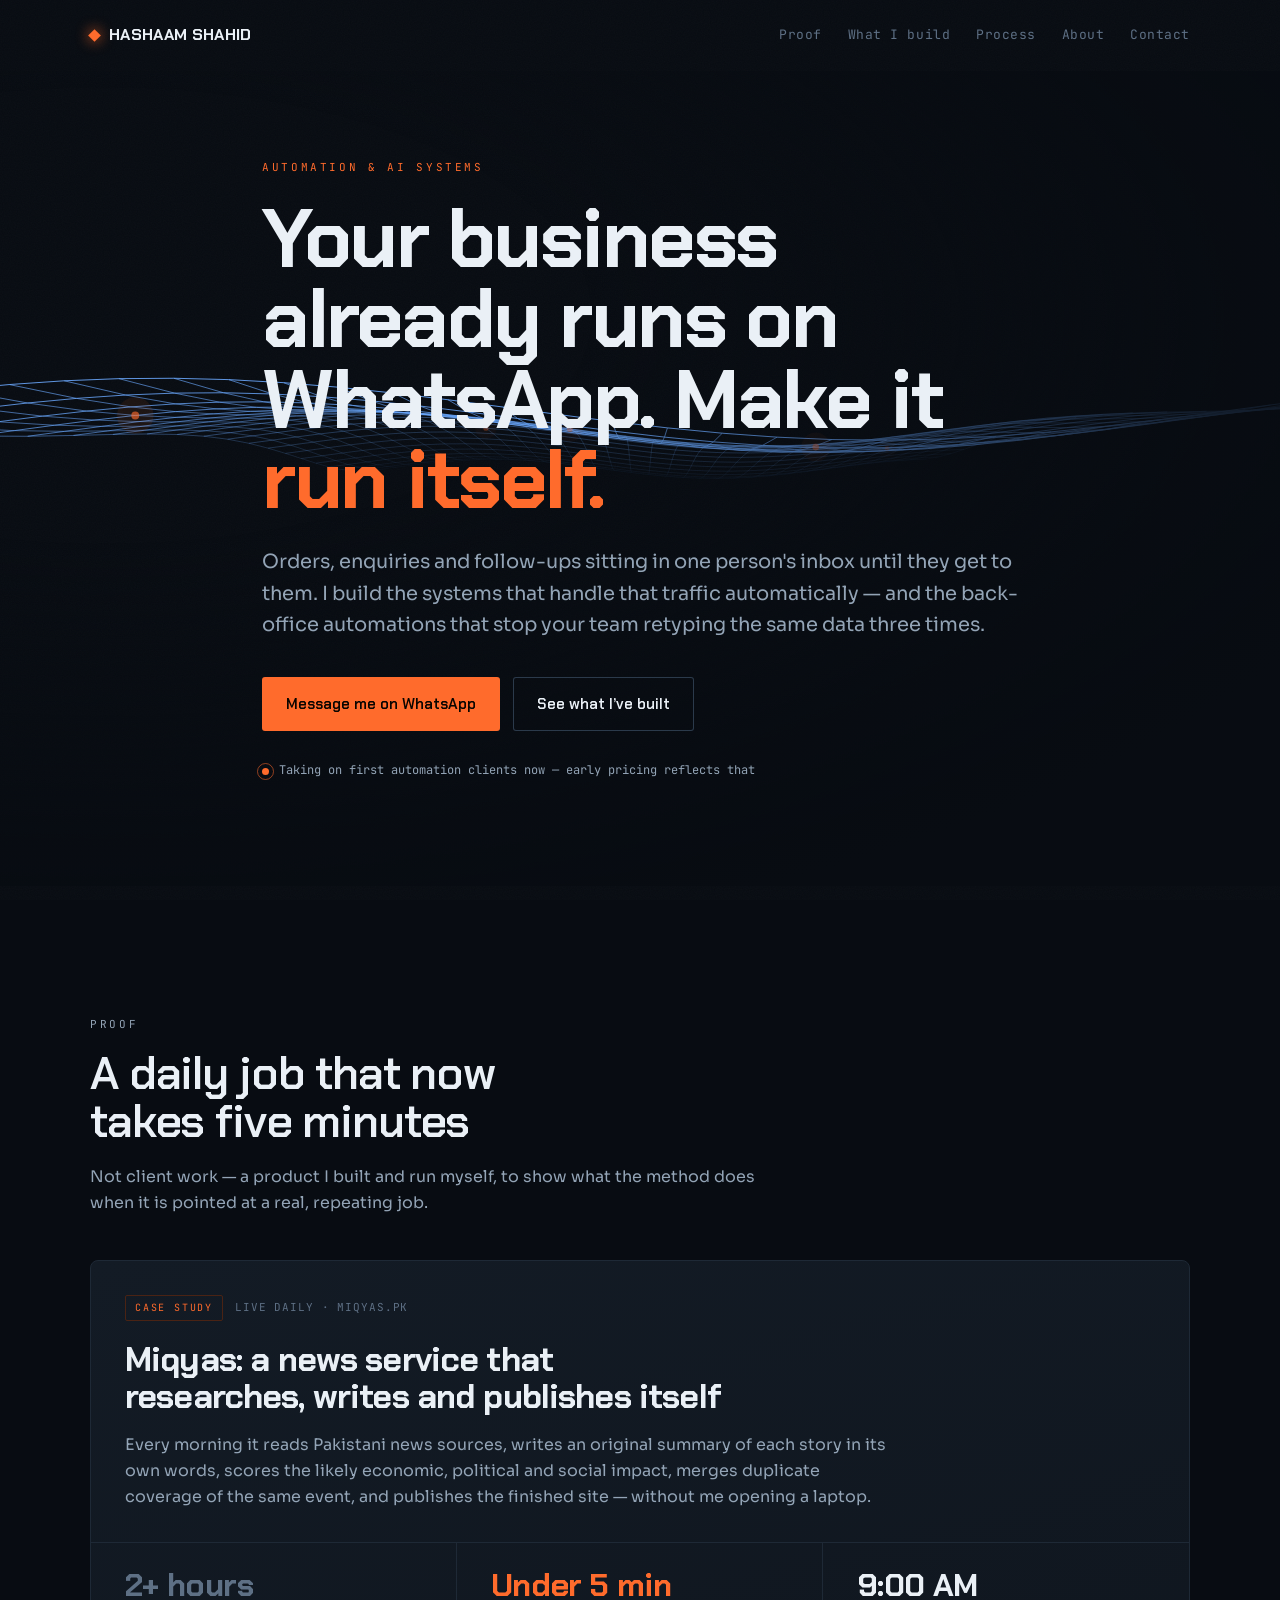
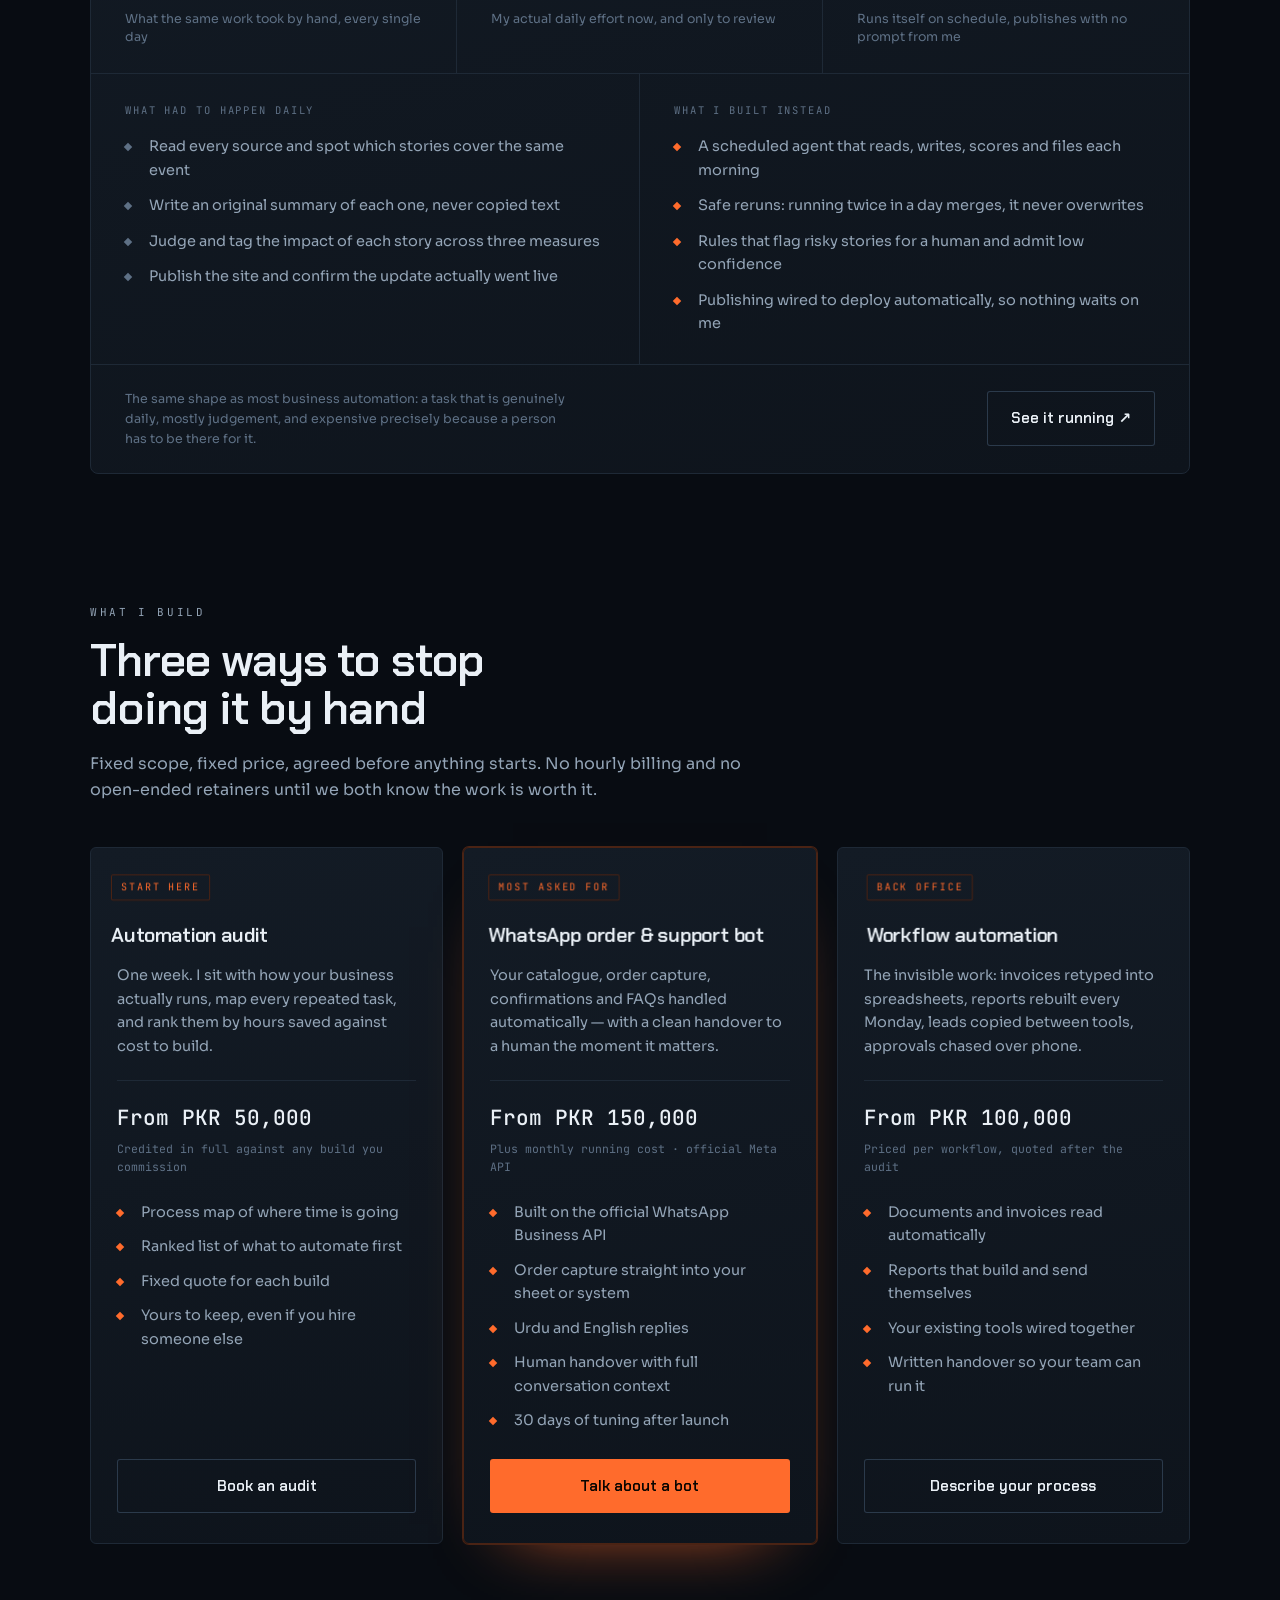
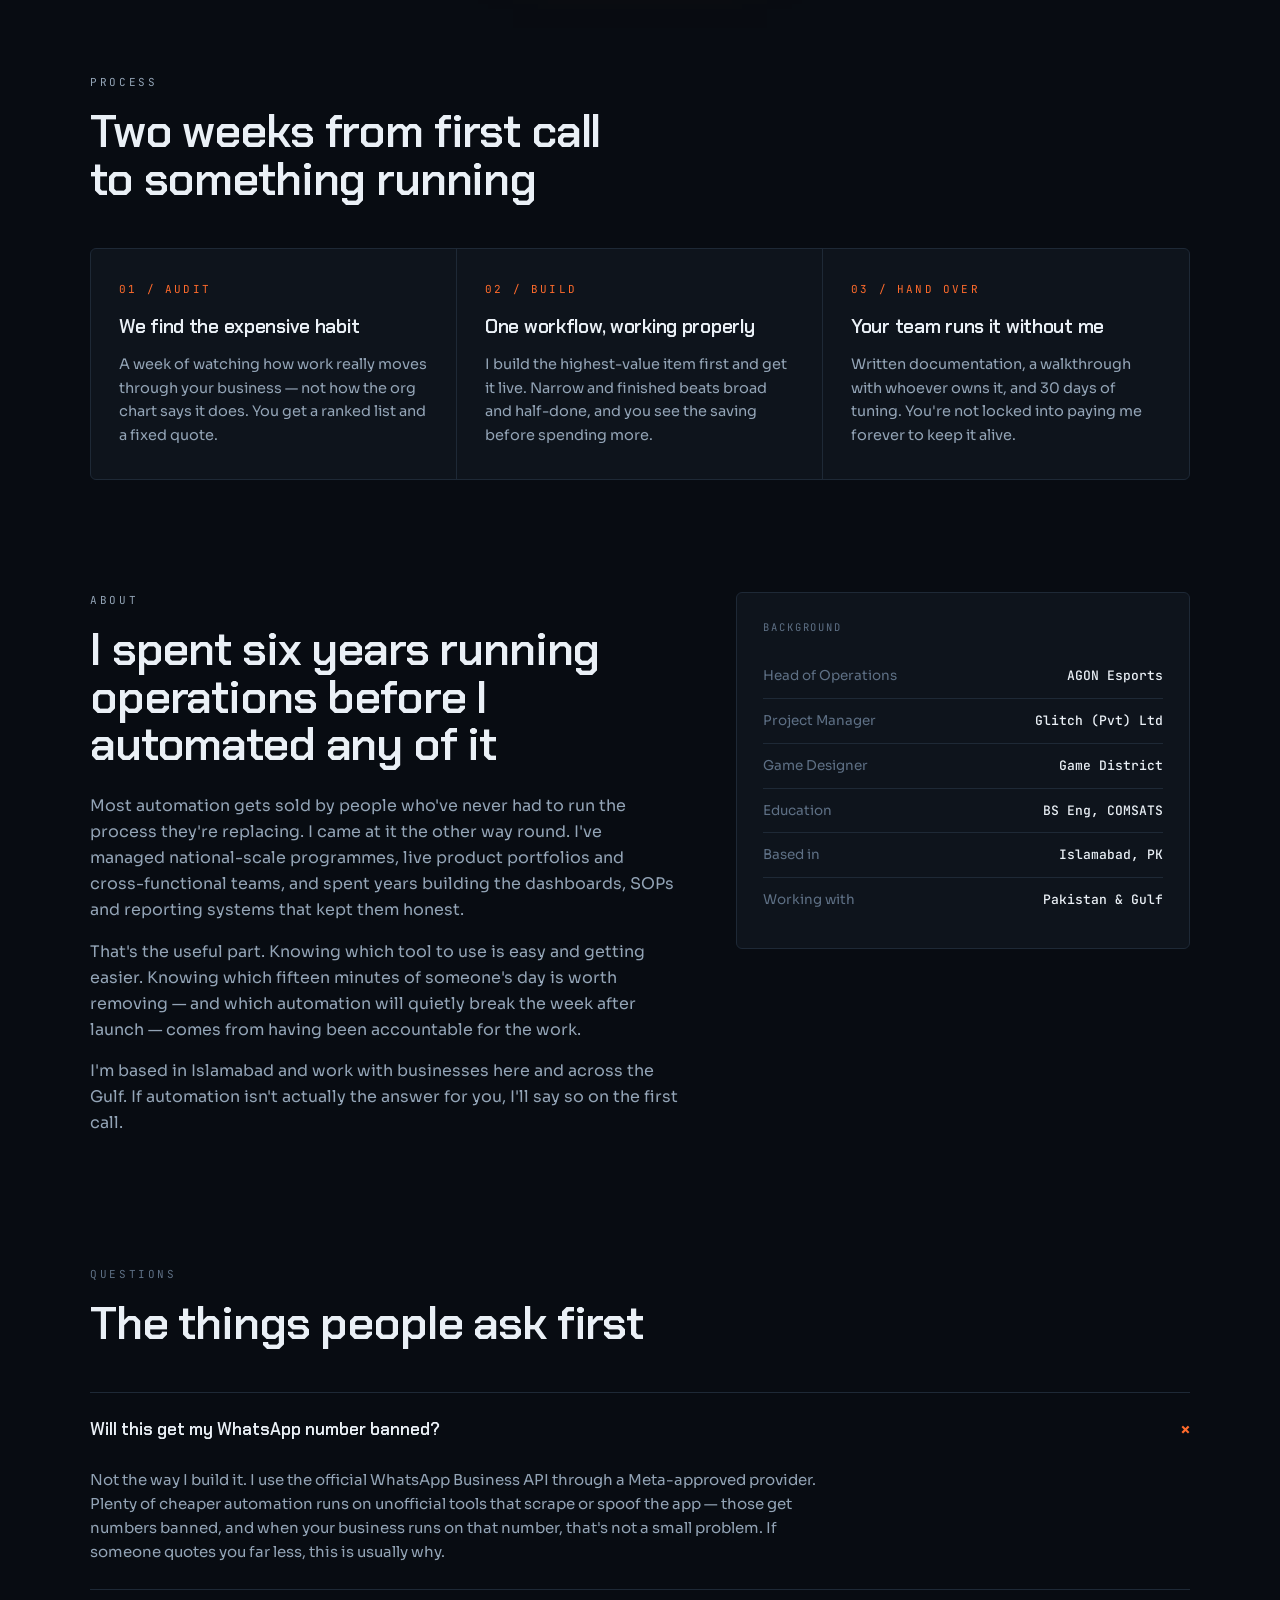
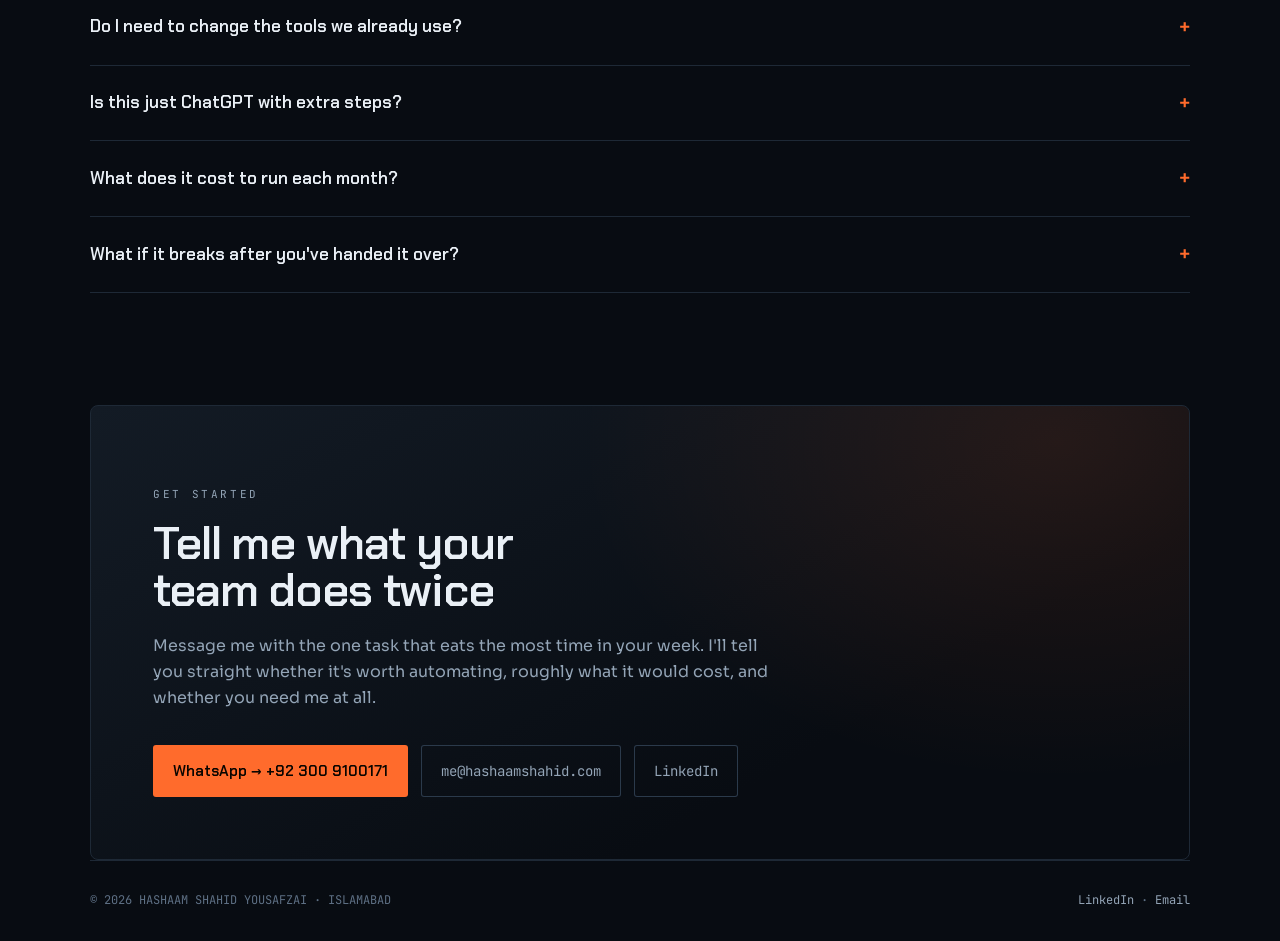
==== index.html @ 45368137 "Drop the location from the hero eyebrow Co-Authored-By: Claude Opus 5 <noreply@anthropic.com>" ====
<!doctype html>
<html lang="en">
<head>
<meta charset="utf-8">
<meta name="viewport" content="width=device-width, initial-scale=1, viewport-fit=cover">
<title>Hashaam Shahid — WhatsApp &amp; back-office automation</title>
<meta name="description" content="I automate Pakistani businesses on WhatsApp and in the back office — order bots, reporting, and the manual work that eats your team's day.">
<meta property="og:title" content="Hashaam Shahid — WhatsApp &amp; back-office automation">
<meta property="og:description" content="Order bots, automated reporting, and the manual work that eats your team's day. Fixed scope, fixed price.">
<meta property="og:type" content="website">
<meta name="theme-color" content="#080C12">
<link rel="icon" href="data:image/svg+xml,%3Csvg xmlns=%27http://www.w3.org/2000/svg%27 viewBox=%270 0 100 100%27%3E%3Ctext y=%27.9em%27 font-size=%2790%27%3E%E2%9A%A1%3C/text%3E%3C/svg%3E">
<link rel="preconnect" href="https://fonts.googleapis.com">
<link rel="preconnect" href="https://fonts.gstatic.com" crossorigin>
<link rel="stylesheet" href="https://fonts.googleapis.com/css2?family=Chakra+Petch:wght@500;600;700&family=JetBrains+Mono:wght@400;500&family=Sora:wght@400;500;600&display=swap">
<style>
:root{
  --bg:#080C12;
  --surface:#0E141C;
  --surface-2:#131B25;
  --line:#1E2936;
  --line-2:#2B3A4B;
  --ink:#EAF0F6;
  --ink-2:#93A4B6;
  --ink-3:#5E7085;
  --flame:#FF6B2C;
  --flame-2:#FF8A52;
  --flame-dim:#4A2314;
  --on-flame:#0A0500;
  --display:"Chakra Petch",system-ui,sans-serif;
  --sans:"Sora",system-ui,-apple-system,"Segoe UI",sans-serif;
  --mono:"JetBrains Mono",ui-monospace,SFMono-Regular,Menlo,monospace;
  color-scheme:dark;
}
*{box-sizing:border-box}
html{scroll-behavior:smooth}
body{margin:0;background:var(--bg);color:var(--ink);font-family:var(--sans);font-size:16px;line-height:1.62;
  -webkit-font-smoothing:antialiased;overflow-x:hidden}
body::before{content:"";position:fixed;inset:0;z-index:1;pointer-events:none;opacity:.03;
  background-image:url("data:image/svg+xml,%3Csvg xmlns='http://www.w3.org/2000/svg' width='120' height='120'%3E%3Cfilter id='n'%3E%3CfeTurbulence type='fractalNoise' baseFrequency='.85' numOctaves='3'/%3E%3C/filter%3E%3Crect width='120' height='120' filter='url(%23n)'/%3E%3C/svg%3E")}
h1,h2,h3,h4{margin:0;font-family:var(--display);font-weight:600;text-wrap:balance;letter-spacing:-.015em}
h1{font-size:clamp(40px,7.2vw,82px);line-height:.98;font-weight:700;letter-spacing:-.03em}
h2{font-size:clamp(28px,4.4vw,46px);line-height:1.04;letter-spacing:-.025em}
h3{font-size:20px}
p{margin:0}
a{color:inherit}
.wrap{max-width:1140px;margin:0 auto;padding-inline:20px;position:relative;z-index:2}
.eyebrow{font-family:var(--mono);font-size:11px;letter-spacing:.24em;text-transform:uppercase;color:var(--flame)}
.eyebrow.q{color:var(--ink-3)}
.ln{display:block}
.flame{color:var(--flame)}

.btn{position:relative;display:inline-flex;align-items:center;gap:9px;text-decoration:none;border:0;cursor:pointer;
  border-radius:3px;padding:15px 24px;font-family:var(--display);font-weight:600;font-size:15px;
  background:var(--flame);color:var(--on-flame);overflow:hidden;isolation:isolate;
  transition:transform .18s cubic-bezier(.2,.7,.3,1),box-shadow .18s}
.btn::after{content:"";position:absolute;inset:0;z-index:-1;
  background:linear-gradient(100deg,transparent 20%,rgba(255,255,255,.5) 50%,transparent 80%);
  transform:translateX(-120%);transition:transform .6s cubic-bezier(.3,.8,.3,1)}
.btn:hover{transform:translateY(-2px);box-shadow:0 10px 30px -12px var(--flame)}
.btn:hover::after{transform:translateX(120%)}
.btn.ghost{background:transparent;color:var(--ink);box-shadow:inset 0 0 0 1px var(--line-2)}
.btn.ghost:hover{box-shadow:inset 0 0 0 1px var(--flame);color:var(--flame)}
.btn.ghost::after{display:none}
:focus-visible{outline:2px solid var(--flame);outline-offset:3px}

nav{position:sticky;top:0;z-index:40;border-bottom:1px solid transparent;transition:background .3s,border-color .3s}
nav.stuck{background:rgba(8,12,18,.8);backdrop-filter:blur(14px) saturate(140%);border-bottom-color:var(--line)}
.navin{display:flex;align-items:center;gap:22px;height:70px;padding-top:env(safe-area-inset-top,0px)}
.logo{font-family:var(--display);font-weight:700;font-size:16px;letter-spacing:.02em;text-decoration:none;
  display:flex;align-items:center;gap:10px;white-space:nowrap}
.logo i{width:9px;height:9px;background:var(--flame);display:block;transform:rotate(45deg);flex:none;
  box-shadow:0 0 14px var(--flame)}
.navlinks{display:flex;gap:26px;margin-left:auto;font-size:13px;font-family:var(--mono);letter-spacing:.04em}
.navlinks a{color:var(--ink-3);text-decoration:none;position:relative;padding-block:4px;transition:color .2s}
.navlinks a::after{content:"";position:absolute;left:0;bottom:0;width:100%;height:1px;background:var(--flame);
  transform:scaleX(0);transform-origin:left;transition:transform .25s cubic-bezier(.2,.7,.3,1)}
.navlinks a:hover{color:var(--ink)}
.navlinks a:hover::after{transform:scaleX(1)}
@media (max-width:820px){.navlinks{display:none}}
.progress{position:fixed;top:0;left:0;height:2px;width:100%;transform:scaleX(0);transform-origin:left;
  background:linear-gradient(90deg,var(--flame),var(--flame-2));z-index:50}

.hero{position:relative;min-height:clamp(560px,86vh,860px);display:flex;align-items:center;
  padding-block:clamp(48px,8vw,88px) clamp(56px,9vw,104px);overflow:hidden}
#grid3d{position:absolute;inset:0;width:100%;height:100%;z-index:0;display:block}
.hero::after{content:"";position:absolute;inset:0;z-index:1;pointer-events:none;
  background:radial-gradient(112% 82% at 8% 30%,transparent 34%,rgba(8,12,18,.86) 78%,var(--bg) 97%)}
.hero .wrap{z-index:2}
.hero h1{margin-top:22px;max-width:16ch}
.hero .lead{font-size:clamp(16.5px,1.9vw,19.5px);color:var(--ink-2);max-width:54ch;margin-top:26px}
.hero .cta{display:flex;flex-wrap:wrap;gap:13px;margin-top:36px}
.avail{display:inline-flex;align-items:center;gap:10px;font-family:var(--mono);font-size:12px;color:var(--ink-2);margin-top:30px}
.avail i{width:7px;height:7px;border-radius:50%;background:var(--flame);flex:none;position:relative}
.avail i::after{content:"";position:absolute;inset:-5px;border-radius:50%;border:1px solid var(--flame);opacity:.55;
  animation:pulse 2.6s ease-out infinite}
@keyframes pulse{0%{transform:scale(.55);opacity:.8}100%{transform:scale(1.5);opacity:0}}

section{padding-block:clamp(64px,9vw,112px);position:relative;z-index:2}
.sechead{max-width:58ch;margin-bottom:44px}
.sechead h2{margin-top:16px}
.sechead p{color:var(--ink-2);margin-top:18px}

.tilt{transform-style:preserve-3d;transition:transform .5s cubic-bezier(.2,.7,.3,1)}
.tilt .lift-sm{transform:translateZ(16px)}
.sheen{position:absolute;inset:0;pointer-events:none;opacity:0;transition:opacity .35s;z-index:1;
  background:radial-gradient(420px circle at var(--mx,50%) var(--my,50%),rgba(255,107,44,.13),transparent 62%)}
.tilt:hover .sheen{opacity:1}

.offers{display:grid;grid-template-columns:repeat(3,1fr);gap:20px;perspective:1400px}
@media (max-width:980px){.offers{grid-template-columns:1fr;perspective:none}}
.offer{position:relative;background:linear-gradient(170deg,var(--surface-2),var(--surface));
  border:1px solid var(--line);border-radius:6px;padding:30px 26px;display:flex;flex-direction:column}
.offer.feat{border-color:var(--flame-dim);box-shadow:0 0 0 1px var(--flame-dim),0 30px 70px -50px var(--flame)}
.offer>*{position:relative;z-index:2}
.tag{font-family:var(--mono);font-size:10px;letter-spacing:.18em;text-transform:uppercase;color:var(--flame);
  border:1px solid var(--flame-dim);border-radius:2px;padding:4px 9px;align-self:flex-start;margin-bottom:18px}
.offer h3{margin-bottom:10px}
.offer .what{color:var(--ink-2);font-size:14.5px}
.price{font-family:var(--mono);margin:22px 0 6px;padding-top:20px;border-top:1px solid var(--line)}
.price b{font-size:21px;font-weight:500;color:var(--ink)}
.price em{font-style:normal;color:var(--ink-3);font-size:11.5px;display:block;margin-top:5px;line-height:1.5}
.offer ul{list-style:none;padding:0;margin:20px 0 26px;display:grid;gap:11px;font-size:14.5px;color:var(--ink-2)}
.offer li{display:grid;grid-template-columns:14px 1fr;gap:10px}
.offer li::before{content:"";width:6px;height:6px;background:var(--flame);margin-top:9px;transform:rotate(45deg)}
.offer .btn{margin-top:auto;justify-content:center}

.cs{position:relative;background:linear-gradient(165deg,var(--surface-2),var(--surface));border:1px solid var(--line);
  border-radius:8px;overflow:hidden}
.cs>*{position:relative;z-index:2}
.cshead{padding:34px 34px 0}
@media (max-width:640px){.cshead{padding:24px 20px 0}}
.csmeta{display:flex;flex-wrap:wrap;align-items:center;gap:12px;margin-bottom:20px}
.csmeta .tag{margin:0}
.csmeta .live{font-family:var(--mono);font-size:11px;color:var(--ink-3);letter-spacing:.08em}
.cs h3{font-size:clamp(23px,3.2vw,34px);line-height:1.08;font-weight:700;letter-spacing:-.025em}
.cs .sum{color:var(--ink-2);margin-top:18px;max-width:64ch}
.csnums{display:grid;grid-template-columns:repeat(3,1fr);border-top:1px solid var(--line);margin-top:32px}
@media (max-width:700px){.csnums{grid-template-columns:1fr}}
.csnum{padding:26px 34px;border-right:1px solid var(--line)}
.csnum:last-child{border-right:0}
@media (max-width:700px){.csnum{padding:20px;border-right:0;border-bottom:1px solid var(--line)}.csnum:last-child{border-bottom:0}}
.csnum b{display:block;font-family:var(--display);font-size:clamp(23px,3.1vw,32px);line-height:1.02;font-weight:700;
  letter-spacing:-.02em}
.csnum.was b{color:var(--ink-3)}
.csnum.now b{color:var(--flame)}
.csnum span{display:block;font-size:12.5px;color:var(--ink-3);margin-top:8px;line-height:1.5}
.csbody{display:grid;grid-template-columns:1fr 1fr;border-top:1px solid var(--line)}
@media (max-width:820px){.csbody{grid-template-columns:1fr}}
.csbody>div{padding:28px 34px;border-right:1px solid var(--line)}
.csbody>div:last-child{border-right:0}
@media (max-width:820px){.csbody>div{border-right:0;border-bottom:1px solid var(--line);padding:22px 20px}
  .csbody>div:last-child{border-bottom:0}}
.csbody h4{font-family:var(--mono);font-size:10.5px;font-weight:400;letter-spacing:.18em;text-transform:uppercase;
  color:var(--ink-3);margin:0 0 16px}
.csbody ul{list-style:none;padding:0;margin:0;display:grid;gap:12px;font-size:14.5px;color:var(--ink-2)}
.csbody li{display:grid;grid-template-columns:14px 1fr;gap:10px}
.csbody li::before{content:"";width:6px;height:6px;margin-top:9px;transform:rotate(45deg)}
.csbody .old li::before{background:var(--ink-3)}
.csbody .new li::before{background:var(--flame)}
.csfoot{padding:24px 34px;border-top:1px solid var(--line);display:flex;flex-wrap:wrap;gap:18px;align-items:center;
  justify-content:space-between}
@media (max-width:640px){.csfoot{padding:20px}}
.csfoot .note{font-size:12.5px;color:var(--ink-3);max-width:50ch;line-height:1.6}

.steps{display:grid;grid-template-columns:repeat(3,1fr);border:1px solid var(--line);border-radius:6px;overflow:hidden;
  background:var(--surface)}
@media (max-width:880px){.steps{grid-template-columns:1fr}}
.stp{padding:32px 28px;border-right:1px solid var(--line);transition:background .3s}
.stp:last-child{border-right:0}
.stp:hover{background:var(--surface-2)}
@media (max-width:880px){.stp{border-right:0;border-bottom:1px solid var(--line)}.stp:last-child{border-bottom:0}}
.stp .n{font-family:var(--mono);font-size:11px;color:var(--flame);letter-spacing:.2em}
.stp h3{margin:14px 0 10px;font-size:19px}
.stp p{font-size:14.5px;color:var(--ink-2)}

.about{display:grid;grid-template-columns:1.3fr 1fr;gap:56px;align-items:start}
@media (max-width:900px){.about{grid-template-columns:1fr;gap:34px}}
.about p{color:var(--ink-2)}
.about p+p{margin-top:16px}
.cvcard{position:relative;background:var(--surface);border:1px solid var(--line);border-radius:6px;padding:26px;overflow:hidden}
.cvcard>*{position:relative;z-index:2}
.cvcard h4{font-size:10.5px;font-family:var(--mono);font-weight:400;letter-spacing:.18em;text-transform:uppercase;
  color:var(--ink-3);margin-bottom:18px}
.cvrow{display:flex;justify-content:space-between;gap:16px;padding:11px 0;border-bottom:1px solid var(--line);font-size:13.5px}
.cvrow:last-child{border-bottom:0}
.cvrow span{color:var(--ink-3)}
.cvrow b{font-weight:500;text-align:right;font-family:var(--mono);font-size:13px}

.faq{border-top:1px solid var(--line)}
details{border-bottom:1px solid var(--line)}
summary{cursor:pointer;padding:22px 0;font-family:var(--display);font-weight:600;font-size:17px;list-style:none;
  display:flex;justify-content:space-between;gap:18px;align-items:center;transition:color .2s}
summary:hover{color:var(--flame)}
summary::-webkit-details-marker{display:none}
summary .ico{font-family:var(--mono);color:var(--flame);font-size:19px;flex:none;transition:transform .3s}
details[open] summary .ico{transform:rotate(45deg)}
details p{padding-bottom:24px;color:var(--ink-2);max-width:68ch;font-size:15px}

.contact{position:relative;border:1px solid var(--line);border-radius:8px;padding:clamp(32px,5.5vw,62px);overflow:hidden;
  background:linear-gradient(150deg,var(--surface-2),var(--bg) 70%)}
.contact::before{content:"";position:absolute;inset:0;pointer-events:none;
  background:radial-gradient(70% 120% at 88% 8%,rgba(255,107,44,.11),transparent 62%)}
.contact>*{position:relative;z-index:2}
.contact h2{margin-top:16px;max-width:18ch}
.contact>p{color:var(--ink-2);margin-top:18px;max-width:52ch}
.clist{display:flex;flex-wrap:wrap;gap:13px;margin-top:34px}
.clist a{display:inline-flex;align-items:center;gap:10px;text-decoration:none;border-radius:3px;padding:14px 20px;
  font-size:14px;font-family:var(--mono);color:var(--ink-2);box-shadow:inset 0 0 0 1px var(--line-2);transition:all .2s}
.clist a:hover{color:var(--ink);box-shadow:inset 0 0 0 1px var(--ink-3)}
.clist a.wa{background:var(--flame);color:var(--on-flame);box-shadow:none;font-family:var(--display);font-weight:600;font-size:15px}
.clist a.wa:hover{transform:translateY(-2px);box-shadow:0 12px 34px -14px var(--flame);color:var(--on-flame)}
footer{border-top:1px solid var(--line);padding-block:30px;display:flex;flex-wrap:wrap;gap:14px;
  justify-content:space-between;font-size:12px;color:var(--ink-3);font-family:var(--mono)}
footer a{color:var(--ink-2);text-decoration:none}
footer a:hover{color:var(--flame)}

[data-anim]{opacity:1}
.js [data-anim]{opacity:0;transform:translateY(26px);
  transition:opacity .7s cubic-bezier(.2,.7,.3,1),transform .7s cubic-bezier(.2,.7,.3,1)}
.js [data-anim].in{opacity:1;transform:none}
@media (prefers-reduced-motion:reduce){
  html{scroll-behavior:auto}
  *{transition:none!important;animation:none!important}
  .js [data-anim]{opacity:1!important;transform:none!important}
}
</style>
</head>
<body>

<div class="progress" id="progress"></div>

<nav id="nav">
  <div class="wrap navin">
    <a class="logo" href="/"><i></i>HASHAAM SHAHID</a>
    <div class="navlinks">
      <a href="#work">Proof</a>
      <a href="#offers">What I build</a>
      <a href="#how">Process</a>
      <a href="#about">About</a>
      <a href="#contact">Contact</a>
    </div>
  </div>
</nav>

<header class="hero">
  <canvas id="grid3d" aria-hidden="true"></canvas>
  <div class="wrap">
    <p class="eyebrow">Automation &amp; AI systems</p>
    <h1><span class="ln">Your business</span><span class="ln">already runs on</span><span class="ln">WhatsApp. Make it</span><span class="ln flame">run itself.</span></h1>
    <p class="lead">Orders, enquiries and follow-ups sitting in one person's inbox until they get to them. I build the systems that handle that traffic automatically &mdash; and the back-office automations that stop your team retyping the same data three times.</p>
    <div class="cta">
      <a class="btn" href="https://wa.me/923009100171?text=Hi%20Hashaam%20%E2%80%94%20I%27d%20like%20to%20talk%20about%20automating%20something%20in%20my%20business." target="_blank" rel="noopener">Message me on WhatsApp</a>
      <a class="btn ghost" href="#work">See what I&rsquo;ve built</a>
    </div>
    <p class="avail"><i></i> Taking on first automation clients now &mdash; early pricing reflects that</p>
  </div>
</header>

<section id="work" class="wrap">
  <div class="sechead" data-anim>
    <p class="eyebrow">Proof</p>
    <h2>A daily job that now takes five minutes</h2>
    <p>Not client work &mdash; a product I built and run myself, to show what the method does when it is pointed at a real, repeating job.</p>
  </div>

  <article class="cs tilt" data-tilt data-anim>
    <div class="sheen"></div>
    <div class="cshead">
      <div class="csmeta">
        <span class="tag">Case study</span>
        <span class="live">LIVE DAILY &middot; MIQYAS.PK</span>
      </div>
      <h3 class="lift-sm">Miqyas: a news service that researches, writes and publishes itself</h3>
      <p class="sum">Every morning it reads Pakistani news sources, writes an original summary of each story in its own words, scores the likely economic, political and social impact, merges duplicate coverage of the same event, and publishes the finished site &mdash; without me opening a laptop.</p>
    </div>

    <div class="csnums">
      <div class="csnum was"><b>2+ hours</b><span>What the same work took by hand, every single day</span></div>
      <div class="csnum now"><b>Under 5 min</b><span>My actual daily effort now, and only to review</span></div>
      <div class="csnum"><b>9:00 AM</b><span>Runs itself on schedule, publishes with no prompt from me</span></div>
    </div>

    <div class="csbody">
      <div>
        <h4>What had to happen daily</h4>
        <ul class="old">
          <li>Read every source and spot which stories cover the same event</li>
          <li>Write an original summary of each one, never copied text</li>
          <li>Judge and tag the impact of each story across three measures</li>
          <li>Publish the site and confirm the update actually went live</li>
        </ul>
      </div>
      <div>
        <h4>What I built instead</h4>
        <ul class="new">
          <li>A scheduled agent that reads, writes, scores and files each morning</li>
          <li>Safe reruns: running twice in a day merges, it never overwrites</li>
          <li>Rules that flag risky stories for a human and admit low confidence</li>
          <li>Publishing wired to deploy automatically, so nothing waits on me</li>
        </ul>
      </div>
    </div>

    <div class="csfoot">
      <p class="note">The same shape as most business automation: a task that is genuinely daily, mostly judgement, and expensive precisely because a person has to be there for it.</p>
      <a class="btn ghost" href="https://www.miqyas.pk/" target="_blank" rel="noopener">See it running &nearr;</a>
    </div>
  </article>
</section>

<section id="offers" class="wrap" style="padding-top:0">
  <div class="sechead" data-anim>
    <p class="eyebrow">What I build</p>
    <h2>Three ways to stop doing it by hand</h2>
    <p>Fixed scope, fixed price, agreed before anything starts. No hourly billing and no open-ended retainers until we both know the work is worth it.</p>
  </div>

  <div class="offers">
    <div class="offer tilt" data-tilt data-anim>
      <div class="sheen"></div>
      <span class="tag lift-sm">Start here</span>
      <h3 class="lift-sm">Automation audit</h3>
      <p class="what">One week. I sit with how your business actually runs, map every repeated task, and rank them by hours saved against cost to build.</p>
      <p class="price"><b>From PKR 50,000</b><em>Credited in full against any build you commission</em></p>
      <ul>
        <li>Process map of where time is going</li>
        <li>Ranked list of what to automate first</li>
        <li>Fixed quote for each build</li>
        <li>Yours to keep, even if you hire someone else</li>
      </ul>
      <a class="btn ghost" href="https://wa.me/923009100171?text=Hi%20Hashaam%20%E2%80%94%20I%27m%20interested%20in%20an%20automation%20audit." target="_blank" rel="noopener">Book an audit</a>
    </div>

    <div class="offer feat tilt" data-tilt data-anim>
      <div class="sheen"></div>
      <span class="tag lift-sm">Most asked for</span>
      <h3 class="lift-sm">WhatsApp order &amp; support bot</h3>
      <p class="what">Your catalogue, order capture, confirmations and FAQs handled automatically &mdash; with a clean handover to a human the moment it matters.</p>
      <p class="price"><b>From PKR 150,000</b><em>Plus monthly running cost &middot; official Meta API</em></p>
      <ul>
        <li>Built on the official WhatsApp Business API</li>
        <li>Order capture straight into your sheet or system</li>
        <li>Urdu and English replies</li>
        <li>Human handover with full conversation context</li>
        <li>30 days of tuning after launch</li>
      </ul>
      <a class="btn" href="https://wa.me/923009100171?text=Hi%20Hashaam%20%E2%80%94%20I%27d%20like%20a%20WhatsApp%20bot%20for%20my%20business." target="_blank" rel="noopener">Talk about a bot</a>
    </div>

    <div class="offer tilt" data-tilt data-anim>
      <div class="sheen"></div>
      <span class="tag lift-sm">Back office</span>
      <h3 class="lift-sm">Workflow automation</h3>
      <p class="what">The invisible work: invoices retyped into spreadsheets, reports rebuilt every Monday, leads copied between tools, approvals chased over phone.</p>
      <p class="price"><b>From PKR 100,000</b><em>Priced per workflow, quoted after the audit</em></p>
      <ul>
        <li>Documents and invoices read automatically</li>
        <li>Reports that build and send themselves</li>
        <li>Your existing tools wired together</li>
        <li>Written handover so your team can run it</li>
      </ul>
      <a class="btn ghost" href="https://wa.me/923009100171?text=Hi%20Hashaam%20%E2%80%94%20I%27d%20like%20to%20automate%20a%20back-office%20process." target="_blank" rel="noopener">Describe your process</a>
    </div>
  </div>
</section>

<section id="how" class="wrap" style="padding-top:0">
  <div class="sechead" data-anim>
    <p class="eyebrow">Process</p>
    <h2>Two weeks from first call to something running</h2>
  </div>
  <div class="steps" data-anim>
    <div class="stp">
      <p class="n">01 / AUDIT</p>
      <h3>We find the expensive habit</h3>
      <p>A week of watching how work really moves through your business &mdash; not how the org chart says it does. You get a ranked list and a fixed quote.</p>
    </div>
    <div class="stp">
      <p class="n">02 / BUILD</p>
      <h3>One workflow, working properly</h3>
      <p>I build the highest-value item first and get it live. Narrow and finished beats broad and half-done, and you see the saving before spending more.</p>
    </div>
    <div class="stp">
      <p class="n">03 / HAND OVER</p>
      <h3>Your team runs it without me</h3>
      <p>Written documentation, a walkthrough with whoever owns it, and 30 days of tuning. You're not locked into paying me forever to keep it alive.</p>
    </div>
  </div>
</section>

<section id="about" class="wrap" style="padding-top:0">
  <div class="about">
    <div data-anim>
      <p class="eyebrow">About</p>
      <h2 style="margin-top:16px">I spent six years running operations before I automated any of it</h2>
      <p style="margin-top:24px">Most automation gets sold by people who've never had to run the process they're replacing. I came at it the other way round. I've managed national-scale programmes, live product portfolios and cross-functional teams, and spent years building the dashboards, SOPs and reporting systems that kept them honest.</p>
      <p>That's the useful part. Knowing which tool to use is easy and getting easier. Knowing which fifteen minutes of someone's day is worth removing &mdash; and which automation will quietly break the week after launch &mdash; comes from having been accountable for the work.</p>
      <p>I'm based in Islamabad and work with businesses here and across the Gulf. If automation isn't actually the answer for you, I'll say so on the first call.</p>
    </div>
    <div class="cvcard tilt" data-tilt data-anim>
      <div class="sheen"></div>
      <h4>Background</h4>
      <div class="cvrow"><span>Head of Operations</span><b>AGON Esports</b></div>
      <div class="cvrow"><span>Project Manager</span><b>Glitch (Pvt) Ltd</b></div>
      <div class="cvrow"><span>Game Designer</span><b>Game District</b></div>
      <div class="cvrow"><span>Education</span><b>BS Eng, COMSATS</b></div>
      <div class="cvrow"><span>Based in</span><b>Islamabad, PK</b></div>
      <div class="cvrow"><span>Working with</span><b>Pakistan &amp; Gulf</b></div>
    </div>
  </div>
</section>

<section class="wrap" style="padding-top:0">
  <div class="sechead" data-anim>
    <p class="eyebrow q">Questions</p>
    <h2>The things people ask first</h2>
  </div>
  <div class="faq" data-anim>
    <details open>
      <summary>Will this get my WhatsApp number banned?<span class="ico">+</span></summary>
      <p>Not the way I build it. I use the official WhatsApp Business API through a Meta-approved provider. Plenty of cheaper automation runs on unofficial tools that scrape or spoof the app &mdash; those get numbers banned, and when your business runs on that number, that's not a small problem. If someone quotes you far less, this is usually why.</p>
    </details>
    <details>
      <summary>Do I need to change the tools we already use?<span class="ico">+</span></summary>
      <p>Usually not. Most businesses here run on WhatsApp, Excel or Google Sheets, and maybe one accounting package. That's normally enough to automate against. I'd rather wire up what your team already knows than sell you a migration you didn't ask for.</p>
    </details>
    <details>
      <summary>Is this just ChatGPT with extra steps?<span class="ico">+</span></summary>
      <p>Some of it uses language models &mdash; reading a messy invoice, understanding an order written in Roman Urdu, drafting a reply. Plenty of it doesn't need AI at all and shouldn't use it. The audit tells you which is which. Anything that has to be exactly right every time gets built on rules, not a model's best guess.</p>
    </details>
    <details>
      <summary>What does it cost to run each month?<span class="ico">+</span></summary>
      <p>WhatsApp charges per conversation, and the rate depends on whether the customer or your business starts it. For most small businesses this lands in the low thousands of rupees monthly, but it scales with volume. I'll give you a real estimate from your actual message numbers during the audit, before you commit to anything.</p>
    </details>
    <details>
      <summary>What if it breaks after you've handed it over?<span class="ico">+</span></summary>
      <p>Thirty days of fixes are included after launch. After that you can hire me for changes as you need them, or your own team can maintain it &mdash; the documentation and the accounts are yours, in your name, not locked inside my agency account.</p>
    </details>
  </div>
</section>

<div class="wrap">
  <div class="contact" id="contact" data-anim>
    <p class="eyebrow">Get started</p>
    <h2>Tell me what your team does twice</h2>
    <p>Message me with the one task that eats the most time in your week. I'll tell you straight whether it's worth automating, roughly what it would cost, and whether you need me at all.</p>
    <div class="clist">
      <a class="wa" href="https://wa.me/923009100171?text=Hi%20Hashaam%20%E2%80%94%20here%27s%20the%20task%20eating%20our%20time%3A" target="_blank" rel="noopener">WhatsApp &rarr; +92 300 9100171</a>
      <a href="mailto:me@hashaamshahid.com">me@hashaamshahid.com</a>
      <a href="https://www.linkedin.com/in/hsyz/" target="_blank" rel="noopener">LinkedIn</a>
    </div>
  </div>
  <footer>
    <span>&copy; 2026 HASHAAM SHAHID YOUSAFZAI &middot; ISLAMABAD</span>
    <span><a href="https://www.linkedin.com/in/hsyz/" target="_blank" rel="noopener">LinkedIn</a> &middot; <a href="mailto:me@hashaamshahid.com">Email</a></span>
  </footer>
</div>

<script src="site.js"></script>
</body>
</html>
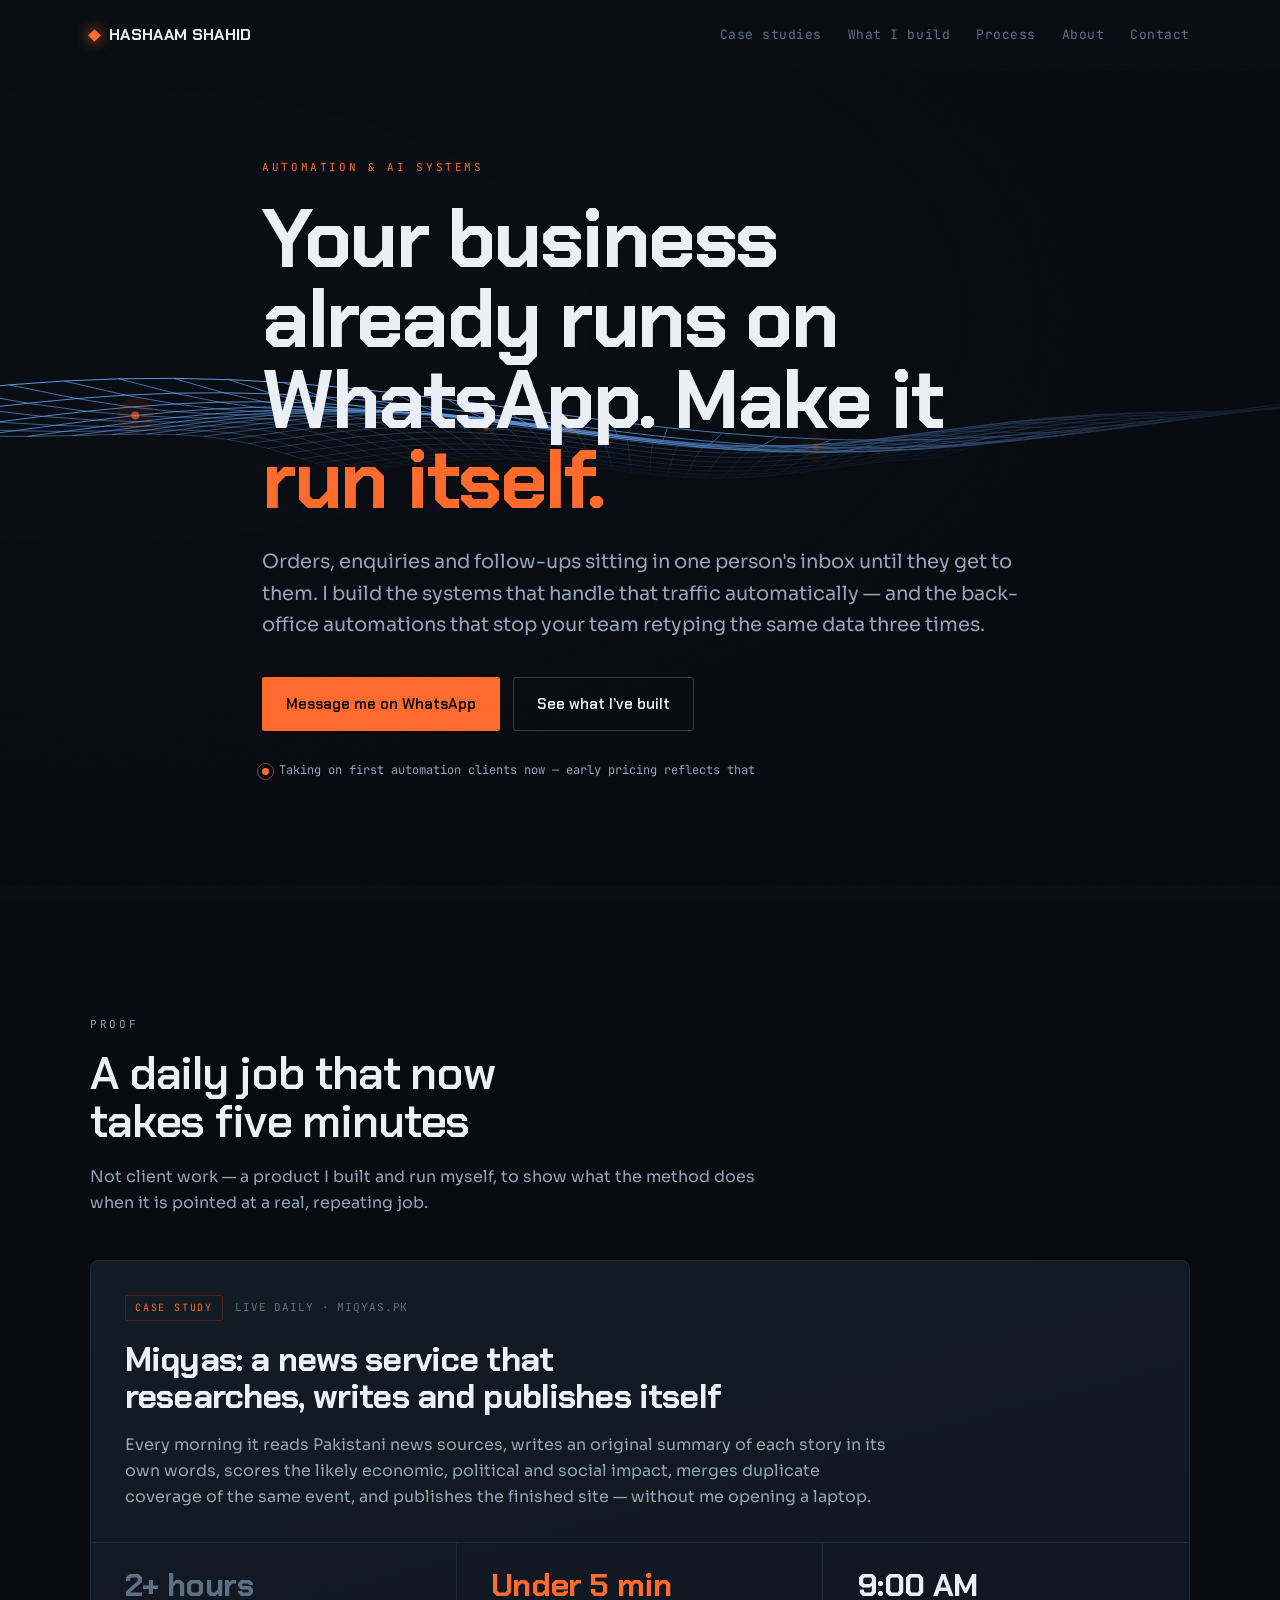
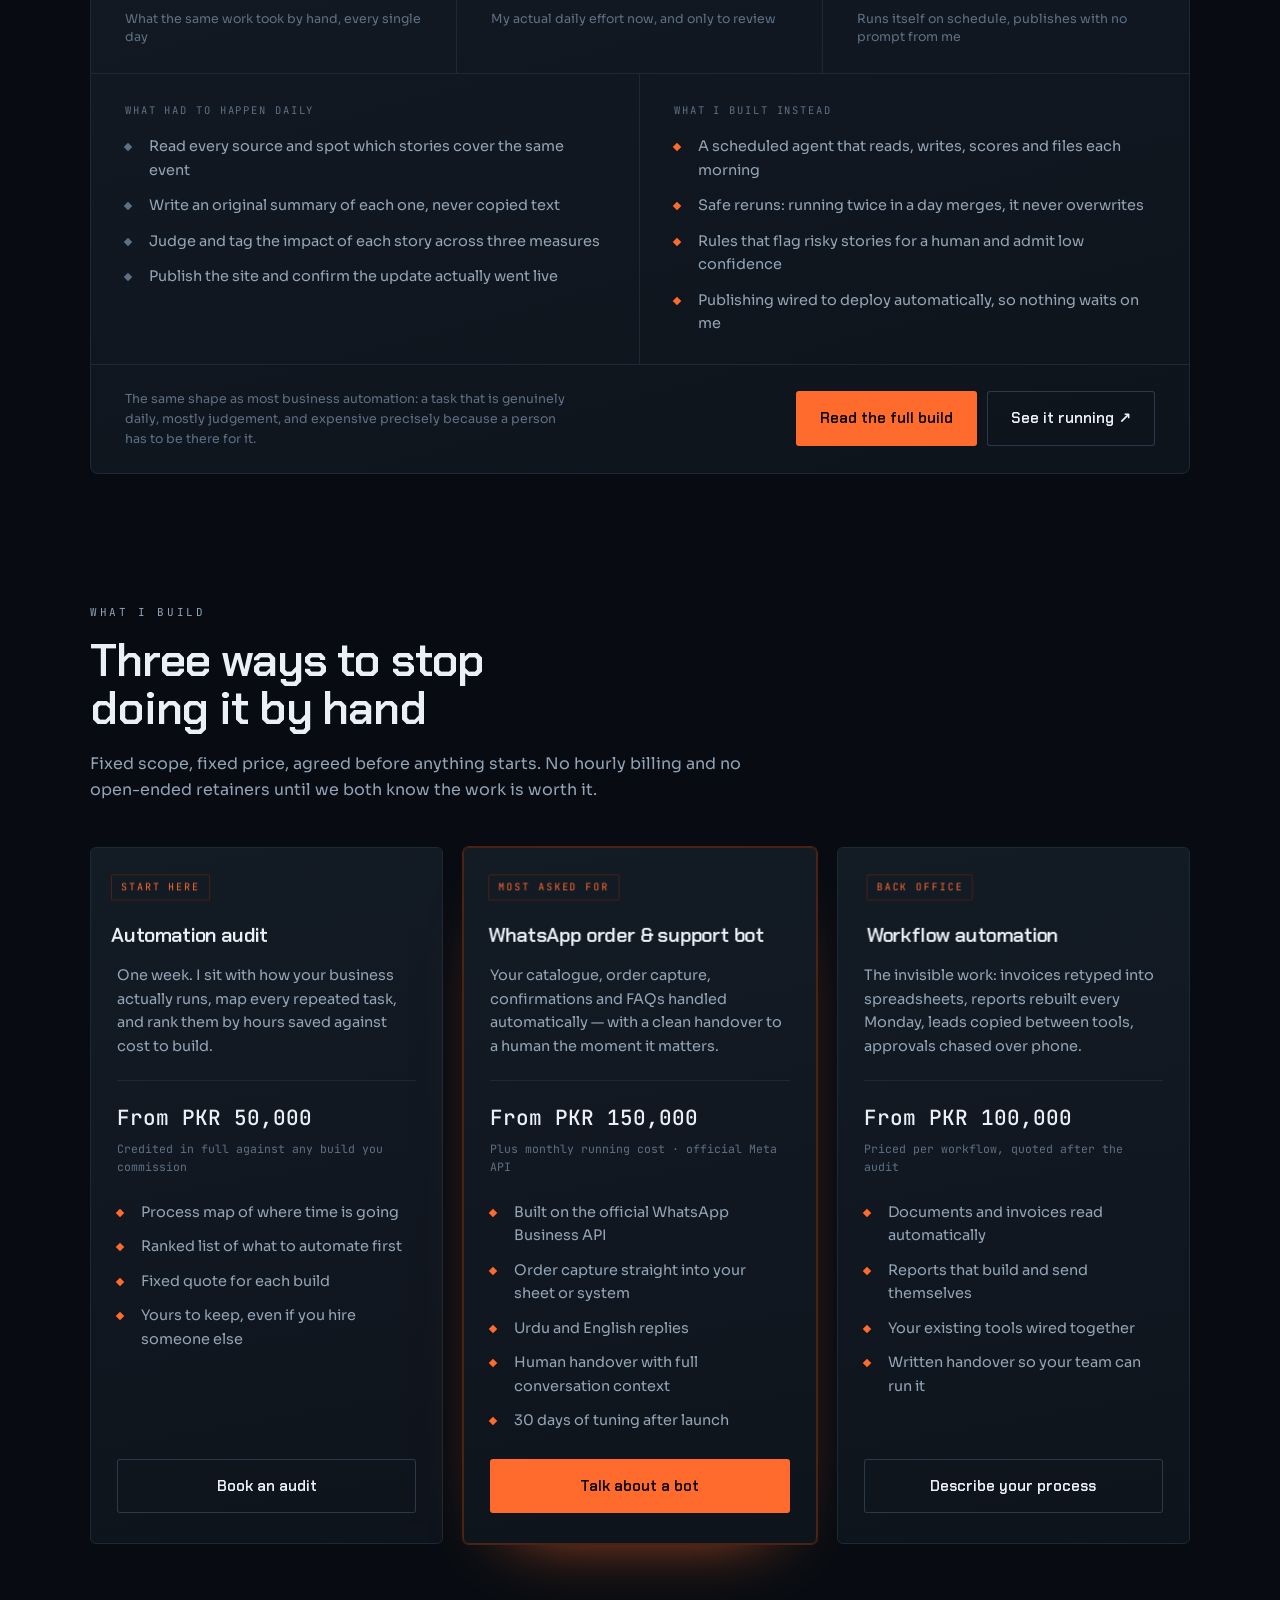
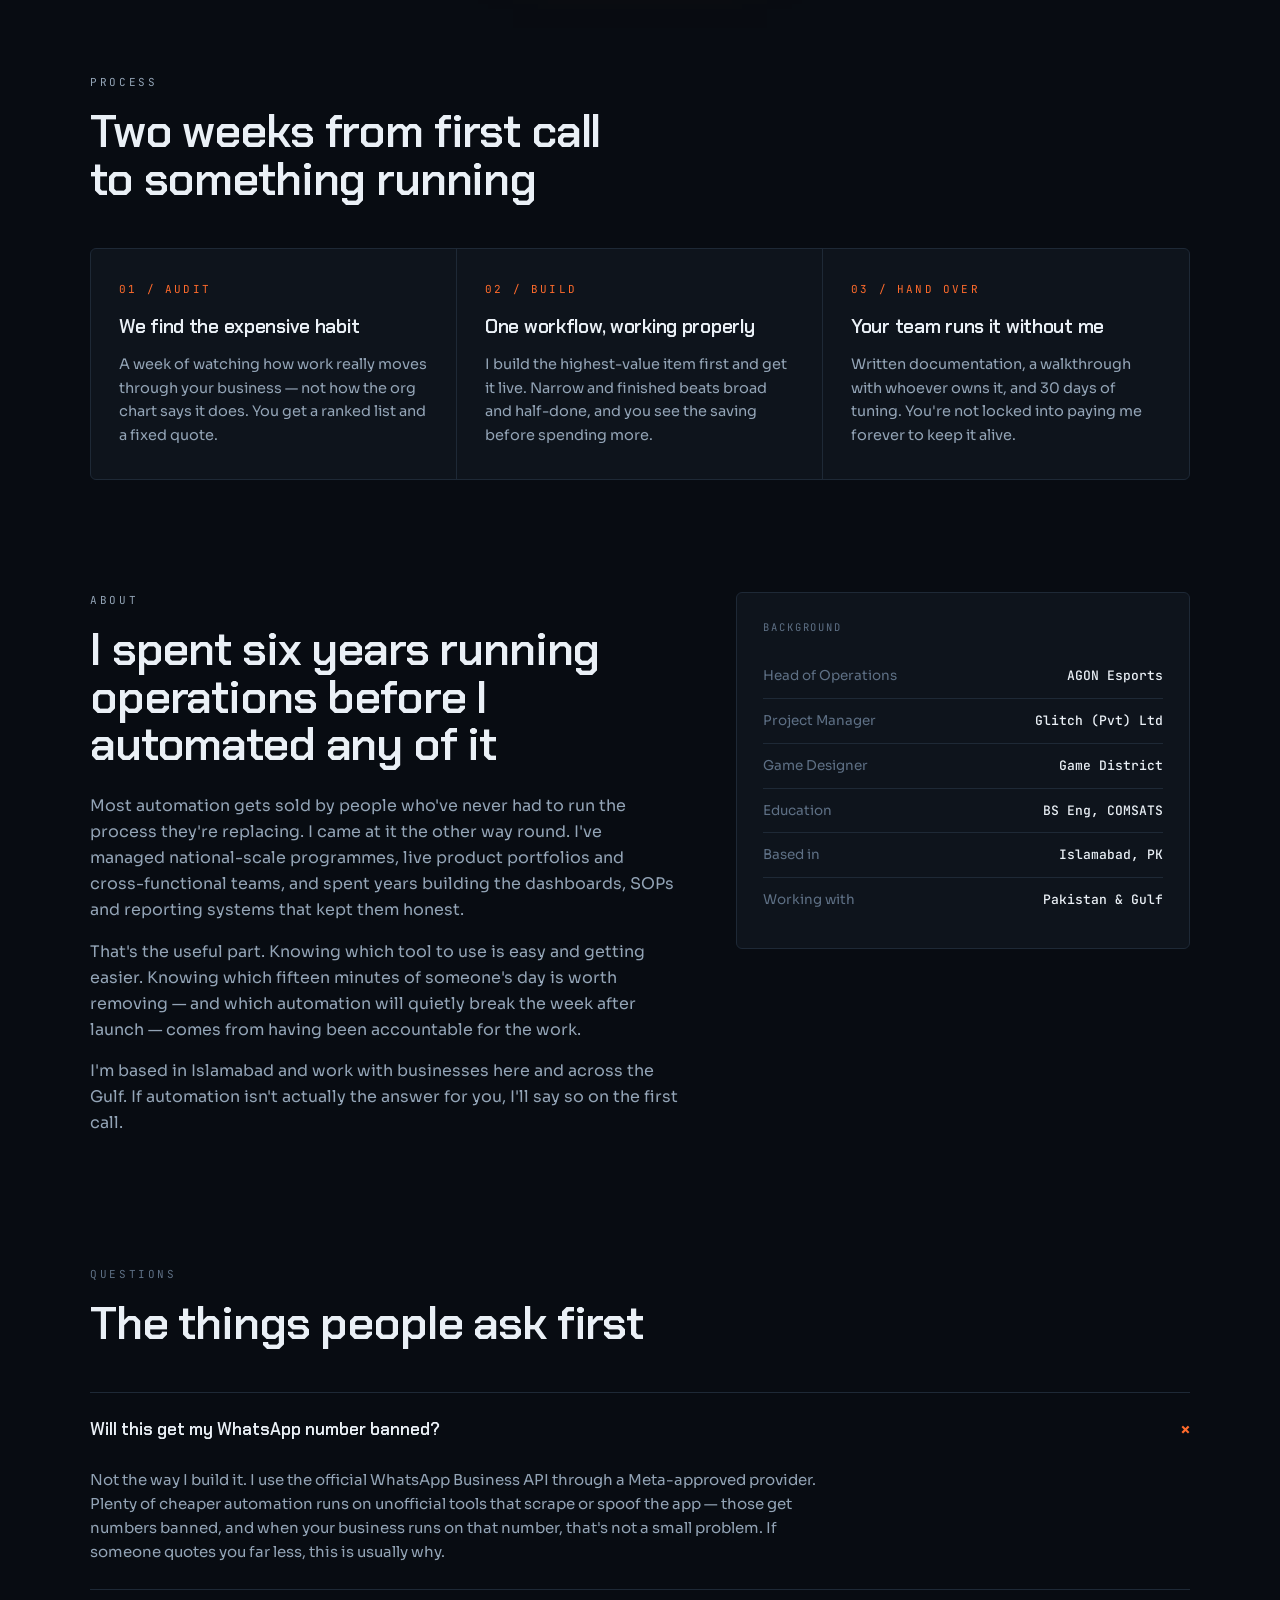
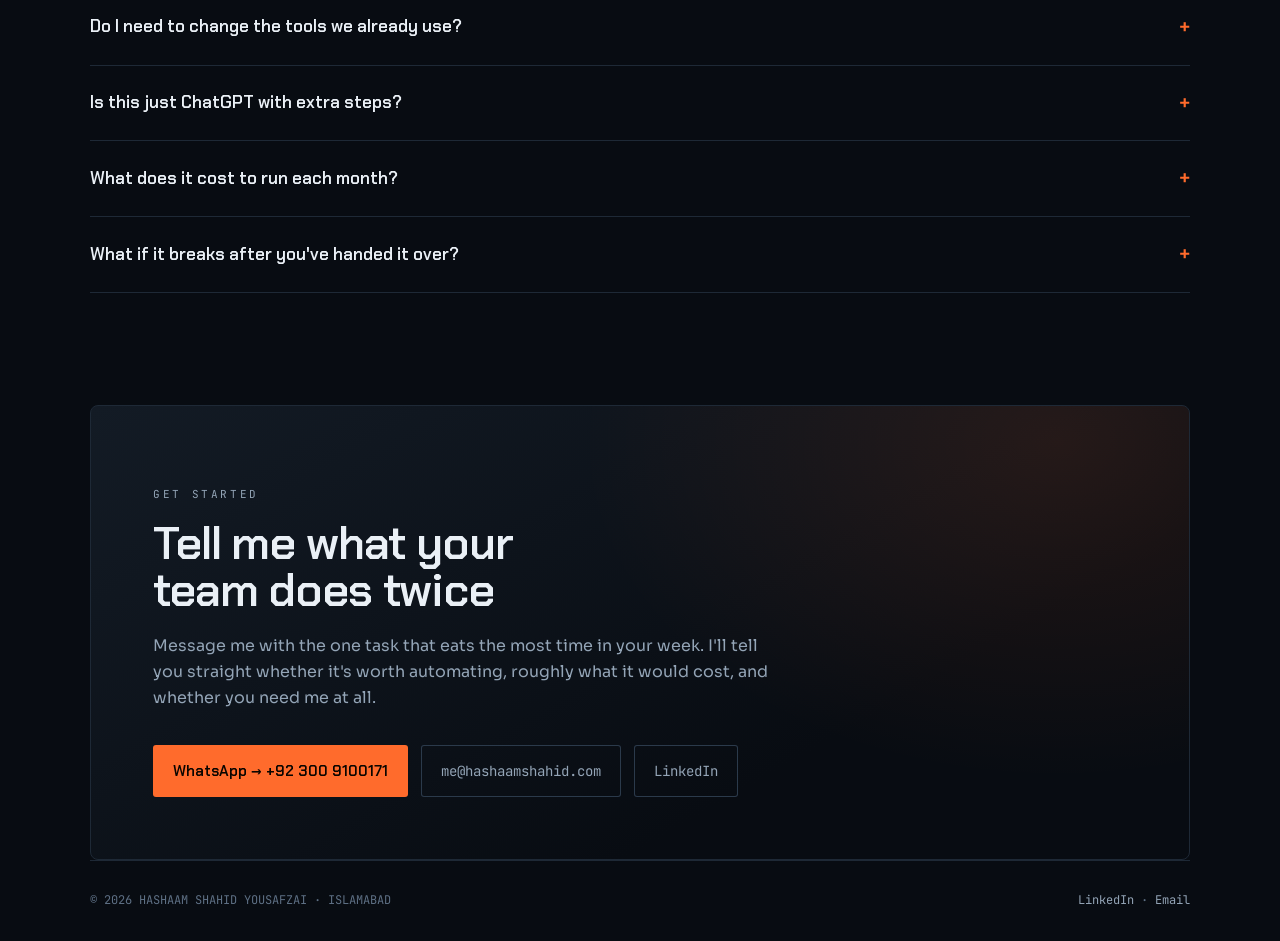
==== commit 08ff86e1: "Add case studies page at /casestudies Long-form Miqyas write-up: the problem, what it does, the buil" ====
--- a/index.html
+++ b/index.html
@@ -13,218 +13,7 @@
 <link rel="preconnect" href="https://fonts.googleapis.com">
 <link rel="preconnect" href="https://fonts.gstatic.com" crossorigin>
 <link rel="stylesheet" href="https://fonts.googleapis.com/css2?family=Chakra+Petch:wght@500;600;700&family=JetBrains+Mono:wght@400;500&family=Sora:wght@400;500;600&display=swap">
-<style>
-:root{
-  --bg:#080C12;
-  --surface:#0E141C;
-  --surface-2:#131B25;
-  --line:#1E2936;
-  --line-2:#2B3A4B;
-  --ink:#EAF0F6;
-  --ink-2:#93A4B6;
-  --ink-3:#5E7085;
-  --flame:#FF6B2C;
-  --flame-2:#FF8A52;
-  --flame-dim:#4A2314;
-  --on-flame:#0A0500;
-  --display:"Chakra Petch",system-ui,sans-serif;
-  --sans:"Sora",system-ui,-apple-system,"Segoe UI",sans-serif;
-  --mono:"JetBrains Mono",ui-monospace,SFMono-Regular,Menlo,monospace;
-  color-scheme:dark;
-}
-*{box-sizing:border-box}
-html{scroll-behavior:smooth}
-body{margin:0;background:var(--bg);color:var(--ink);font-family:var(--sans);font-size:16px;line-height:1.62;
-  -webkit-font-smoothing:antialiased;overflow-x:hidden}
-body::before{content:"";position:fixed;inset:0;z-index:1;pointer-events:none;opacity:.03;
-  background-image:url("data:image/svg+xml,%3Csvg xmlns='http://www.w3.org/2000/svg' width='120' height='120'%3E%3Cfilter id='n'%3E%3CfeTurbulence type='fractalNoise' baseFrequency='.85' numOctaves='3'/%3E%3C/filter%3E%3Crect width='120' height='120' filter='url(%23n)'/%3E%3C/svg%3E")}
-h1,h2,h3,h4{margin:0;font-family:var(--display);font-weight:600;text-wrap:balance;letter-spacing:-.015em}
-h1{font-size:clamp(40px,7.2vw,82px);line-height:.98;font-weight:700;letter-spacing:-.03em}
-h2{font-size:clamp(28px,4.4vw,46px);line-height:1.04;letter-spacing:-.025em}
-h3{font-size:20px}
-p{margin:0}
-a{color:inherit}
-.wrap{max-width:1140px;margin:0 auto;padding-inline:20px;position:relative;z-index:2}
-.eyebrow{font-family:var(--mono);font-size:11px;letter-spacing:.24em;text-transform:uppercase;color:var(--flame)}
-.eyebrow.q{color:var(--ink-3)}
-.ln{display:block}
-.flame{color:var(--flame)}
-
-.btn{position:relative;display:inline-flex;align-items:center;gap:9px;text-decoration:none;border:0;cursor:pointer;
-  border-radius:3px;padding:15px 24px;font-family:var(--display);font-weight:600;font-size:15px;
-  background:var(--flame);color:var(--on-flame);overflow:hidden;isolation:isolate;
-  transition:transform .18s cubic-bezier(.2,.7,.3,1),box-shadow .18s}
-.btn::after{content:"";position:absolute;inset:0;z-index:-1;
-  background:linear-gradient(100deg,transparent 20%,rgba(255,255,255,.5) 50%,transparent 80%);
-  transform:translateX(-120%);transition:transform .6s cubic-bezier(.3,.8,.3,1)}
-.btn:hover{transform:translateY(-2px);box-shadow:0 10px 30px -12px var(--flame)}
-.btn:hover::after{transform:translateX(120%)}
-.btn.ghost{background:transparent;color:var(--ink);box-shadow:inset 0 0 0 1px var(--line-2)}
-.btn.ghost:hover{box-shadow:inset 0 0 0 1px var(--flame);color:var(--flame)}
-.btn.ghost::after{display:none}
-:focus-visible{outline:2px solid var(--flame);outline-offset:3px}
-
-nav{position:sticky;top:0;z-index:40;border-bottom:1px solid transparent;transition:background .3s,border-color .3s}
-nav.stuck{background:rgba(8,12,18,.8);backdrop-filter:blur(14px) saturate(140%);border-bottom-color:var(--line)}
-.navin{display:flex;align-items:center;gap:22px;height:70px;padding-top:env(safe-area-inset-top,0px)}
-.logo{font-family:var(--display);font-weight:700;font-size:16px;letter-spacing:.02em;text-decoration:none;
-  display:flex;align-items:center;gap:10px;white-space:nowrap}
-.logo i{width:9px;height:9px;background:var(--flame);display:block;transform:rotate(45deg);flex:none;
-  box-shadow:0 0 14px var(--flame)}
-.navlinks{display:flex;gap:26px;margin-left:auto;font-size:13px;font-family:var(--mono);letter-spacing:.04em}
-.navlinks a{color:var(--ink-3);text-decoration:none;position:relative;padding-block:4px;transition:color .2s}
-.navlinks a::after{content:"";position:absolute;left:0;bottom:0;width:100%;height:1px;background:var(--flame);
-  transform:scaleX(0);transform-origin:left;transition:transform .25s cubic-bezier(.2,.7,.3,1)}
-.navlinks a:hover{color:var(--ink)}
-.navlinks a:hover::after{transform:scaleX(1)}
-@media (max-width:820px){.navlinks{display:none}}
-.progress{position:fixed;top:0;left:0;height:2px;width:100%;transform:scaleX(0);transform-origin:left;
-  background:linear-gradient(90deg,var(--flame),var(--flame-2));z-index:50}
-
-.hero{position:relative;min-height:clamp(560px,86vh,860px);display:flex;align-items:center;
-  padding-block:clamp(48px,8vw,88px) clamp(56px,9vw,104px);overflow:hidden}
-#grid3d{position:absolute;inset:0;width:100%;height:100%;z-index:0;display:block}
-.hero::after{content:"";position:absolute;inset:0;z-index:1;pointer-events:none;
-  background:radial-gradient(112% 82% at 8% 30%,transparent 34%,rgba(8,12,18,.86) 78%,var(--bg) 97%)}
-.hero .wrap{z-index:2}
-.hero h1{margin-top:22px;max-width:16ch}
-.hero .lead{font-size:clamp(16.5px,1.9vw,19.5px);color:var(--ink-2);max-width:54ch;margin-top:26px}
-.hero .cta{display:flex;flex-wrap:wrap;gap:13px;margin-top:36px}
-.avail{display:inline-flex;align-items:center;gap:10px;font-family:var(--mono);font-size:12px;color:var(--ink-2);margin-top:30px}
-.avail i{width:7px;height:7px;border-radius:50%;background:var(--flame);flex:none;position:relative}
-.avail i::after{content:"";position:absolute;inset:-5px;border-radius:50%;border:1px solid var(--flame);opacity:.55;
-  animation:pulse 2.6s ease-out infinite}
-@keyframes pulse{0%{transform:scale(.55);opacity:.8}100%{transform:scale(1.5);opacity:0}}
-
-section{padding-block:clamp(64px,9vw,112px);position:relative;z-index:2}
-.sechead{max-width:58ch;margin-bottom:44px}
-.sechead h2{margin-top:16px}
-.sechead p{color:var(--ink-2);margin-top:18px}
-
-.tilt{transform-style:preserve-3d;transition:transform .5s cubic-bezier(.2,.7,.3,1)}
-.tilt .lift-sm{transform:translateZ(16px)}
-.sheen{position:absolute;inset:0;pointer-events:none;opacity:0;transition:opacity .35s;z-index:1;
-  background:radial-gradient(420px circle at var(--mx,50%) var(--my,50%),rgba(255,107,44,.13),transparent 62%)}
-.tilt:hover .sheen{opacity:1}
-
-.offers{display:grid;grid-template-columns:repeat(3,1fr);gap:20px;perspective:1400px}
-@media (max-width:980px){.offers{grid-template-columns:1fr;perspective:none}}
-.offer{position:relative;background:linear-gradient(170deg,var(--surface-2),var(--surface));
-  border:1px solid var(--line);border-radius:6px;padding:30px 26px;display:flex;flex-direction:column}
-.offer.feat{border-color:var(--flame-dim);box-shadow:0 0 0 1px var(--flame-dim),0 30px 70px -50px var(--flame)}
-.offer>*{position:relative;z-index:2}
-.tag{font-family:var(--mono);font-size:10px;letter-spacing:.18em;text-transform:uppercase;color:var(--flame);
-  border:1px solid var(--flame-dim);border-radius:2px;padding:4px 9px;align-self:flex-start;margin-bottom:18px}
-.offer h3{margin-bottom:10px}
-.offer .what{color:var(--ink-2);font-size:14.5px}
-.price{font-family:var(--mono);margin:22px 0 6px;padding-top:20px;border-top:1px solid var(--line)}
-.price b{font-size:21px;font-weight:500;color:var(--ink)}
-.price em{font-style:normal;color:var(--ink-3);font-size:11.5px;display:block;margin-top:5px;line-height:1.5}
-.offer ul{list-style:none;padding:0;margin:20px 0 26px;display:grid;gap:11px;font-size:14.5px;color:var(--ink-2)}
-.offer li{display:grid;grid-template-columns:14px 1fr;gap:10px}
-.offer li::before{content:"";width:6px;height:6px;background:var(--flame);margin-top:9px;transform:rotate(45deg)}
-.offer .btn{margin-top:auto;justify-content:center}
-
-.cs{position:relative;background:linear-gradient(165deg,var(--surface-2),var(--surface));border:1px solid var(--line);
-  border-radius:8px;overflow:hidden}
-.cs>*{position:relative;z-index:2}
-.cshead{padding:34px 34px 0}
-@media (max-width:640px){.cshead{padding:24px 20px 0}}
-.csmeta{display:flex;flex-wrap:wrap;align-items:center;gap:12px;margin-bottom:20px}
-.csmeta .tag{margin:0}
-.csmeta .live{font-family:var(--mono);font-size:11px;color:var(--ink-3);letter-spacing:.08em}
-.cs h3{font-size:clamp(23px,3.2vw,34px);line-height:1.08;font-weight:700;letter-spacing:-.025em}
-.cs .sum{color:var(--ink-2);margin-top:18px;max-width:64ch}
-.csnums{display:grid;grid-template-columns:repeat(3,1fr);border-top:1px solid var(--line);margin-top:32px}
-@media (max-width:700px){.csnums{grid-template-columns:1fr}}
-.csnum{padding:26px 34px;border-right:1px solid var(--line)}
-.csnum:last-child{border-right:0}
-@media (max-width:700px){.csnum{padding:20px;border-right:0;border-bottom:1px solid var(--line)}.csnum:last-child{border-bottom:0}}
-.csnum b{display:block;font-family:var(--display);font-size:clamp(23px,3.1vw,32px);line-height:1.02;font-weight:700;
-  letter-spacing:-.02em}
-.csnum.was b{color:var(--ink-3)}
-.csnum.now b{color:var(--flame)}
-.csnum span{display:block;font-size:12.5px;color:var(--ink-3);margin-top:8px;line-height:1.5}
-.csbody{display:grid;grid-template-columns:1fr 1fr;border-top:1px solid var(--line)}
-@media (max-width:820px){.csbody{grid-template-columns:1fr}}
-.csbody>div{padding:28px 34px;border-right:1px solid var(--line)}
-.csbody>div:last-child{border-right:0}
-@media (max-width:820px){.csbody>div{border-right:0;border-bottom:1px solid var(--line);padding:22px 20px}
-  .csbody>div:last-child{border-bottom:0}}
-.csbody h4{font-family:var(--mono);font-size:10.5px;font-weight:400;letter-spacing:.18em;text-transform:uppercase;
-  color:var(--ink-3);margin:0 0 16px}
-.csbody ul{list-style:none;padding:0;margin:0;display:grid;gap:12px;font-size:14.5px;color:var(--ink-2)}
-.csbody li{display:grid;grid-template-columns:14px 1fr;gap:10px}
-.csbody li::before{content:"";width:6px;height:6px;margin-top:9px;transform:rotate(45deg)}
-.csbody .old li::before{background:var(--ink-3)}
-.csbody .new li::before{background:var(--flame)}
-.csfoot{padding:24px 34px;border-top:1px solid var(--line);display:flex;flex-wrap:wrap;gap:18px;align-items:center;
-  justify-content:space-between}
-@media (max-width:640px){.csfoot{padding:20px}}
-.csfoot .note{font-size:12.5px;color:var(--ink-3);max-width:50ch;line-height:1.6}
-
-.steps{display:grid;grid-template-columns:repeat(3,1fr);border:1px solid var(--line);border-radius:6px;overflow:hidden;
-  background:var(--surface)}
-@media (max-width:880px){.steps{grid-template-columns:1fr}}
-.stp{padding:32px 28px;border-right:1px solid var(--line);transition:background .3s}
-.stp:last-child{border-right:0}
-.stp:hover{background:var(--surface-2)}
-@media (max-width:880px){.stp{border-right:0;border-bottom:1px solid var(--line)}.stp:last-child{border-bottom:0}}
-.stp .n{font-family:var(--mono);font-size:11px;color:var(--flame);letter-spacing:.2em}
-.stp h3{margin:14px 0 10px;font-size:19px}
-.stp p{font-size:14.5px;color:var(--ink-2)}
-
-.about{display:grid;grid-template-columns:1.3fr 1fr;gap:56px;align-items:start}
-@media (max-width:900px){.about{grid-template-columns:1fr;gap:34px}}
-.about p{color:var(--ink-2)}
-.about p+p{margin-top:16px}
-.cvcard{position:relative;background:var(--surface);border:1px solid var(--line);border-radius:6px;padding:26px;overflow:hidden}
-.cvcard>*{position:relative;z-index:2}
-.cvcard h4{font-size:10.5px;font-family:var(--mono);font-weight:400;letter-spacing:.18em;text-transform:uppercase;
-  color:var(--ink-3);margin-bottom:18px}
-.cvrow{display:flex;justify-content:space-between;gap:16px;padding:11px 0;border-bottom:1px solid var(--line);font-size:13.5px}
-.cvrow:last-child{border-bottom:0}
-.cvrow span{color:var(--ink-3)}
-.cvrow b{font-weight:500;text-align:right;font-family:var(--mono);font-size:13px}
-
-.faq{border-top:1px solid var(--line)}
-details{border-bottom:1px solid var(--line)}
-summary{cursor:pointer;padding:22px 0;font-family:var(--display);font-weight:600;font-size:17px;list-style:none;
-  display:flex;justify-content:space-between;gap:18px;align-items:center;transition:color .2s}
-summary:hover{color:var(--flame)}
-summary::-webkit-details-marker{display:none}
-summary .ico{font-family:var(--mono);color:var(--flame);font-size:19px;flex:none;transition:transform .3s}
-details[open] summary .ico{transform:rotate(45deg)}
-details p{padding-bottom:24px;color:var(--ink-2);max-width:68ch;font-size:15px}
-
-.contact{position:relative;border:1px solid var(--line);border-radius:8px;padding:clamp(32px,5.5vw,62px);overflow:hidden;
-  background:linear-gradient(150deg,var(--surface-2),var(--bg) 70%)}
-.contact::before{content:"";position:absolute;inset:0;pointer-events:none;
-  background:radial-gradient(70% 120% at 88% 8%,rgba(255,107,44,.11),transparent 62%)}
-.contact>*{position:relative;z-index:2}
-.contact h2{margin-top:16px;max-width:18ch}
-.contact>p{color:var(--ink-2);margin-top:18px;max-width:52ch}
-.clist{display:flex;flex-wrap:wrap;gap:13px;margin-top:34px}
-.clist a{display:inline-flex;align-items:center;gap:10px;text-decoration:none;border-radius:3px;padding:14px 20px;
-  font-size:14px;font-family:var(--mono);color:var(--ink-2);box-shadow:inset 0 0 0 1px var(--line-2);transition:all .2s}
-.clist a:hover{color:var(--ink);box-shadow:inset 0 0 0 1px var(--ink-3)}
-.clist a.wa{background:var(--flame);color:var(--on-flame);box-shadow:none;font-family:var(--display);font-weight:600;font-size:15px}
-.clist a.wa:hover{transform:translateY(-2px);box-shadow:0 12px 34px -14px var(--flame);color:var(--on-flame)}
-footer{border-top:1px solid var(--line);padding-block:30px;display:flex;flex-wrap:wrap;gap:14px;
-  justify-content:space-between;font-size:12px;color:var(--ink-3);font-family:var(--mono)}
-footer a{color:var(--ink-2);text-decoration:none}
-footer a:hover{color:var(--flame)}
-
-[data-anim]{opacity:1}
-.js [data-anim]{opacity:0;transform:translateY(26px);
-  transition:opacity .7s cubic-bezier(.2,.7,.3,1),transform .7s cubic-bezier(.2,.7,.3,1)}
-.js [data-anim].in{opacity:1;transform:none}
-@media (prefers-reduced-motion:reduce){
-  html{scroll-behavior:auto}
-  *{transition:none!important;animation:none!important}
-  .js [data-anim]{opacity:1!important;transform:none!important}
-}
-</style>
+<link rel="stylesheet" href="/style.css">
 </head>
 <body>
 
@@ -234,7 +23,7 @@
   <div class="wrap navin">
     <a class="logo" href="/"><i></i>HASHAAM SHAHID</a>
     <div class="navlinks">
-      <a href="#work">Proof</a>
+      <a href="/casestudies">Case studies</a>
       <a href="#offers">What I build</a>
       <a href="#how">Process</a>
       <a href="#about">About</a>
@@ -251,7 +40,7 @@
     <p class="lead">Orders, enquiries and follow-ups sitting in one person's inbox until they get to them. I build the systems that handle that traffic automatically &mdash; and the back-office automations that stop your team retyping the same data three times.</p>
     <div class="cta">
       <a class="btn" href="https://wa.me/923009100171?text=Hi%20Hashaam%20%E2%80%94%20I%27d%20like%20to%20talk%20about%20automating%20something%20in%20my%20business." target="_blank" rel="noopener">Message me on WhatsApp</a>
-      <a class="btn ghost" href="#work">See what I&rsquo;ve built</a>
+      <a class="btn ghost" href="/casestudies">See what I&rsquo;ve built</a>
     </div>
     <p class="avail"><i></i> Taking on first automation clients now &mdash; early pricing reflects that</p>
   </div>
@@ -304,7 +93,7 @@
 
     <div class="csfoot">
       <p class="note">The same shape as most business automation: a task that is genuinely daily, mostly judgement, and expensive precisely because a person has to be there for it.</p>
-      <a class="btn ghost" href="https://www.miqyas.pk/" target="_blank" rel="noopener">See it running &nearr;</a>
+      <span style="display:flex;gap:10px;flex-wrap:wrap"><a class="btn" href="/casestudies">Read the full build</a><a class="btn ghost" href="https://www.miqyas.pk/" target="_blank" rel="noopener">See it running &nearr;</a></span>
     </div>
   </article>
 </section>
--- a/style.css
+++ b/style.css
@@ -0,0 +1,257 @@
+:root{
+  --bg:#080C12;
+  --surface:#0E141C;
+  --surface-2:#131B25;
+  --line:#1E2936;
+  --line-2:#2B3A4B;
+  --ink:#EAF0F6;
+  --ink-2:#93A4B6;
+  --ink-3:#5E7085;
+  --flame:#FF6B2C;
+  --flame-2:#FF8A52;
+  --flame-dim:#4A2314;
+  --on-flame:#0A0500;
+  --display:"Chakra Petch",system-ui,sans-serif;
+  --sans:"Sora",system-ui,-apple-system,"Segoe UI",sans-serif;
+  --mono:"JetBrains Mono",ui-monospace,SFMono-Regular,Menlo,monospace;
+  color-scheme:dark;
+}
+*{box-sizing:border-box}
+html{scroll-behavior:smooth}
+body{margin:0;background:var(--bg);color:var(--ink);font-family:var(--sans);font-size:16px;line-height:1.62;
+  -webkit-font-smoothing:antialiased;overflow-x:hidden}
+body::before{content:"";position:fixed;inset:0;z-index:1;pointer-events:none;opacity:.03;
+  background-image:url("data:image/svg+xml,%3Csvg xmlns='http://www.w3.org/2000/svg' width='120' height='120'%3E%3Cfilter id='n'%3E%3CfeTurbulence type='fractalNoise' baseFrequency='.85' numOctaves='3'/%3E%3C/filter%3E%3Crect width='120' height='120' filter='url(%23n)'/%3E%3C/svg%3E")}
+h1,h2,h3,h4{margin:0;font-family:var(--display);font-weight:600;text-wrap:balance;letter-spacing:-.015em}
+h1{font-size:clamp(40px,7.2vw,82px);line-height:.98;font-weight:700;letter-spacing:-.03em}
+h2{font-size:clamp(28px,4.4vw,46px);line-height:1.04;letter-spacing:-.025em}
+h3{font-size:20px}
+p{margin:0}
+a{color:inherit}
+.wrap{max-width:1140px;margin:0 auto;padding-inline:20px;position:relative;z-index:2}
+.eyebrow{font-family:var(--mono);font-size:11px;letter-spacing:.24em;text-transform:uppercase;color:var(--flame)}
+.eyebrow.q{color:var(--ink-3)}
+.ln{display:block}
+.flame{color:var(--flame)}
+
+.btn{position:relative;display:inline-flex;align-items:center;gap:9px;text-decoration:none;border:0;cursor:pointer;
+  border-radius:3px;padding:15px 24px;font-family:var(--display);font-weight:600;font-size:15px;
+  background:var(--flame);color:var(--on-flame);overflow:hidden;isolation:isolate;
+  transition:transform .18s cubic-bezier(.2,.7,.3,1),box-shadow .18s}
+.btn::after{content:"";position:absolute;inset:0;z-index:-1;
+  background:linear-gradient(100deg,transparent 20%,rgba(255,255,255,.5) 50%,transparent 80%);
+  transform:translateX(-120%);transition:transform .6s cubic-bezier(.3,.8,.3,1)}
+.btn:hover{transform:translateY(-2px);box-shadow:0 10px 30px -12px var(--flame)}
+.btn:hover::after{transform:translateX(120%)}
+.btn.ghost{background:transparent;color:var(--ink);box-shadow:inset 0 0 0 1px var(--line-2)}
+.btn.ghost:hover{box-shadow:inset 0 0 0 1px var(--flame);color:var(--flame)}
+.btn.ghost::after{display:none}
+:focus-visible{outline:2px solid var(--flame);outline-offset:3px}
+
+nav{position:sticky;top:0;z-index:40;border-bottom:1px solid transparent;transition:background .3s,border-color .3s}
+nav.stuck{background:rgba(8,12,18,.8);backdrop-filter:blur(14px) saturate(140%);border-bottom-color:var(--line)}
+.navin{display:flex;align-items:center;gap:22px;height:70px;padding-top:env(safe-area-inset-top,0px)}
+.logo{font-family:var(--display);font-weight:700;font-size:16px;letter-spacing:.02em;text-decoration:none;
+  display:flex;align-items:center;gap:10px;white-space:nowrap}
+.logo i{width:9px;height:9px;background:var(--flame);display:block;transform:rotate(45deg);flex:none;
+  box-shadow:0 0 14px var(--flame)}
+.navlinks{display:flex;gap:26px;margin-left:auto;font-size:13px;font-family:var(--mono);letter-spacing:.04em}
+.navlinks a{color:var(--ink-3);text-decoration:none;position:relative;padding-block:4px;transition:color .2s}
+.navlinks a::after{content:"";position:absolute;left:0;bottom:0;width:100%;height:1px;background:var(--flame);
+  transform:scaleX(0);transform-origin:left;transition:transform .25s cubic-bezier(.2,.7,.3,1)}
+.navlinks a:hover{color:var(--ink)}
+.navlinks a:hover::after{transform:scaleX(1)}
+@media (max-width:820px){.navlinks{display:none}}
+.progress{position:fixed;top:0;left:0;height:2px;width:100%;transform:scaleX(0);transform-origin:left;
+  background:linear-gradient(90deg,var(--flame),var(--flame-2));z-index:50}
+
+.hero{position:relative;min-height:clamp(560px,86vh,860px);display:flex;align-items:center;
+  padding-block:clamp(48px,8vw,88px) clamp(56px,9vw,104px);overflow:hidden}
+#grid3d{position:absolute;inset:0;width:100%;height:100%;z-index:0;display:block}
+.hero::after{content:"";position:absolute;inset:0;z-index:1;pointer-events:none;
+  background:radial-gradient(112% 82% at 8% 30%,transparent 34%,rgba(8,12,18,.86) 78%,var(--bg) 97%)}
+.hero .wrap{z-index:2}
+.hero h1{margin-top:22px;max-width:16ch}
+.hero .lead{font-size:clamp(16.5px,1.9vw,19.5px);color:var(--ink-2);max-width:54ch;margin-top:26px}
+.hero .cta{display:flex;flex-wrap:wrap;gap:13px;margin-top:36px}
+.avail{display:inline-flex;align-items:center;gap:10px;font-family:var(--mono);font-size:12px;color:var(--ink-2);margin-top:30px}
+.avail i{width:7px;height:7px;border-radius:50%;background:var(--flame);flex:none;position:relative}
+.avail i::after{content:"";position:absolute;inset:-5px;border-radius:50%;border:1px solid var(--flame);opacity:.55;
+  animation:pulse 2.6s ease-out infinite}
+@keyframes pulse{0%{transform:scale(.55);opacity:.8}100%{transform:scale(1.5);opacity:0}}
+
+section{padding-block:clamp(64px,9vw,112px);position:relative;z-index:2}
+.sechead{max-width:58ch;margin-bottom:44px}
+.sechead h2{margin-top:16px}
+.sechead p{color:var(--ink-2);margin-top:18px}
+
+.tilt{transform-style:preserve-3d;transition:transform .5s cubic-bezier(.2,.7,.3,1)}
+.tilt .lift-sm{transform:translateZ(16px)}
+.sheen{position:absolute;inset:0;pointer-events:none;opacity:0;transition:opacity .35s;z-index:1;
+  background:radial-gradient(420px circle at var(--mx,50%) var(--my,50%),rgba(255,107,44,.13),transparent 62%)}
+.tilt:hover .sheen{opacity:1}
+
+.offers{display:grid;grid-template-columns:repeat(3,1fr);gap:20px;perspective:1400px}
+@media (max-width:980px){.offers{grid-template-columns:1fr;perspective:none}}
+.offer{position:relative;background:linear-gradient(170deg,var(--surface-2),var(--surface));
+  border:1px solid var(--line);border-radius:6px;padding:30px 26px;display:flex;flex-direction:column}
+.offer.feat{border-color:var(--flame-dim);box-shadow:0 0 0 1px var(--flame-dim),0 30px 70px -50px var(--flame)}
+.offer>*{position:relative;z-index:2}
+.tag{font-family:var(--mono);font-size:10px;letter-spacing:.18em;text-transform:uppercase;color:var(--flame);
+  border:1px solid var(--flame-dim);border-radius:2px;padding:4px 9px;align-self:flex-start;margin-bottom:18px}
+.offer h3{margin-bottom:10px}
+.offer .what{color:var(--ink-2);font-size:14.5px}
+.price{font-family:var(--mono);margin:22px 0 6px;padding-top:20px;border-top:1px solid var(--line)}
+.price b{font-size:21px;font-weight:500;color:var(--ink)}
+.price em{font-style:normal;color:var(--ink-3);font-size:11.5px;display:block;margin-top:5px;line-height:1.5}
+.offer ul{list-style:none;padding:0;margin:20px 0 26px;display:grid;gap:11px;font-size:14.5px;color:var(--ink-2)}
+.offer li{display:grid;grid-template-columns:14px 1fr;gap:10px}
+.offer li::before{content:"";width:6px;height:6px;background:var(--flame);margin-top:9px;transform:rotate(45deg)}
+.offer .btn{margin-top:auto;justify-content:center}
+
+.cs{position:relative;background:linear-gradient(165deg,var(--surface-2),var(--surface));border:1px solid var(--line);
+  border-radius:8px;overflow:hidden}
+.cs>*{position:relative;z-index:2}
+.cshead{padding:34px 34px 0}
+@media (max-width:640px){.cshead{padding:24px 20px 0}}
+.csmeta{display:flex;flex-wrap:wrap;align-items:center;gap:12px;margin-bottom:20px}
+.csmeta .tag{margin:0}
+.csmeta .live{font-family:var(--mono);font-size:11px;color:var(--ink-3);letter-spacing:.08em}
+.cs h3{font-size:clamp(23px,3.2vw,34px);line-height:1.08;font-weight:700;letter-spacing:-.025em}
+.cs .sum{color:var(--ink-2);margin-top:18px;max-width:64ch}
+.csnums{display:grid;grid-template-columns:repeat(3,1fr);border-top:1px solid var(--line);margin-top:32px}
+@media (max-width:700px){.csnums{grid-template-columns:1fr}}
+.csnum{padding:26px 34px;border-right:1px solid var(--line)}
+.csnum:last-child{border-right:0}
+@media (max-width:700px){.csnum{padding:20px;border-right:0;border-bottom:1px solid var(--line)}.csnum:last-child{border-bottom:0}}
+.csnum b{display:block;font-family:var(--display);font-size:clamp(23px,3.1vw,32px);line-height:1.02;font-weight:700;
+  letter-spacing:-.02em}
+.csnum.was b{color:var(--ink-3)}
+.csnum.now b{color:var(--flame)}
+.csnum span{display:block;font-size:12.5px;color:var(--ink-3);margin-top:8px;line-height:1.5}
+.csbody{display:grid;grid-template-columns:1fr 1fr;border-top:1px solid var(--line)}
+@media (max-width:820px){.csbody{grid-template-columns:1fr}}
+.csbody>div{padding:28px 34px;border-right:1px solid var(--line)}
+.csbody>div:last-child{border-right:0}
+@media (max-width:820px){.csbody>div{border-right:0;border-bottom:1px solid var(--line);padding:22px 20px}
+  .csbody>div:last-child{border-bottom:0}}
+.csbody h4{font-family:var(--mono);font-size:10.5px;font-weight:400;letter-spacing:.18em;text-transform:uppercase;
+  color:var(--ink-3);margin:0 0 16px}
+.csbody ul{list-style:none;padding:0;margin:0;display:grid;gap:12px;font-size:14.5px;color:var(--ink-2)}
+.csbody li{display:grid;grid-template-columns:14px 1fr;gap:10px}
+.csbody li::before{content:"";width:6px;height:6px;margin-top:9px;transform:rotate(45deg)}
+.csbody .old li::before{background:var(--ink-3)}
+.csbody .new li::before{background:var(--flame)}
+.csfoot{padding:24px 34px;border-top:1px solid var(--line);display:flex;flex-wrap:wrap;gap:18px;align-items:center;
+  justify-content:space-between}
+@media (max-width:640px){.csfoot{padding:20px}}
+.csfoot .note{font-size:12.5px;color:var(--ink-3);max-width:50ch;line-height:1.6}
+
+.steps{display:grid;grid-template-columns:repeat(3,1fr);border:1px solid var(--line);border-radius:6px;overflow:hidden;
+  background:var(--surface)}
+@media (max-width:880px){.steps{grid-template-columns:1fr}}
+.stp{padding:32px 28px;border-right:1px solid var(--line);transition:background .3s}
+.stp:last-child{border-right:0}
+.stp:hover{background:var(--surface-2)}
+@media (max-width:880px){.stp{border-right:0;border-bottom:1px solid var(--line)}.stp:last-child{border-bottom:0}}
+.stp .n{font-family:var(--mono);font-size:11px;color:var(--flame);letter-spacing:.2em}
+.stp h3{margin:14px 0 10px;font-size:19px}
+.stp p{font-size:14.5px;color:var(--ink-2)}
+
+.about{display:grid;grid-template-columns:1.3fr 1fr;gap:56px;align-items:start}
+@media (max-width:900px){.about{grid-template-columns:1fr;gap:34px}}
+.about p{color:var(--ink-2)}
+.about p+p{margin-top:16px}
+.cvcard{position:relative;background:var(--surface);border:1px solid var(--line);border-radius:6px;padding:26px;overflow:hidden}
+.cvcard>*{position:relative;z-index:2}
+.cvcard h4{font-size:10.5px;font-family:var(--mono);font-weight:400;letter-spacing:.18em;text-transform:uppercase;
+  color:var(--ink-3);margin-bottom:18px}
+.cvrow{display:flex;justify-content:space-between;gap:16px;padding:11px 0;border-bottom:1px solid var(--line);font-size:13.5px}
+.cvrow:last-child{border-bottom:0}
+.cvrow span{color:var(--ink-3)}
+.cvrow b{font-weight:500;text-align:right;font-family:var(--mono);font-size:13px}
+
+.faq{border-top:1px solid var(--line)}
+details{border-bottom:1px solid var(--line)}
+summary{cursor:pointer;padding:22px 0;font-family:var(--display);font-weight:600;font-size:17px;list-style:none;
+  display:flex;justify-content:space-between;gap:18px;align-items:center;transition:color .2s}
+summary:hover{color:var(--flame)}
+summary::-webkit-details-marker{display:none}
+summary .ico{font-family:var(--mono);color:var(--flame);font-size:19px;flex:none;transition:transform .3s}
+details[open] summary .ico{transform:rotate(45deg)}
+details p{padding-bottom:24px;color:var(--ink-2);max-width:68ch;font-size:15px}
+
+.contact{position:relative;border:1px solid var(--line);border-radius:8px;padding:clamp(32px,5.5vw,62px);overflow:hidden;
+  background:linear-gradient(150deg,var(--surface-2),var(--bg) 70%)}
+.contact::before{content:"";position:absolute;inset:0;pointer-events:none;
+  background:radial-gradient(70% 120% at 88% 8%,rgba(255,107,44,.11),transparent 62%)}
+.contact>*{position:relative;z-index:2}
+.contact h2{margin-top:16px;max-width:18ch}
+.contact>p{color:var(--ink-2);margin-top:18px;max-width:52ch}
+.clist{display:flex;flex-wrap:wrap;gap:13px;margin-top:34px}
+.clist a{display:inline-flex;align-items:center;gap:10px;text-decoration:none;border-radius:3px;padding:14px 20px;
+  font-size:14px;font-family:var(--mono);color:var(--ink-2);box-shadow:inset 0 0 0 1px var(--line-2);transition:all .2s}
+.clist a:hover{color:var(--ink);box-shadow:inset 0 0 0 1px var(--ink-3)}
+.clist a.wa{background:var(--flame);color:var(--on-flame);box-shadow:none;font-family:var(--display);font-weight:600;font-size:15px}
+.clist a.wa:hover{transform:translateY(-2px);box-shadow:0 12px 34px -14px var(--flame);color:var(--on-flame)}
+footer{border-top:1px solid var(--line);padding-block:30px;display:flex;flex-wrap:wrap;gap:14px;
+  justify-content:space-between;font-size:12px;color:var(--ink-3);font-family:var(--mono)}
+footer a{color:var(--ink-2);text-decoration:none}
+footer a:hover{color:var(--flame)}
+
+[data-anim]{opacity:1}
+.js [data-anim]{opacity:0;transform:translateY(26px);
+  transition:opacity .7s cubic-bezier(.2,.7,.3,1),transform .7s cubic-bezier(.2,.7,.3,1)}
+.js [data-anim].in{opacity:1;transform:none}
+@media (prefers-reduced-motion:reduce){
+  html{scroll-behavior:auto}
+  *{transition:none!important;animation:none!important}
+  .js [data-anim]{opacity:1!important;transform:none!important}
+}
+
+/* ---------- long-form case study page ---------- */
+.pagehead{padding-block:clamp(48px,7vw,86px) clamp(28px,4vw,44px);border-bottom:1px solid var(--line)}
+.backlink{display:inline-flex;align-items:center;gap:8px;font-family:var(--mono);font-size:12px;color:var(--ink-3);
+  text-decoration:none;letter-spacing:.06em;transition:color .2s}
+.backlink:hover{color:var(--flame)}
+.pagehead h1{font-size:clamp(34px,5.6vw,62px);margin-top:20px;max-width:18ch}
+.pagehead .lead{color:var(--ink-2);margin-top:20px;max-width:58ch;font-size:clamp(16px,1.8vw,18.5px)}
+.doc{display:grid;grid-template-columns:minmax(0,1fr) 260px;gap:58px;align-items:start;
+  padding-block:clamp(44px,6vw,72px)}
+@media (max-width:980px){.doc{grid-template-columns:1fr;gap:34px}}
+.doc-main h2{font-size:clamp(23px,3vw,31px);margin-top:52px}
+.doc-main h2:first-child{margin-top:0}
+.doc-main h3{font-size:17px;margin-top:28px;color:var(--ink)}
+.doc-main p{color:var(--ink-2);margin-top:14px;max-width:68ch}
+.doc-main ul{list-style:none;padding:0;margin:18px 0 0;display:grid;gap:12px;color:var(--ink-2);max-width:68ch}
+.doc-main li{display:grid;grid-template-columns:14px 1fr;gap:12px;font-size:15px}
+.doc-main li::before{content:"";width:6px;height:6px;background:var(--flame);margin-top:9px;transform:rotate(45deg)}
+.doc-main li b{color:var(--ink);font-weight:600}
+.phases{counter-reset:ph;display:grid;gap:2px;margin-top:24px;border:1px solid var(--line);border-radius:6px;
+  overflow:hidden;background:var(--line)}
+.phase{background:var(--surface);padding:22px 24px}
+.phase .n{font-family:var(--mono);font-size:11px;color:var(--flame);letter-spacing:.18em}
+.phase h3{margin:10px 0 8px;font-size:17px}
+.phase p{margin-top:0;font-size:14.5px}
+.aside{position:sticky;top:96px;display:grid;gap:14px}
+@media (max-width:980px){.aside{position:static}}
+.asidecard{background:var(--surface);border:1px solid var(--line);border-radius:6px;padding:22px}
+.asidecard h4{font-family:var(--mono);font-size:10.5px;font-weight:400;letter-spacing:.18em;text-transform:uppercase;
+  color:var(--ink-3);margin-bottom:16px}
+.asidecard .big{font-family:var(--display);font-size:30px;font-weight:700;line-height:1.05;letter-spacing:-.02em}
+.asidecard .big.now{color:var(--flame)}
+.asidecard .cap{font-size:12.5px;color:var(--ink-3);margin-top:7px;line-height:1.5}
+.asidecard .rule{height:1px;background:var(--line);margin:18px 0}
+.chips{display:flex;flex-wrap:wrap;gap:6px}
+.chips span{font-family:var(--mono);font-size:11px;color:var(--ink-2);border:1px solid var(--line-2);
+  border-radius:2px;padding:4px 8px}
+.callout{border-left:2px solid var(--flame);background:var(--surface);padding:20px 24px;margin-top:26px;
+  border-radius:0 6px 6px 0}
+.callout p{margin-top:0;color:var(--ink-2)}
+.callout p+p{margin-top:12px}
+.limits{border:1px solid var(--line);border-radius:6px;padding:24px;margin-top:22px;background:var(--surface)}
+.limits li::before{background:var(--ink-3)}
+.endcta{border-top:1px solid var(--line);padding-block:clamp(40px,6vw,64px);display:flex;flex-wrap:wrap;gap:20px;
+  align-items:center;justify-content:space-between}
+.endcta h2{max-width:20ch}
+
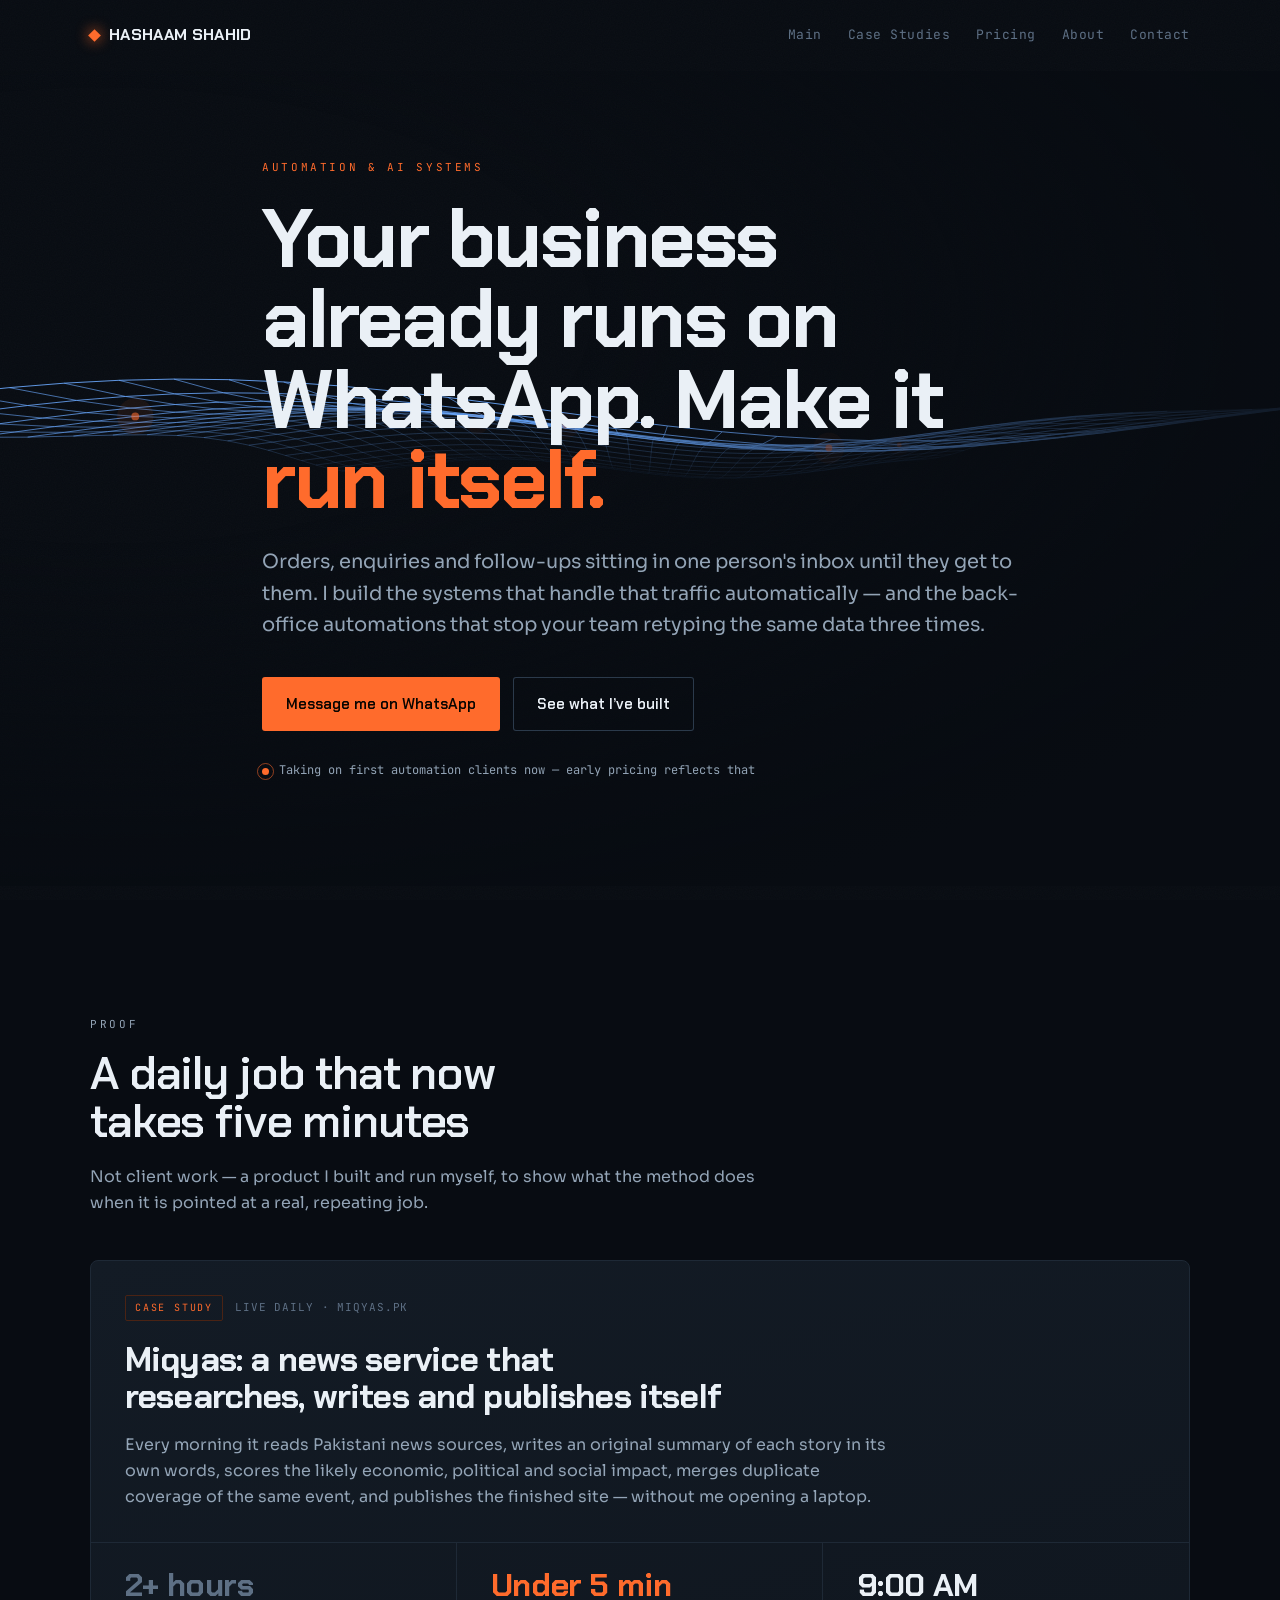
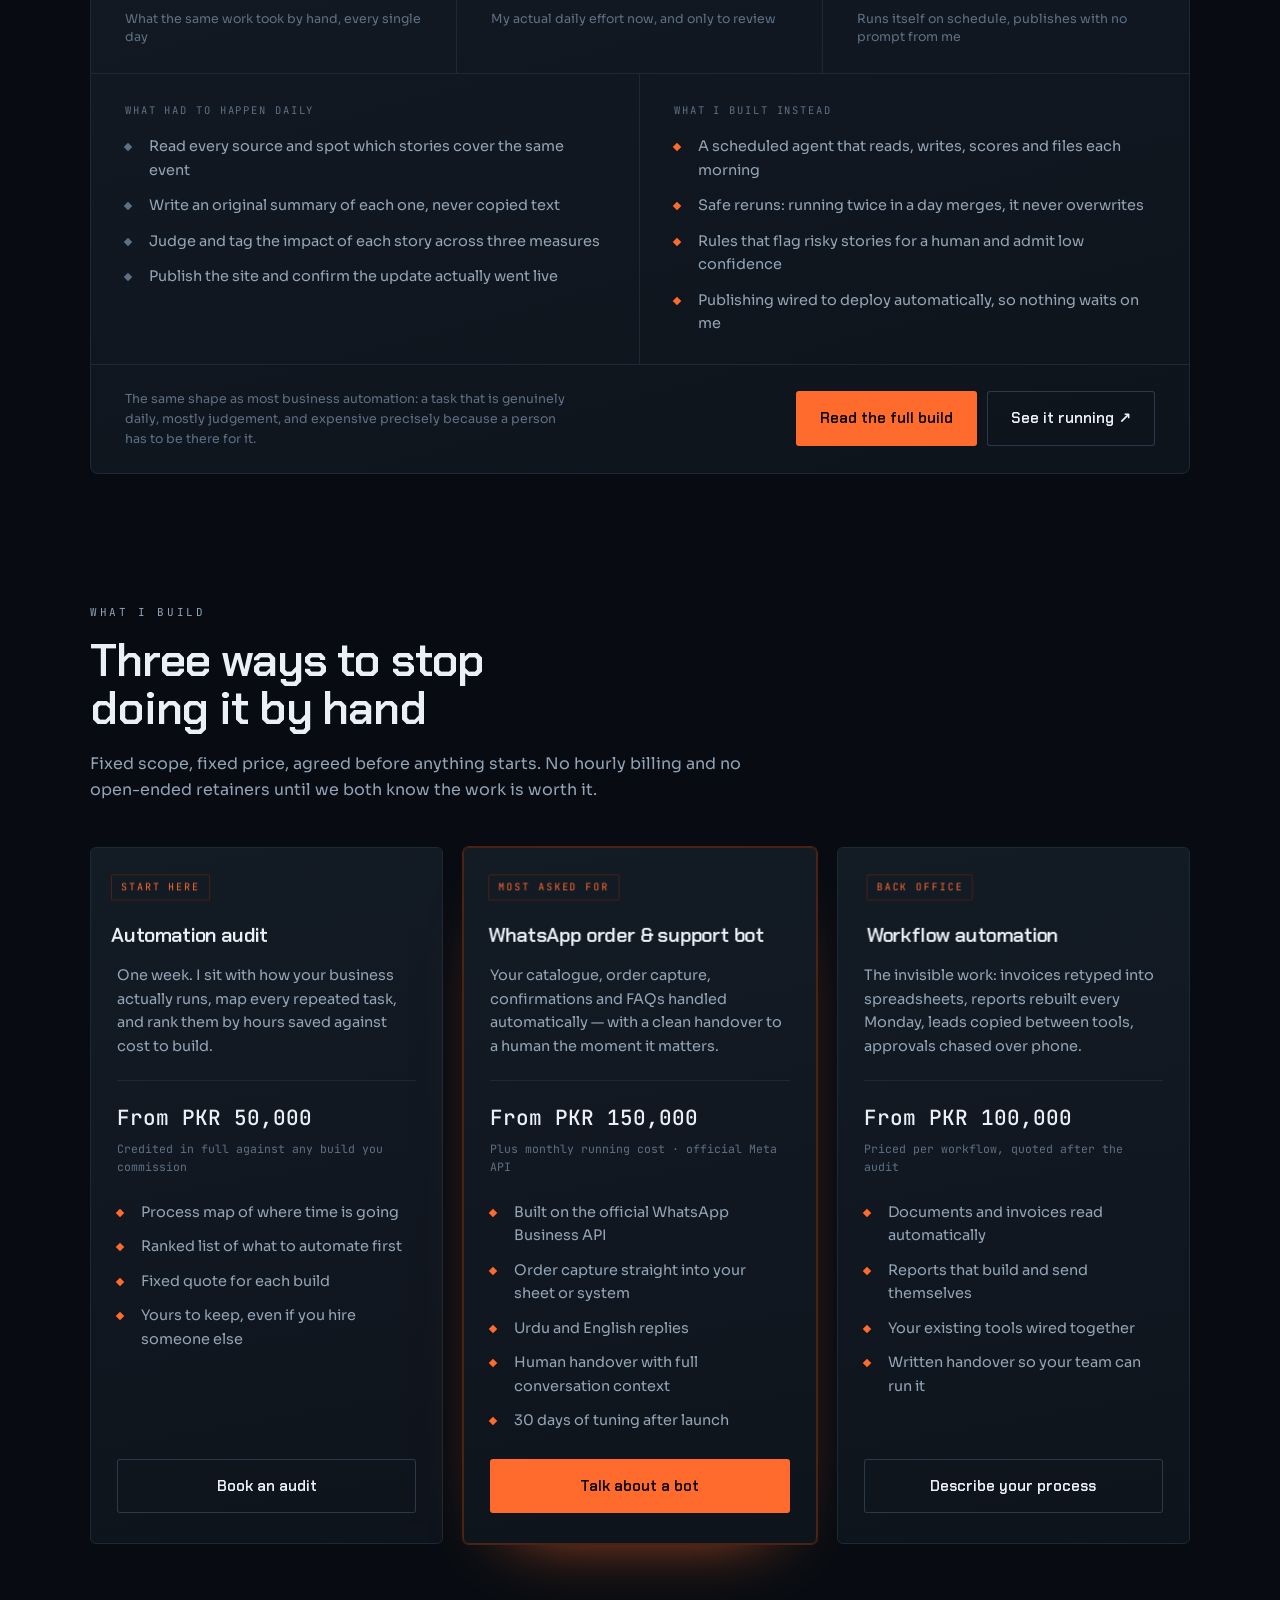
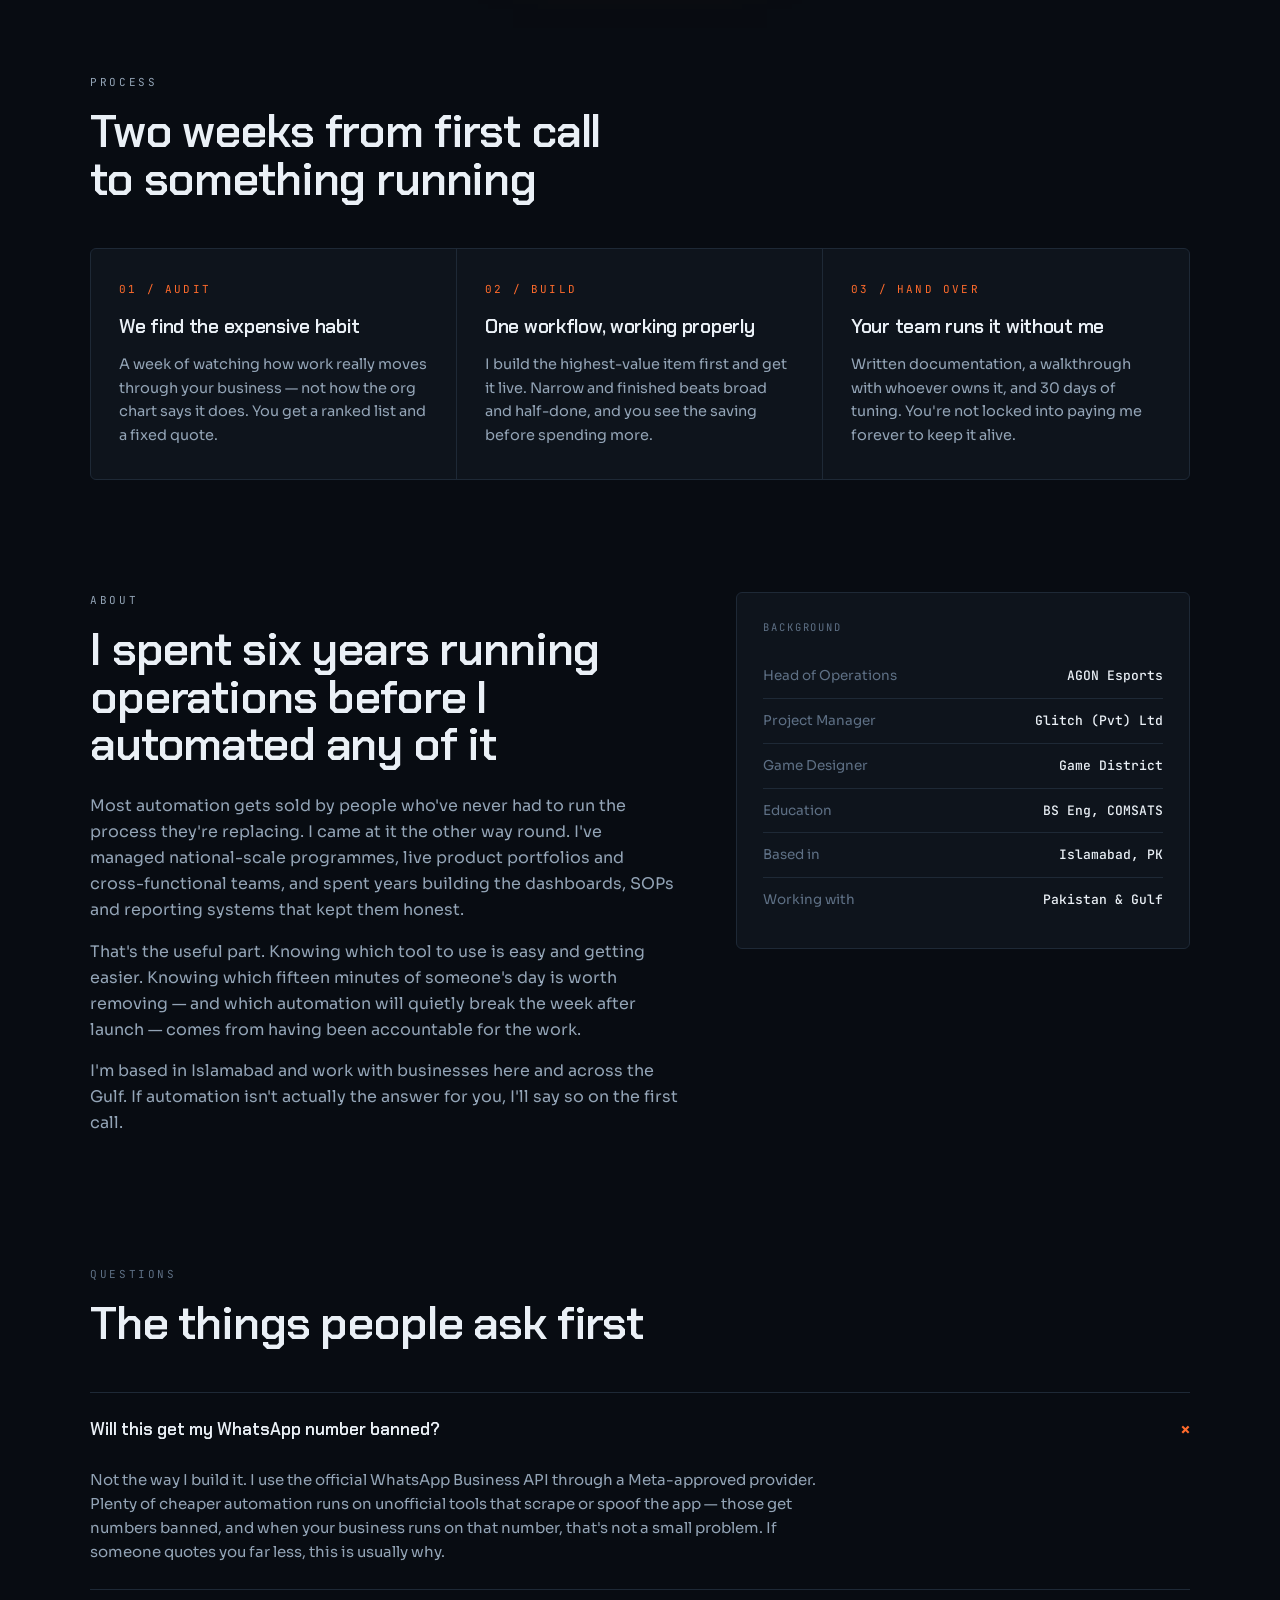
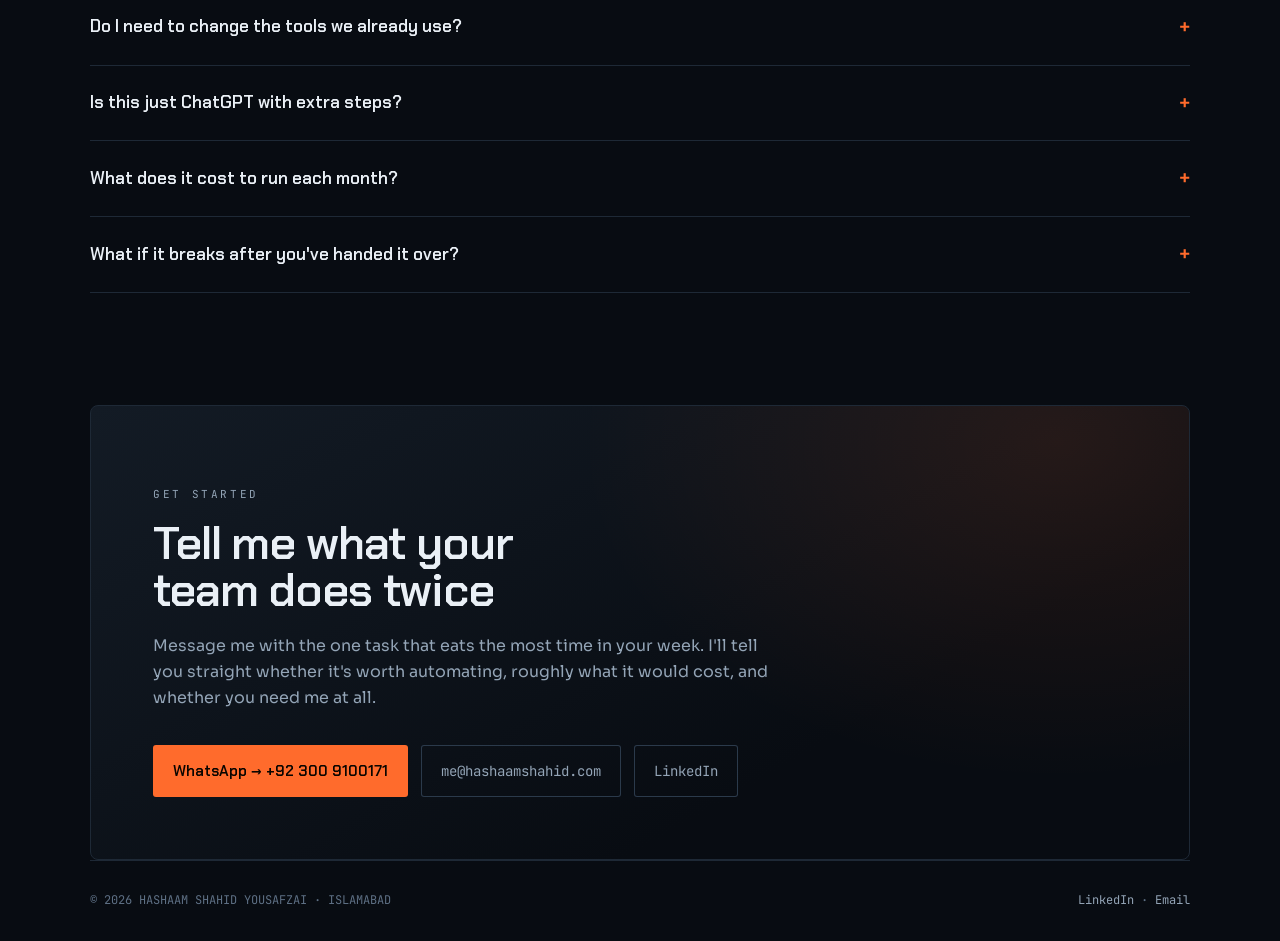
==== commit b664106f: "Set nav tabs: Main, Case Studies, Pricing, About, Contact Co-Authored-By: Claude Opus 5 <noreply@ant" ====
--- a/index.html
+++ b/index.html
@@ -23,9 +23,9 @@
   <div class="wrap navin">
     <a class="logo" href="/"><i></i>HASHAAM SHAHID</a>
     <div class="navlinks">
-      <a href="/casestudies">Case studies</a>
-      <a href="#offers">What I build</a>
-      <a href="#how">Process</a>
+      <a href="/">Main</a>
+      <a href="/casestudies">Case Studies</a>
+      <a href="#offers">Pricing</a>
       <a href="#about">About</a>
       <a href="#contact">Contact</a>
     </div>
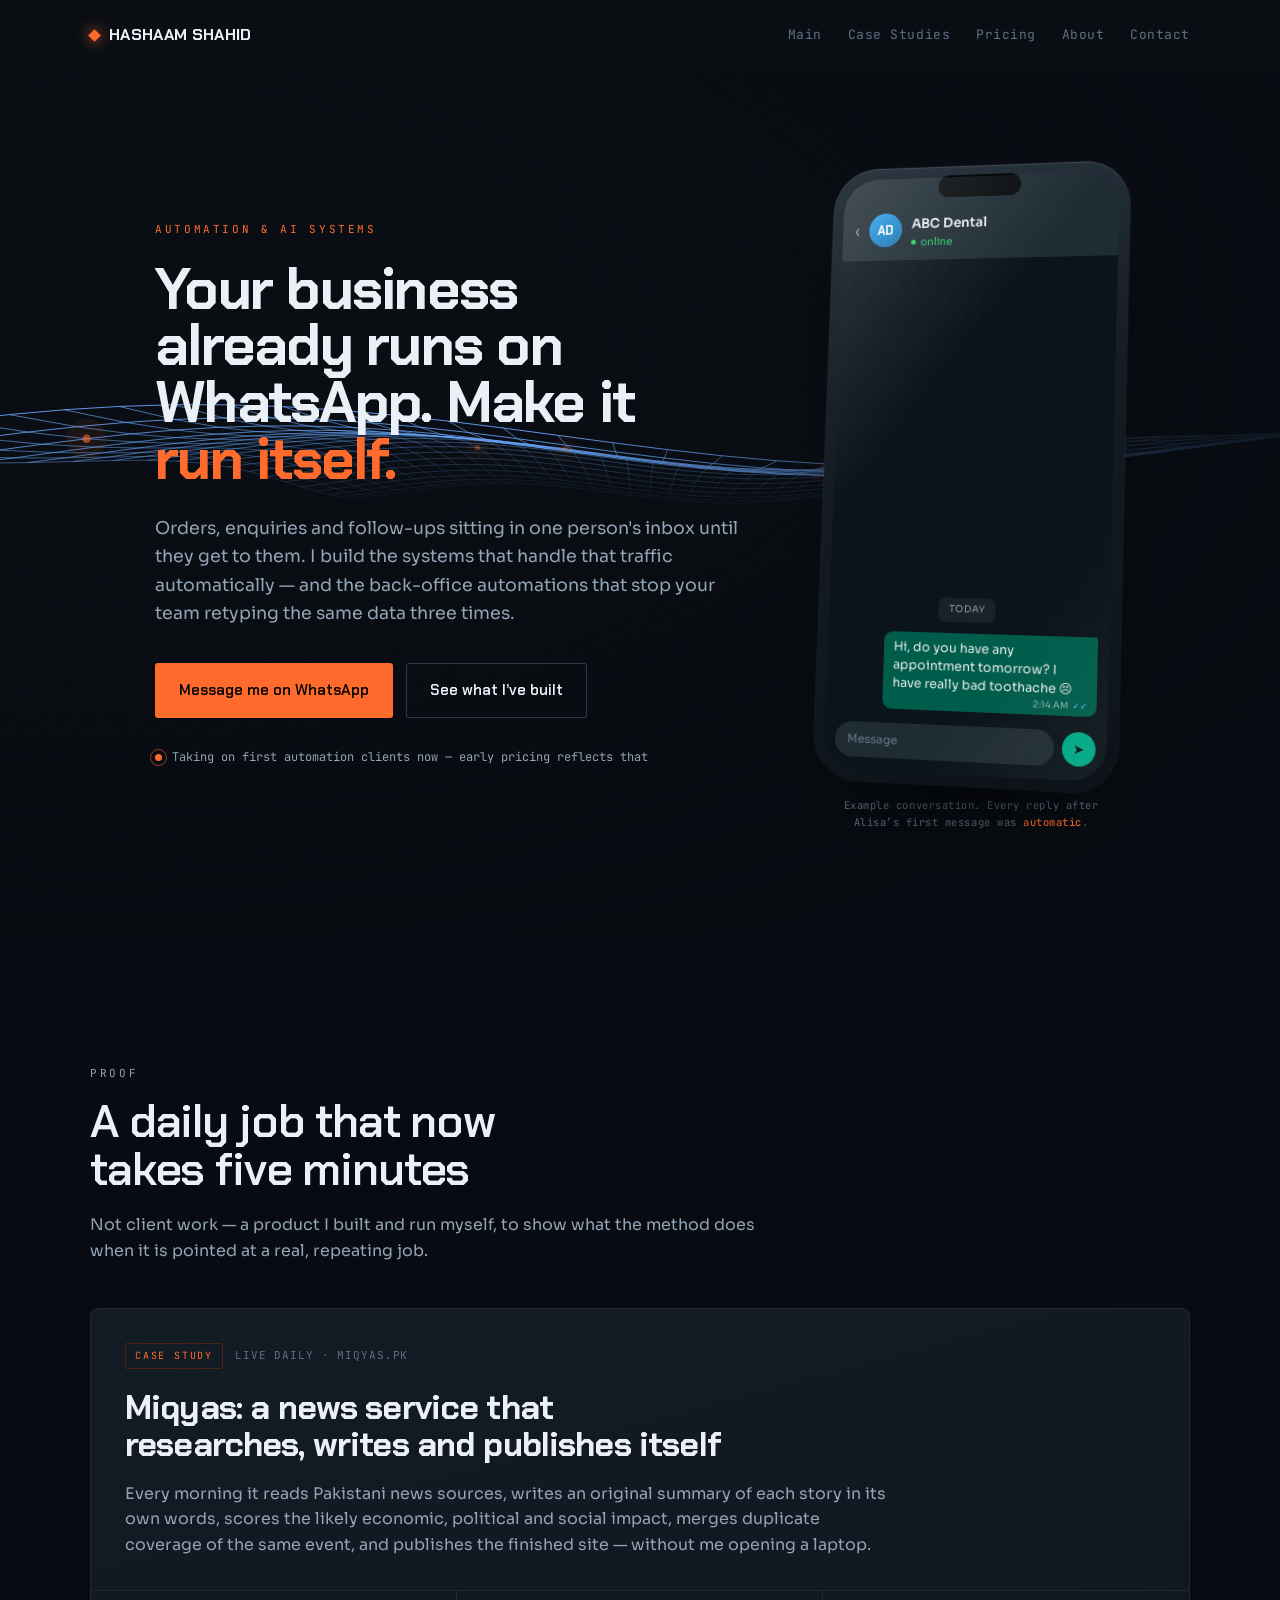
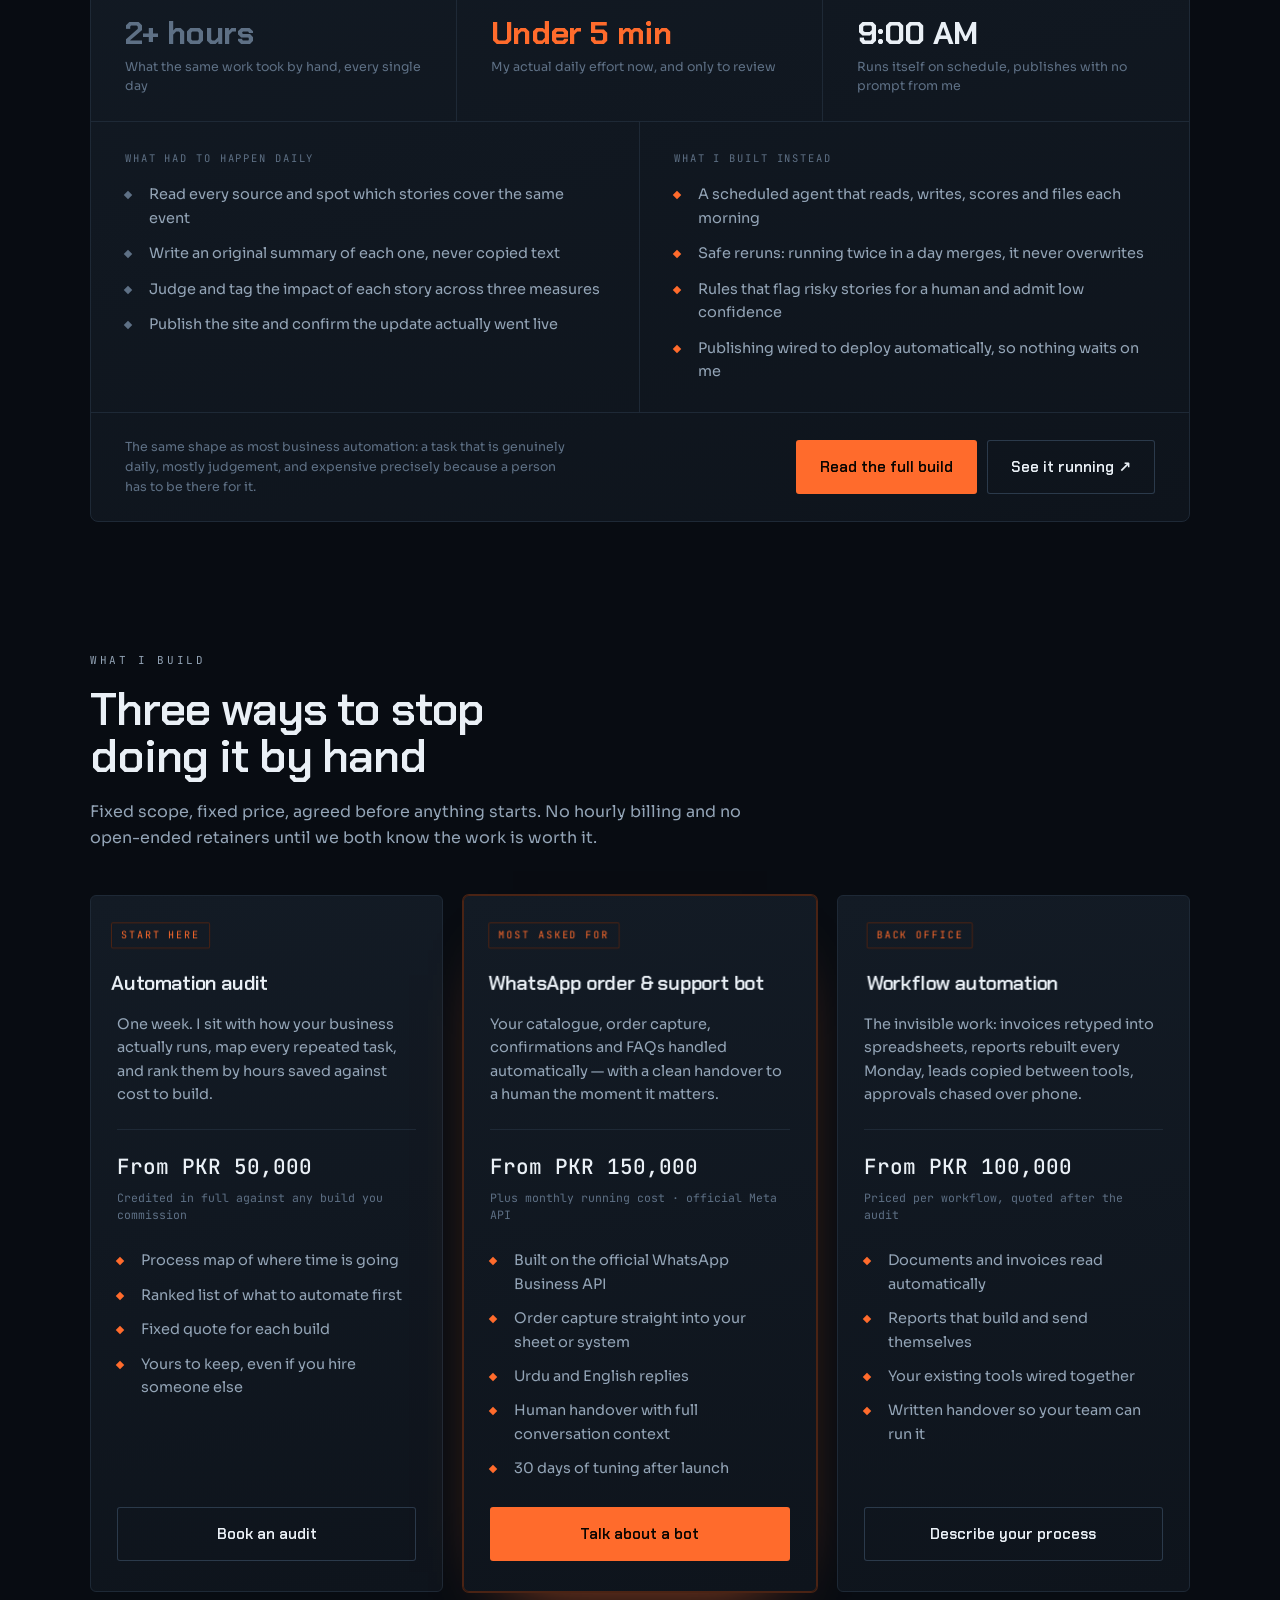
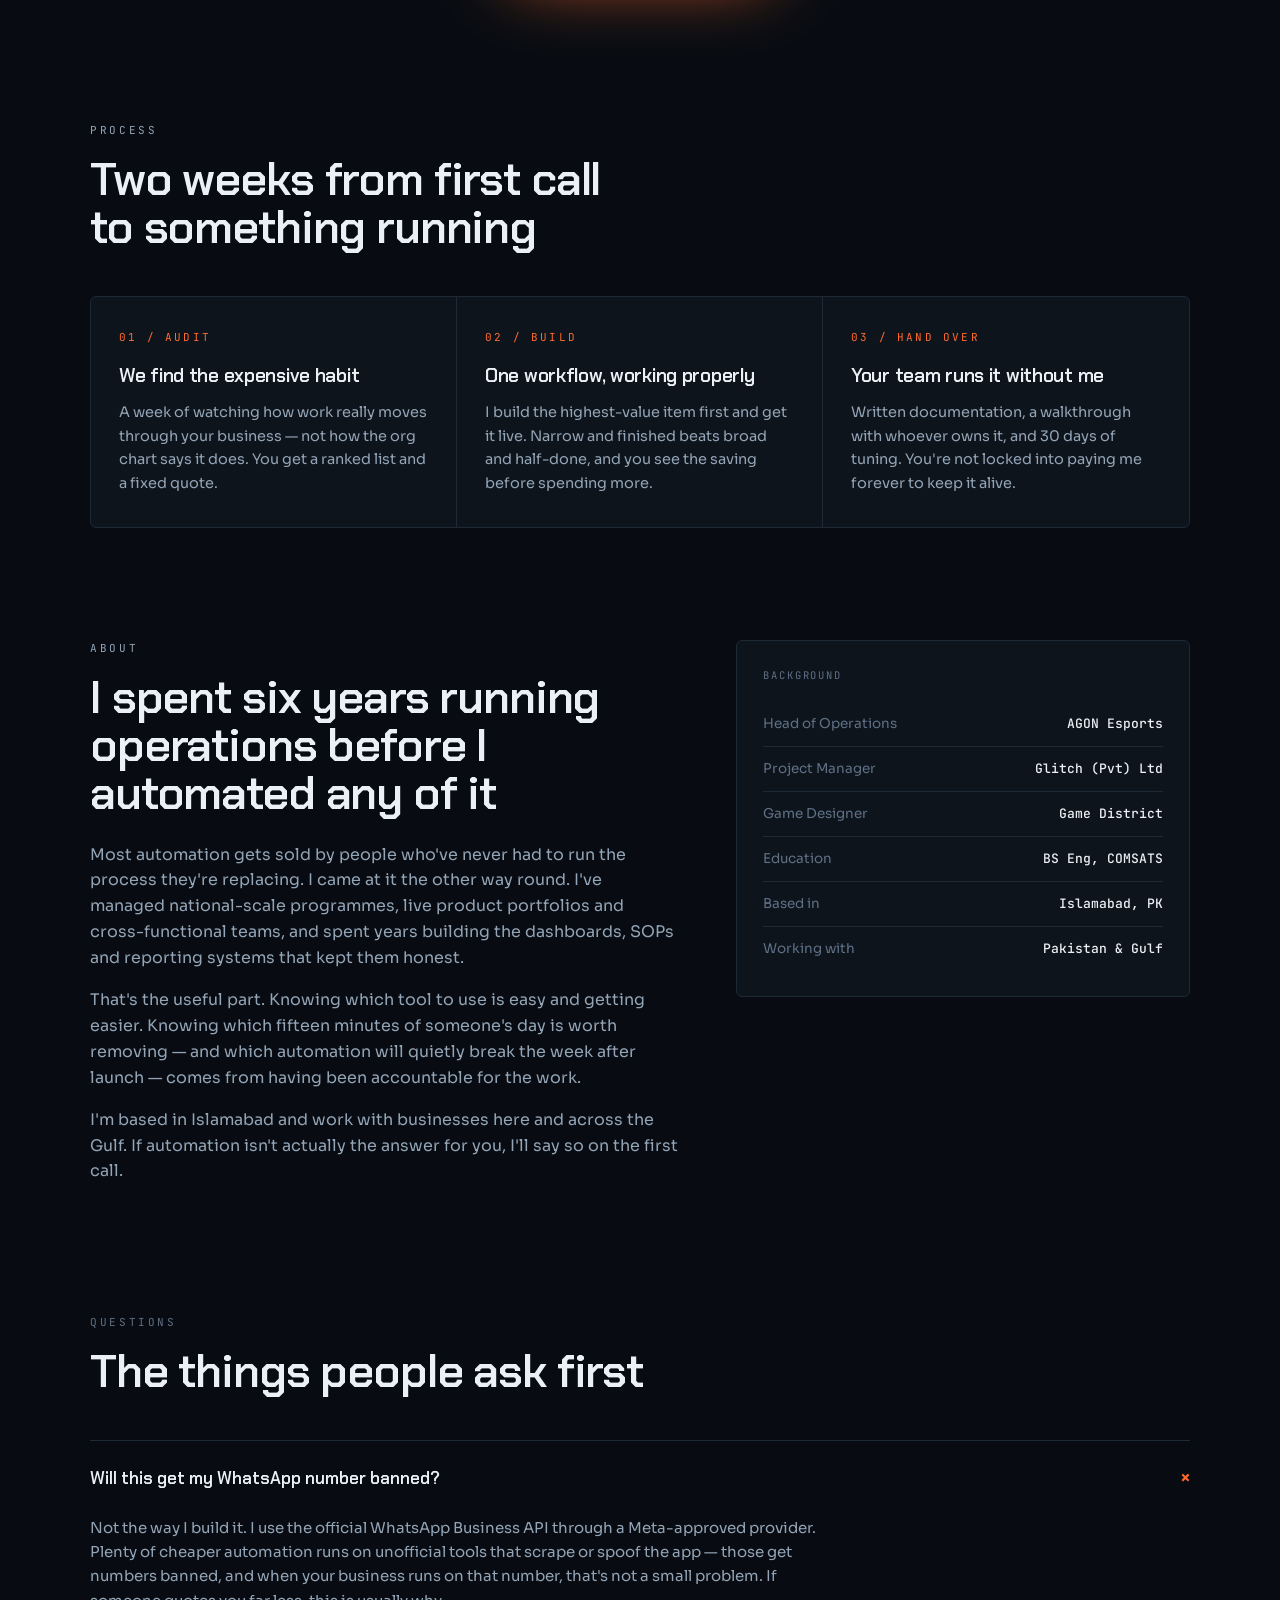
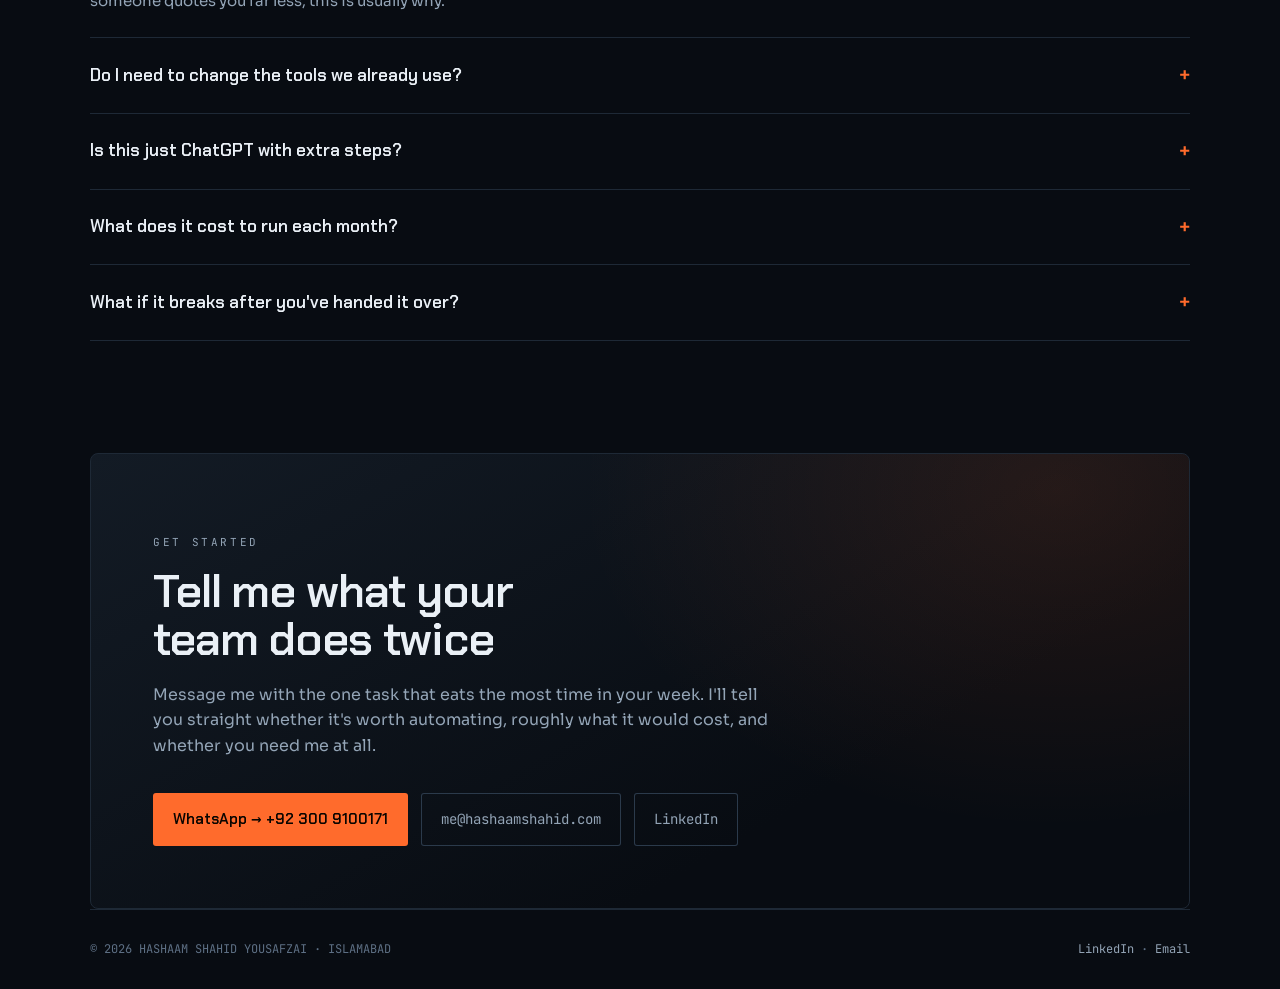
==== commit 4b689a73: "Add animated WhatsApp bot demo to the hero A 3D-tilted phone beside the headline plays a looping con" ====
--- a/index.html
+++ b/index.html
@@ -32,9 +32,10 @@
   </div>
 </nav>
 
-<header class="hero">
+<header class="hero haswide">
   <canvas id="grid3d" aria-hidden="true"></canvas>
-  <div class="wrap">
+  <div class="wrap herogrid">
+    <div class="herotext">
     <p class="eyebrow">Automation &amp; AI systems</p>
     <h1><span class="ln">Your business</span><span class="ln">already runs on</span><span class="ln">WhatsApp. Make it</span><span class="ln flame">run itself.</span></h1>
     <p class="lead">Orders, enquiries and follow-ups sitting in one person's inbox until they get to them. I build the systems that handle that traffic automatically &mdash; and the back-office automations that stop your team retyping the same data three times.</p>
@@ -43,6 +44,30 @@
       <a class="btn ghost" href="/casestudies">See what I&rsquo;ve built</a>
     </div>
     <p class="avail"><i></i> Taking on first automation clients now &mdash; early pricing reflects that</p>
+    </div>
+      <div class="phonewrap">
+        <div class="phone" data-phone>
+          <div class="notch"></div>
+          <div class="screen">
+            <div class="wahead">
+              <span class="waback">&lsaquo;</span>
+              <span class="waav">AD</span>
+              <span class="wameta">
+                <span class="waname">ABC Dental</span>
+                <span class="wastat"><i></i>online</span>
+              </span>
+            </div>
+            <div class="wabody" id="chat">
+              <span class="daystamp">TODAY</span>
+            </div>
+            <div class="wafoot">
+              <span class="wafield">Message</span>
+              <span class="wasend">&#10148;</span>
+            </div>
+          </div>
+        </div>
+        <p class="phonecap">Example conversation. Every reply after Alisa&rsquo;s first message was <b>automatic</b>.</p>
+      </div>
   </div>
 </header>
 
--- a/style.css
+++ b/style.css
@@ -255,3 +255,75 @@
   align-items:center;justify-content:space-between}
 .endcta h2{max-width:20ch}
 
+
+/* ---------- hero phone demo ---------- */
+.herogrid{display:grid;grid-template-columns:minmax(0,1.02fr) auto;gap:clamp(32px,5vw,64px);align-items:center}
+@media (max-width:1040px){.herogrid{grid-template-columns:1fr;gap:44px;justify-items:center}
+  .herotext{order:1;justify-self:start}.phonewrap{order:2}}
+.hero.haswide h1{font-size:clamp(34px,4.7vw,58px);max-width:14ch}
+.hero.haswide .lead{font-size:clamp(15.5px,1.5vw,17.5px);max-width:46ch}
+
+.phonewrap{display:flex;flex-direction:column;align-items:center;gap:14px;perspective:1600px}
+.phone{position:relative;width:308px;height:624px;border-radius:46px;flex:none;
+  background:linear-gradient(160deg,#2C3742,#141C24 42%,#0C1218);
+  padding:11px;box-shadow:0 48px 90px -40px rgba(0,0,0,.9),0 0 0 1px rgba(255,255,255,.055),
+    inset 0 1px 1px rgba(255,255,255,.12);
+  transform:rotateY(-13deg) rotateX(5deg) rotateZ(.6deg);
+  transform-style:preserve-3d;animation:float 7s ease-in-out infinite}
+@media (max-width:1040px){.phone{transform:rotateY(-6deg) rotateX(3deg)}}
+@media (max-width:420px){.phone{width:280px;height:582px;border-radius:42px}}
+@keyframes float{0%,100%{translate:0 0}50%{translate:0 -13px}}
+.phone::after{content:"";position:absolute;inset:11px;border-radius:36px;pointer-events:none;z-index:6;
+  background:linear-gradient(128deg,rgba(255,255,255,.16),transparent 36%,transparent 74%,rgba(255,255,255,.05))}
+.screen{position:relative;width:100%;height:100%;border-radius:36px;overflow:hidden;background:#0B141A;
+  display:grid;grid-template-rows:auto minmax(0,1fr) auto}
+.notch{position:absolute;top:9px;left:50%;transform:translateX(-50%);width:86px;height:23px;border-radius:14px;
+  background:#05090C;z-index:5}
+
+.wahead{background:#1F2C34;padding:34px 13px 11px;display:flex;align-items:center;gap:10px;position:relative;z-index:2}
+.waback{color:#8FA0AB;font-size:17px;line-height:1;flex:none}
+.waav{width:35px;height:35px;border-radius:50%;flex:none;display:grid;place-content:center;
+  background:linear-gradient(145deg,#2AA5F2,#1A6FA8);color:#fff;font-family:var(--display);font-size:13px;font-weight:700}
+.wameta{min-width:0}
+.waname{font-family:var(--sans);font-size:13.5px;font-weight:600;color:#E9EDEF;line-height:1.25;
+  white-space:nowrap;overflow:hidden;text-overflow:ellipsis}
+.wastat{font-size:10.5px;color:#25D366;line-height:1.3;display:flex;align-items:center;gap:5px}
+.wastat i{width:5px;height:5px;border-radius:50%;background:#25D366;display:block;flex:none}
+
+.wabody{padding:12px 11px 6px;overflow:hidden;display:flex;flex-direction:column;gap:7px;justify-content:flex-end;
+  background:#0B141A;
+  background-image:radial-gradient(rgba(255,255,255,.028) 1px,transparent 1.3px);background-size:17px 17px}
+.daystamp{align-self:center;background:#182229;color:#8FA0AB;font-size:9.5px;letter-spacing:.04em;
+  padding:4px 11px;border-radius:7px;margin-bottom:4px;font-family:var(--sans)}
+.bub{max-width:82%;padding:7px 10px 17px;border-radius:9px;font-size:12.6px;line-height:1.42;position:relative;
+  font-family:var(--sans);color:#E9EDEF;white-space:pre-line;word-break:break-word;
+  animation:pop .28s cubic-bezier(.2,.8,.3,1) both}
+@keyframes pop{from{opacity:0;transform:translateY(9px) scale(.96)}to{opacity:1;transform:none}}
+.bub.them{align-self:flex-start;background:#202C33;border-top-left-radius:2px}
+.bub.me{align-self:flex-end;background:#005C4B;border-top-right-radius:2px}
+.bub .ts{position:absolute;right:9px;bottom:4px;font-size:9px;color:rgba(233,237,239,.5);font-family:var(--sans)}
+.bub.me .ts{color:rgba(233,237,239,.62)}
+.bub .tick{color:#53BDEB;margin-left:2px}
+.bub b{font-weight:600}
+.typing{align-self:flex-start;background:#202C33;border-radius:9px;border-top-left-radius:2px;padding:11px 13px;
+  display:flex;gap:4px;animation:pop .2s both}
+.typing i{width:6px;height:6px;border-radius:50%;background:#8FA0AB;display:block;animation:blink 1.25s infinite}
+.typing i:nth-child(2){animation-delay:.18s}.typing i:nth-child(3){animation-delay:.36s}
+@keyframes blink{0%,60%,100%{opacity:.33;transform:translateY(0)}30%{opacity:1;transform:translateY(-3px)}}
+
+.wafoot{padding:8px 11px 13px;display:flex;align-items:center;gap:8px;background:#0B141A}
+.wafield{flex:1;background:#202C33;border-radius:18px;padding:8px 13px;font-size:11.5px;color:#66798A;
+  font-family:var(--sans)}
+.wasend{width:33px;height:33px;border-radius:50%;background:#00A884;flex:none;display:grid;place-content:center;
+  color:#0B141A;font-size:13px}
+.phonecap{font-family:var(--mono);font-size:10.5px;color:var(--ink-3);text-align:center;letter-spacing:.05em;
+  max-width:300px;line-height:1.6}
+.phonecap b{color:var(--flame);font-weight:500}
+@media (prefers-reduced-motion:reduce){.phone{animation:none}.bub,.typing{animation:none}}
+@media (max-width:1040px){
+  .hero{min-height:0;padding-block:28px clamp(40px,7vw,64px)}
+  .hero.haswide h1{font-size:clamp(32px,8vw,46px)}
+  .hero .lead{margin-top:20px}
+  .hero .cta{margin-top:26px}
+  .avail{margin-top:22px}
+}
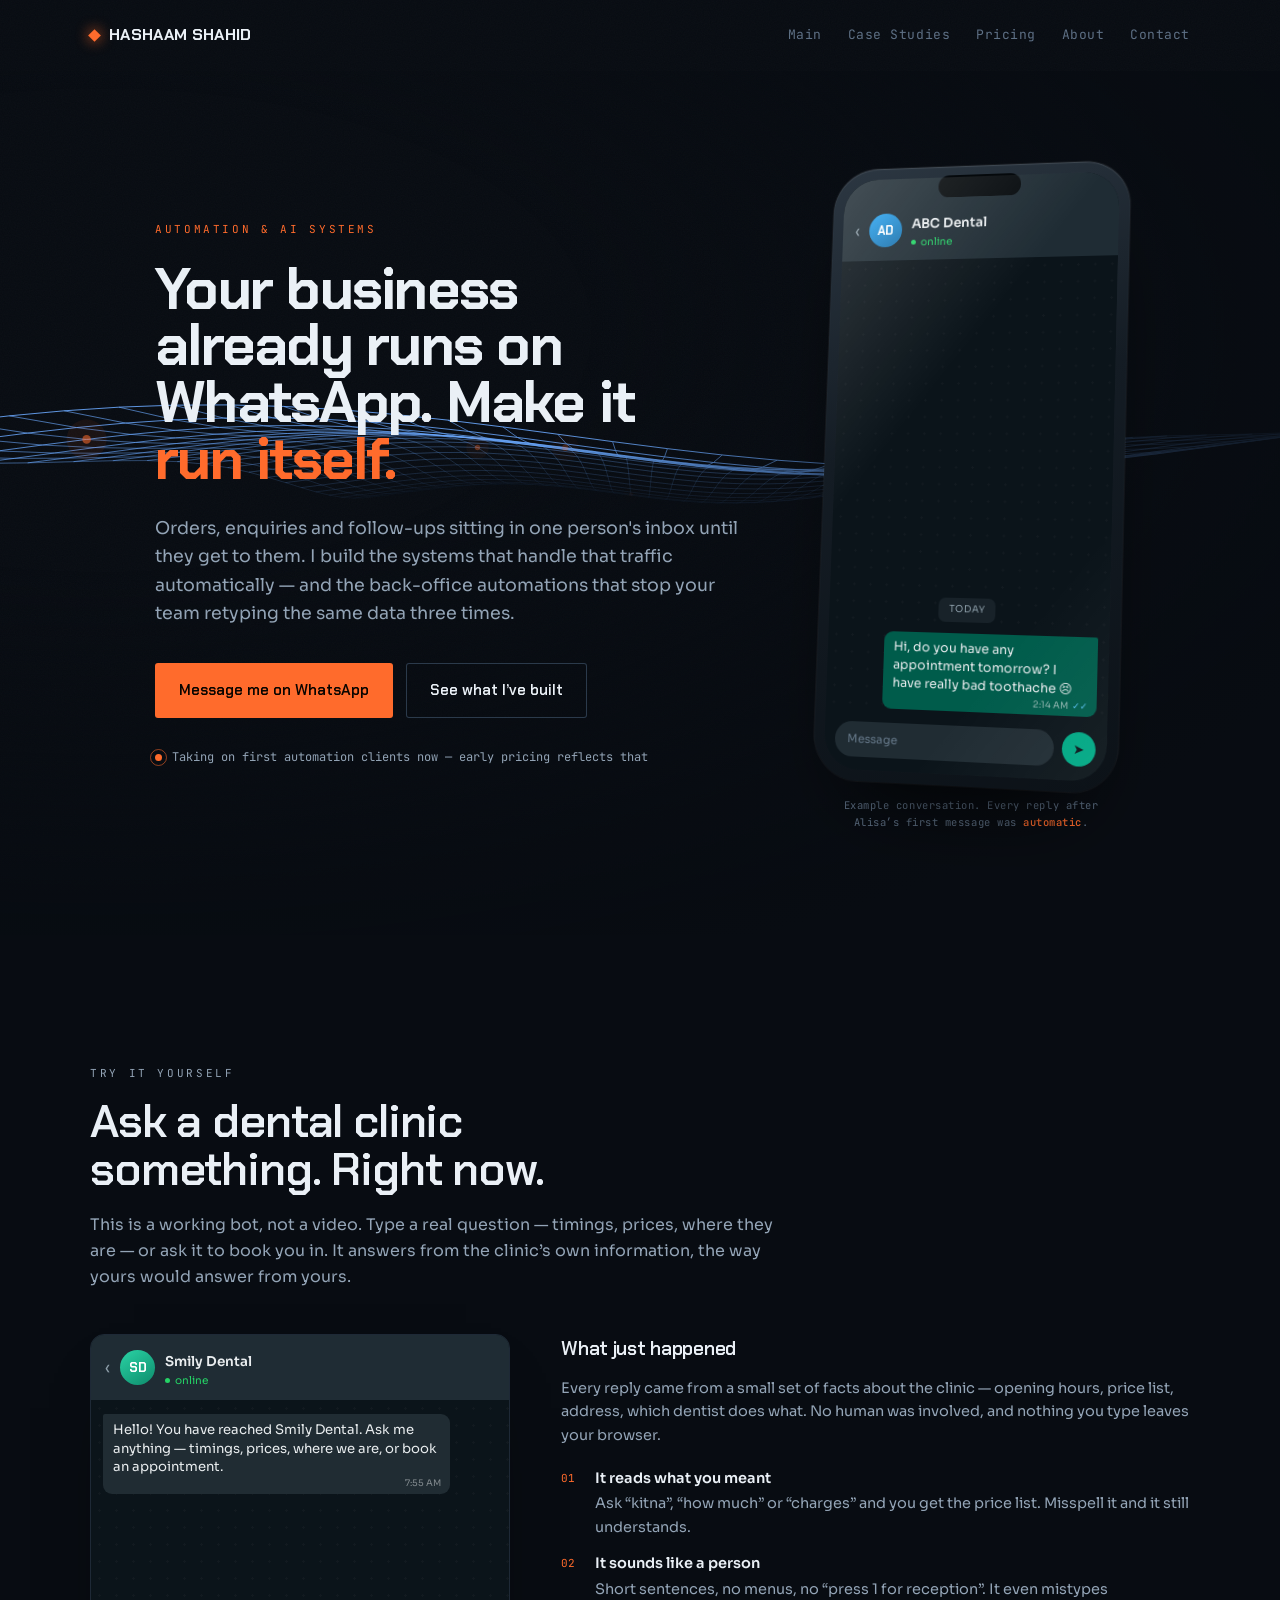
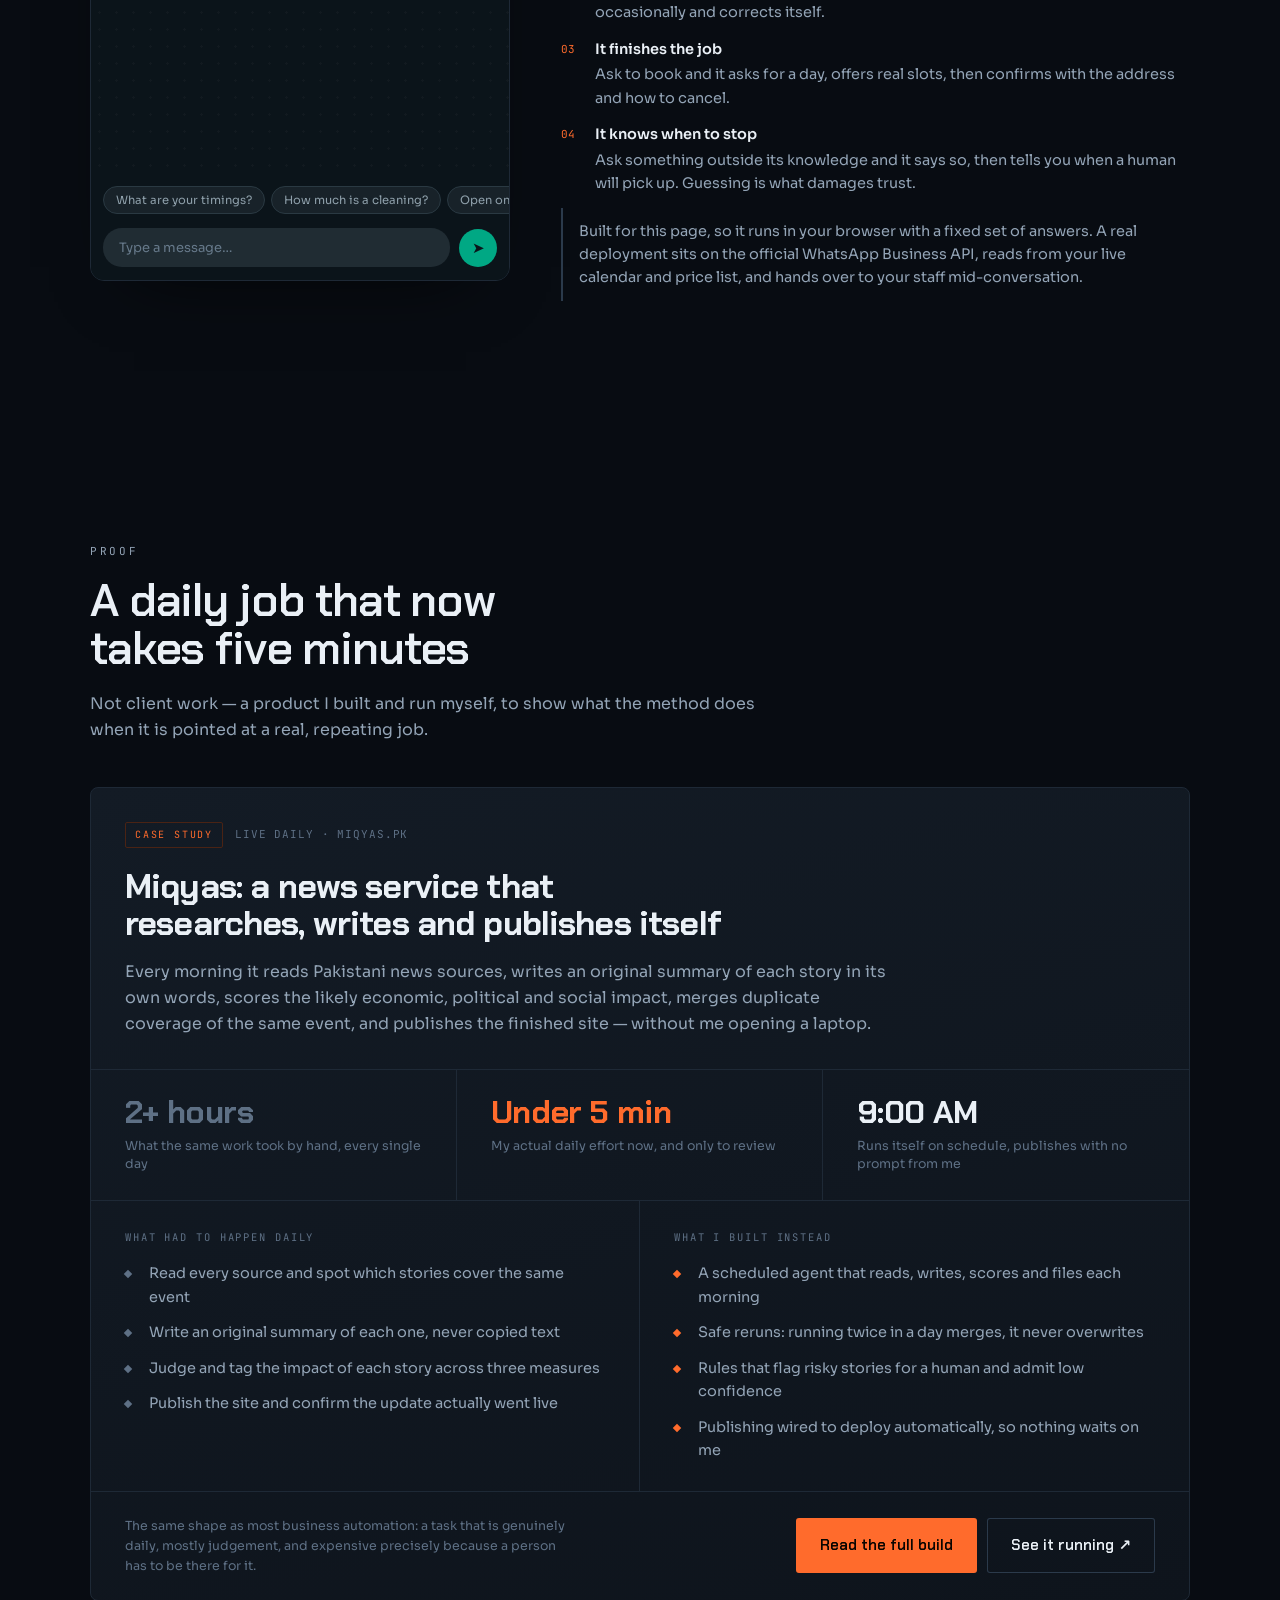
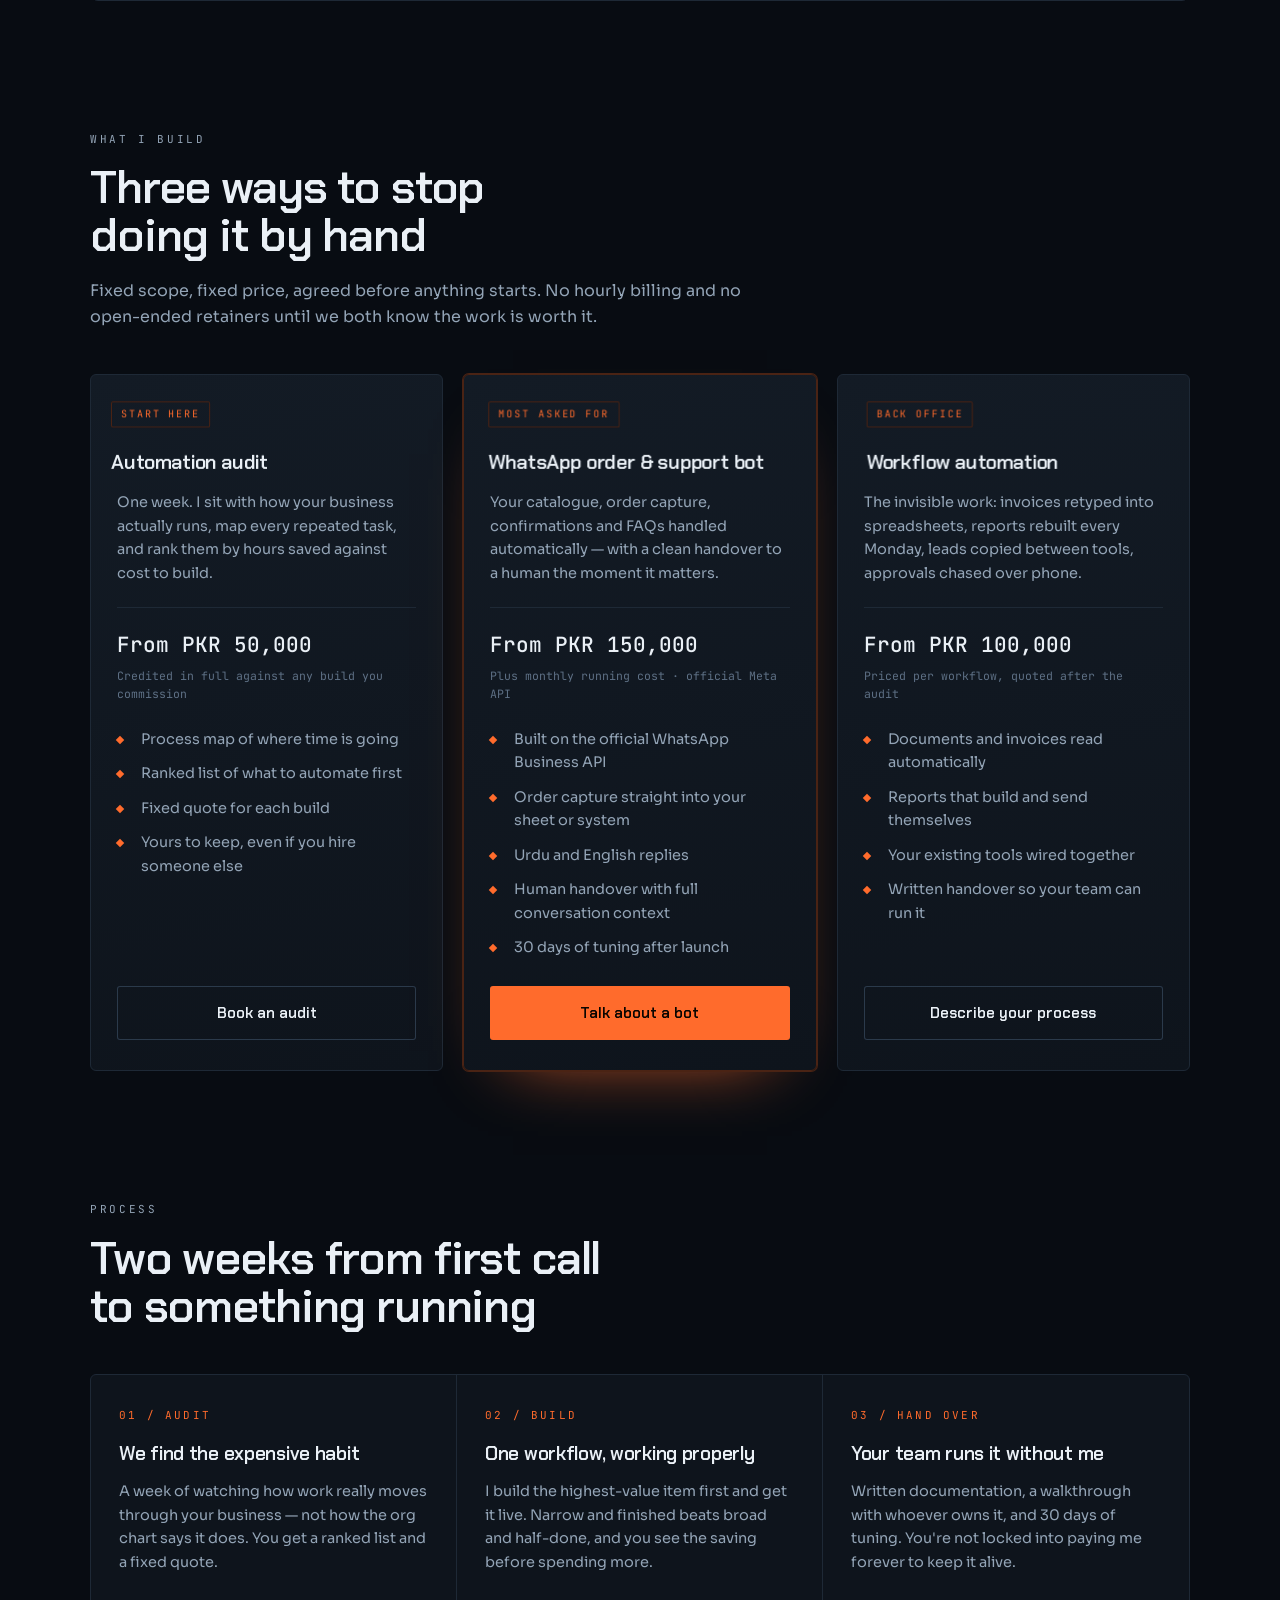
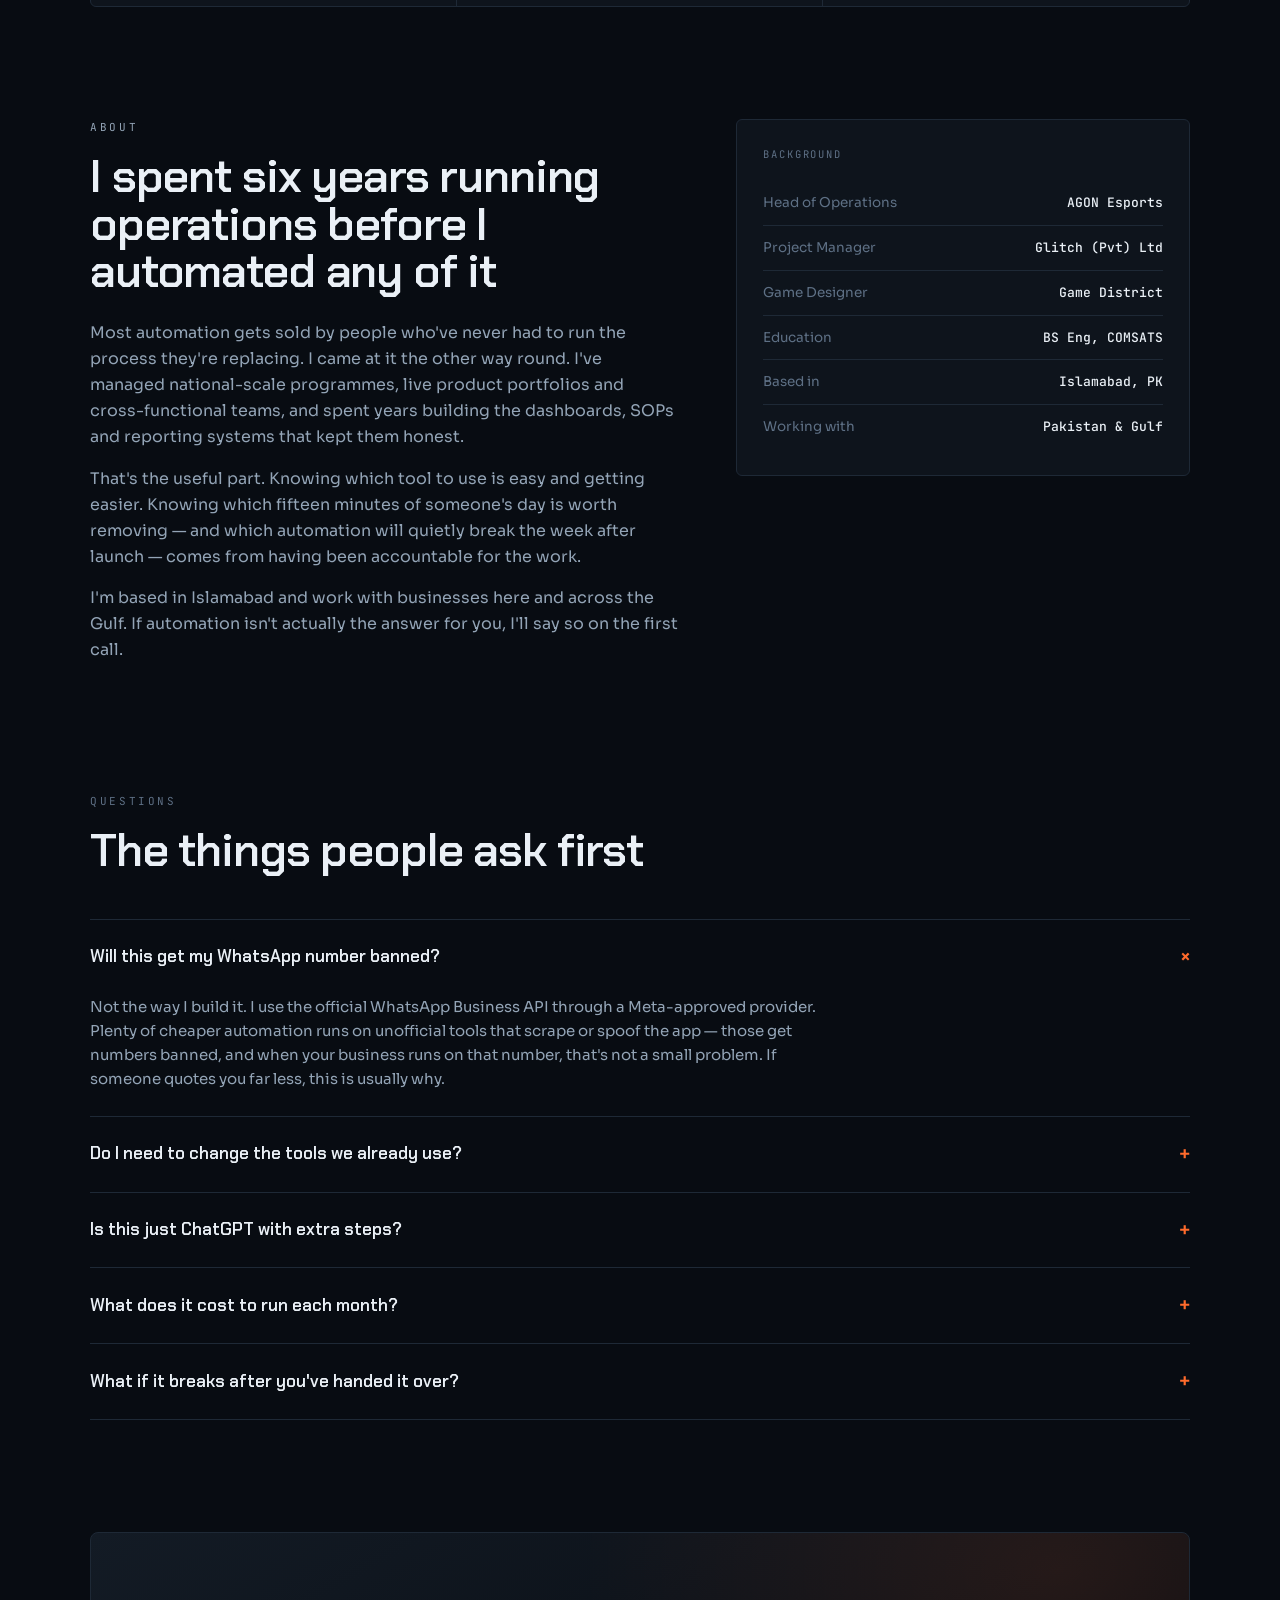
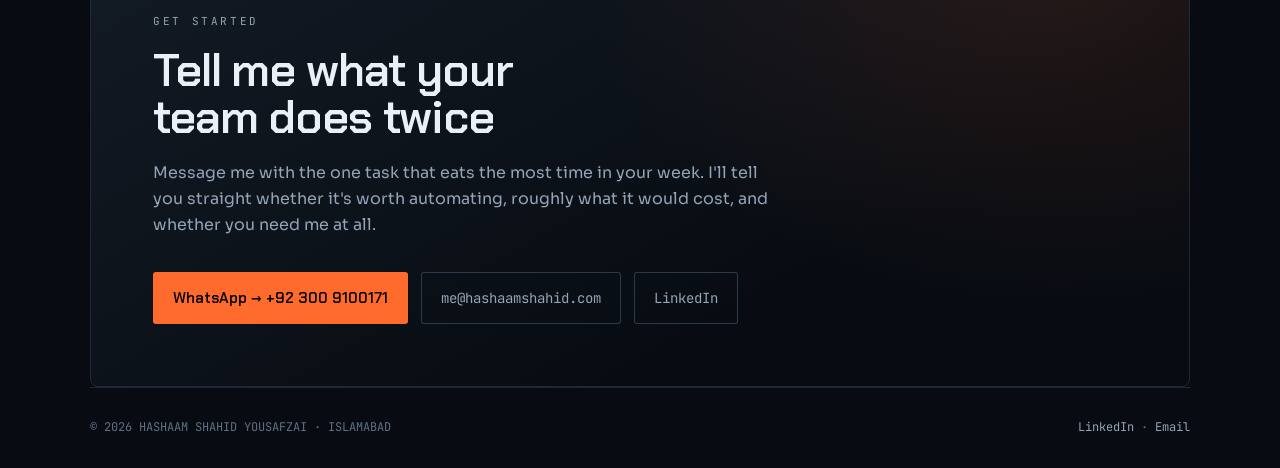
==== commit 7b9cc783: "Add a working demo bot below the hero Visitors can type to Smily Dental and get real answers from a " ====
--- a/index.html
+++ b/index.html
@@ -14,6 +14,7 @@
 <link rel="preconnect" href="https://fonts.gstatic.com" crossorigin>
 <link rel="stylesheet" href="https://fonts.googleapis.com/css2?family=Chakra+Petch:wght@500;600;700&family=JetBrains+Mono:wght@400;500&family=Sora:wght@400;500;600&display=swap">
 <link rel="stylesheet" href="/style.css">
+<style>.sr{position:absolute;width:1px;height:1px;overflow:hidden;clip:rect(0 0 0 0);white-space:nowrap}</style>
 </head>
 <body>
 
@@ -71,6 +72,53 @@
   </div>
 </header>
 
+<section id="try" class="wrap">
+  <div class="sechead" data-anim>
+    <p class="eyebrow">Try it yourself</p>
+    <h2>Ask a dental clinic something. Right now.</h2>
+    <p>This is a working bot, not a video. Type a real question &mdash; timings, prices, where they are &mdash; or ask it to book you in. It answers from the clinic&rsquo;s own information, the way yours would answer from yours.</p>
+  </div>
+
+  <div class="trybox">
+    <div class="chatpanel" data-anim>
+      <div class="wahead">
+        <span class="waback">&lsaquo;</span>
+        <span class="waav" style="background:linear-gradient(145deg,#2AD3A5,#0E8C6C)">SD</span>
+        <span class="wameta">
+          <span class="waname">Smily Dental</span>
+          <span class="wastat"><i></i>online</span>
+        </span>
+      </div>
+      <div class="chatlog" id="botlog" role="log" aria-live="polite" aria-label="Conversation with the Smily Dental demo bot"></div>
+      <div class="botchips" id="botchips">
+        <button type="button" data-q="What are your timings?">What are your timings?</button>
+        <button type="button" data-q="How much is a cleaning?">How much is a cleaning?</button>
+        <button type="button" data-q="Are you open on Sunday?">Open on Sunday?</button>
+        <button type="button" data-q="Where are you located?">Where are you?</button>
+        <button type="button" data-q="I want to book an appointment">Book an appointment</button>
+        <button type="button" data-q="I have bad tooth pain">I have tooth pain</button>
+      </div>
+      <form class="botform" id="botform" autocomplete="off">
+        <label for="botinput" class="sr">Your message</label>
+        <input id="botinput" type="text" placeholder="Type a message&hellip;" maxlength="200">
+        <button type="submit" aria-label="Send message">&#10148;</button>
+      </form>
+    </div>
+
+    <div class="tryside" data-anim>
+      <h3>What just happened</h3>
+      <p>Every reply came from a small set of facts about the clinic &mdash; opening hours, price list, address, which dentist does what. No human was involved, and nothing you type leaves your browser.</p>
+      <ul class="trylist">
+        <li><span class="k">01</span><span><b>It reads what you meant</b>Ask &ldquo;kitna&rdquo;, &ldquo;how much&rdquo; or &ldquo;charges&rdquo; and you get the price list. Misspell it and it still understands.</span></li>
+        <li><span class="k">02</span><span><b>It sounds like a person</b>Short sentences, no menus, no &ldquo;press 1 for reception&rdquo;. It even mistypes occasionally and corrects itself.</span></li>
+        <li><span class="k">03</span><span><b>It finishes the job</b>Ask to book and it asks for a day, offers real slots, then confirms with the address and how to cancel.</span></li>
+        <li><span class="k">04</span><span><b>It knows when to stop</b>Ask something outside its knowledge and it says so, then tells you when a human will pick up. Guessing is what damages trust.</span></li>
+      </ul>
+      <p class="trynote">Built for this page, so it runs in your browser with a fixed set of answers. A real deployment sits on the official WhatsApp Business API, reads from your live calendar and price list, and hands over to your staff mid-conversation.</p>
+    </div>
+  </div>
+</section>
+
 <section id="work" class="wrap">
   <div class="sechead" data-anim>
     <p class="eyebrow">Proof</p>
@@ -271,6 +319,7 @@
   </footer>
 </div>
 
-<script src="site.js"></script>
+<script src="/site.js"></script>
+<script src="/bot.js"></script>
 </body>
 </html>
--- a/style.css
+++ b/style.css
@@ -327,3 +327,37 @@
   .hero .cta{margin-top:26px}
   .avail{margin-top:22px}
 }
+
+/* ---------- interactive bot demo ---------- */
+.trybox{display:grid;grid-template-columns:minmax(0,420px) minmax(0,1fr);gap:clamp(28px,4vw,52px);align-items:start}
+@media (max-width:960px){.trybox{grid-template-columns:1fr}}
+.chatpanel{border-radius:14px;overflow:hidden;background:#0B141A;border:1px solid var(--line);
+  box-shadow:0 30px 70px -44px rgba(0,0,0,.9);display:grid;grid-template-rows:auto 1fr auto auto}
+.chatpanel .wahead{padding:13px 14px}
+.chatlog{height:376px;overflow-y:auto;padding:14px 12px;display:flex;flex-direction:column;gap:7px;
+  background:#0B141A;background-image:radial-gradient(rgba(255,255,255,.028) 1px,transparent 1.3px);
+  background-size:17px 17px;scrollbar-width:thin;scrollbar-color:#2A3942 transparent}
+.chatlog::-webkit-scrollbar{width:7px}
+.chatlog::-webkit-scrollbar-thumb{background:#2A3942;border-radius:4px}
+.chatlog .bub{font-size:13.2px;max-width:88%}
+.botchips{display:flex;gap:6px;overflow-x:auto;padding:10px 12px 4px;background:#0B141A;scrollbar-width:none}
+.botchips::-webkit-scrollbar{display:none}
+.botchips button{flex:none;background:#182229;border:1px solid #2A3942;color:#8FA0AB;border-radius:14px;
+  padding:6px 12px;font-size:11.5px;font-family:var(--sans);white-space:nowrap;cursor:pointer;transition:all .18s}
+.botchips button:hover{background:#202C33;color:#E9EDEF;border-color:#3B4A54}
+.botform{display:flex;gap:9px;align-items:center;padding:10px 12px 13px;background:#0B141A}
+.botform input{flex:1;background:#202C33;border:1px solid transparent;border-radius:19px;padding:10px 15px;
+  font-size:13px;color:#E9EDEF;font-family:var(--sans);min-width:0}
+.botform input::placeholder{color:#66798A}
+.botform input:focus{outline:none;border-color:#00A884}
+.botform button{width:38px;height:38px;border-radius:50%;background:#00A884;border:0;color:#0B141A;flex:none;
+  font-size:15px;cursor:pointer;display:grid;place-content:center;transition:filter .18s}
+.botform button:hover{filter:brightness(1.12)}
+.tryside h3{font-size:19px;margin-bottom:6px}
+.tryside p{color:var(--ink-2);font-size:14.5px;margin-top:12px;max-width:60ch}
+.trylist{list-style:none;padding:0;margin:20px 0 0;display:grid;gap:13px}
+.trylist li{display:grid;grid-template-columns:22px 1fr;gap:12px;font-size:14.5px;color:var(--ink-2)}
+.trylist .k{font-family:var(--mono);font-size:11px;color:var(--flame);padding-top:3px}
+.trylist b{color:var(--ink);font-weight:600;display:block;margin-bottom:2px;font-size:14.5px}
+.trynote{margin-top:24px;border-left:2px solid var(--line-2);padding:12px 0 12px 16px;font-size:13px;
+  color:var(--ink-3);line-height:1.6;max-width:58ch}
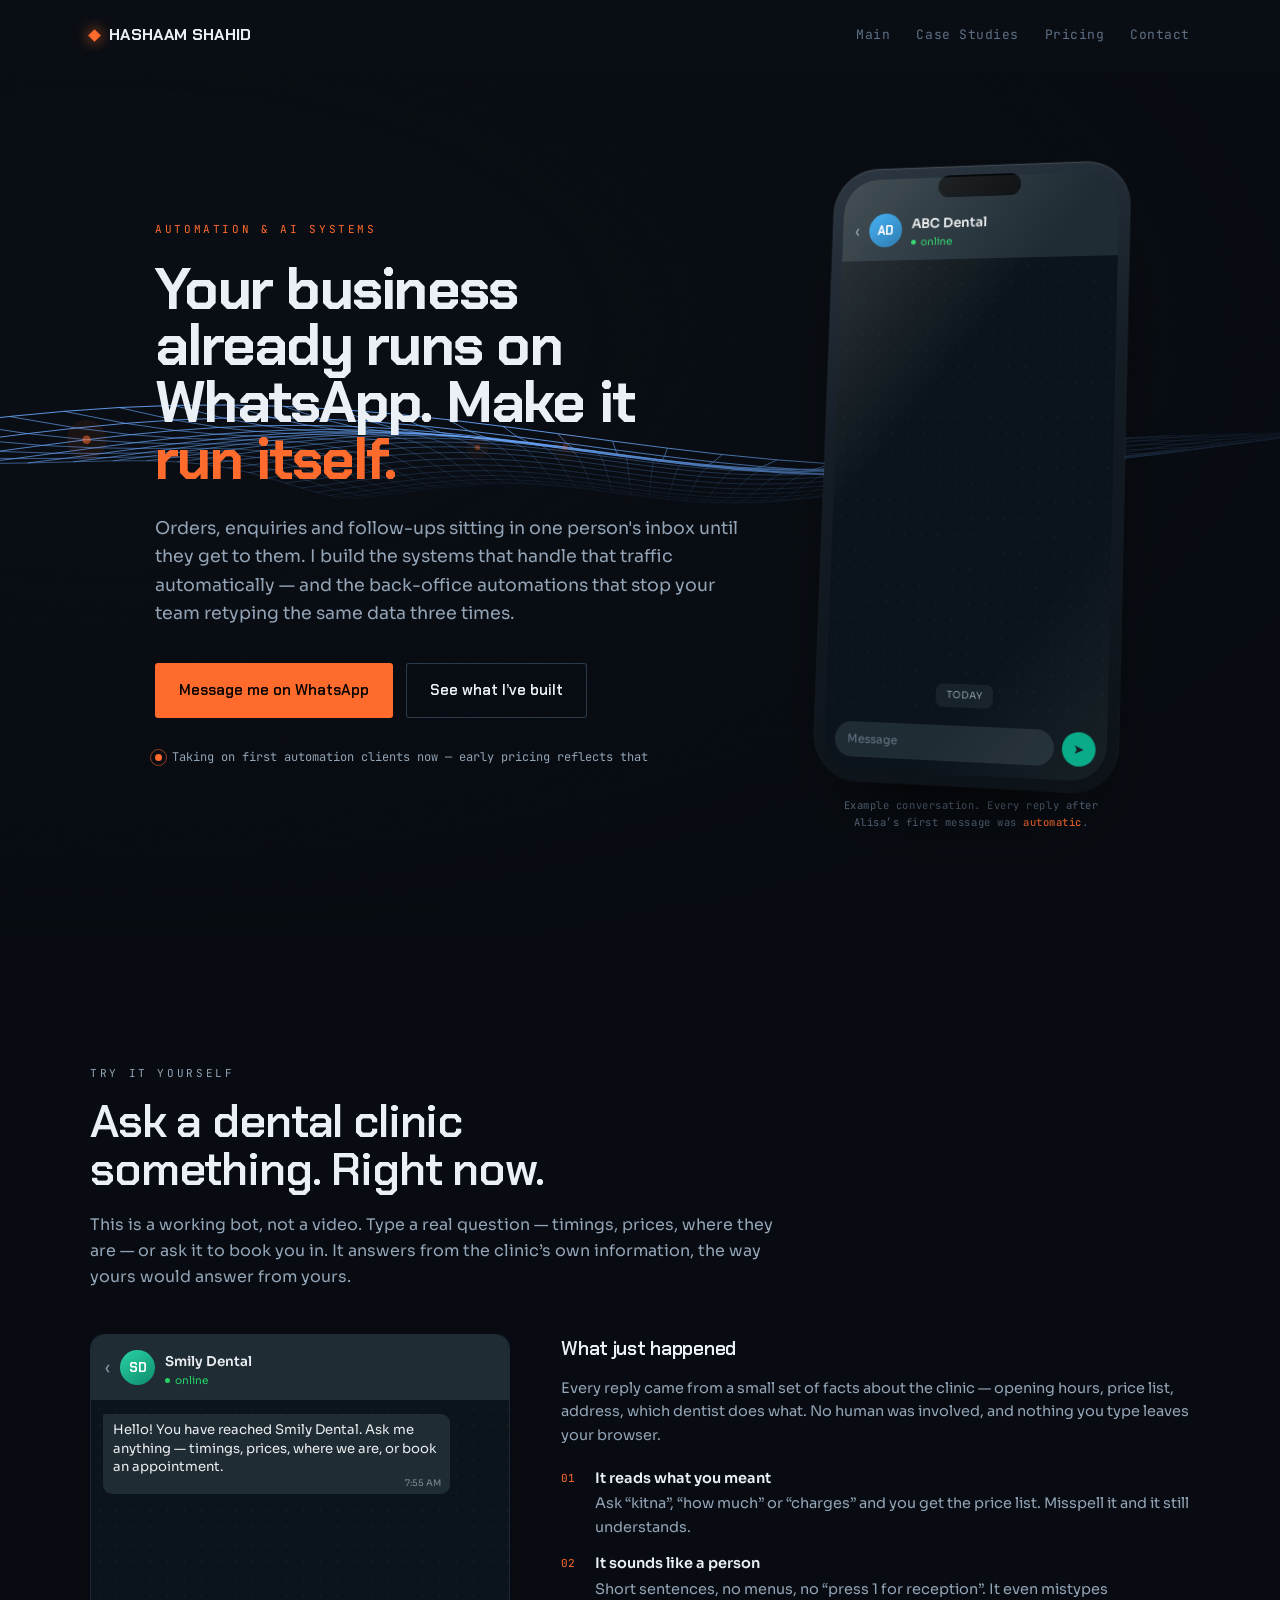
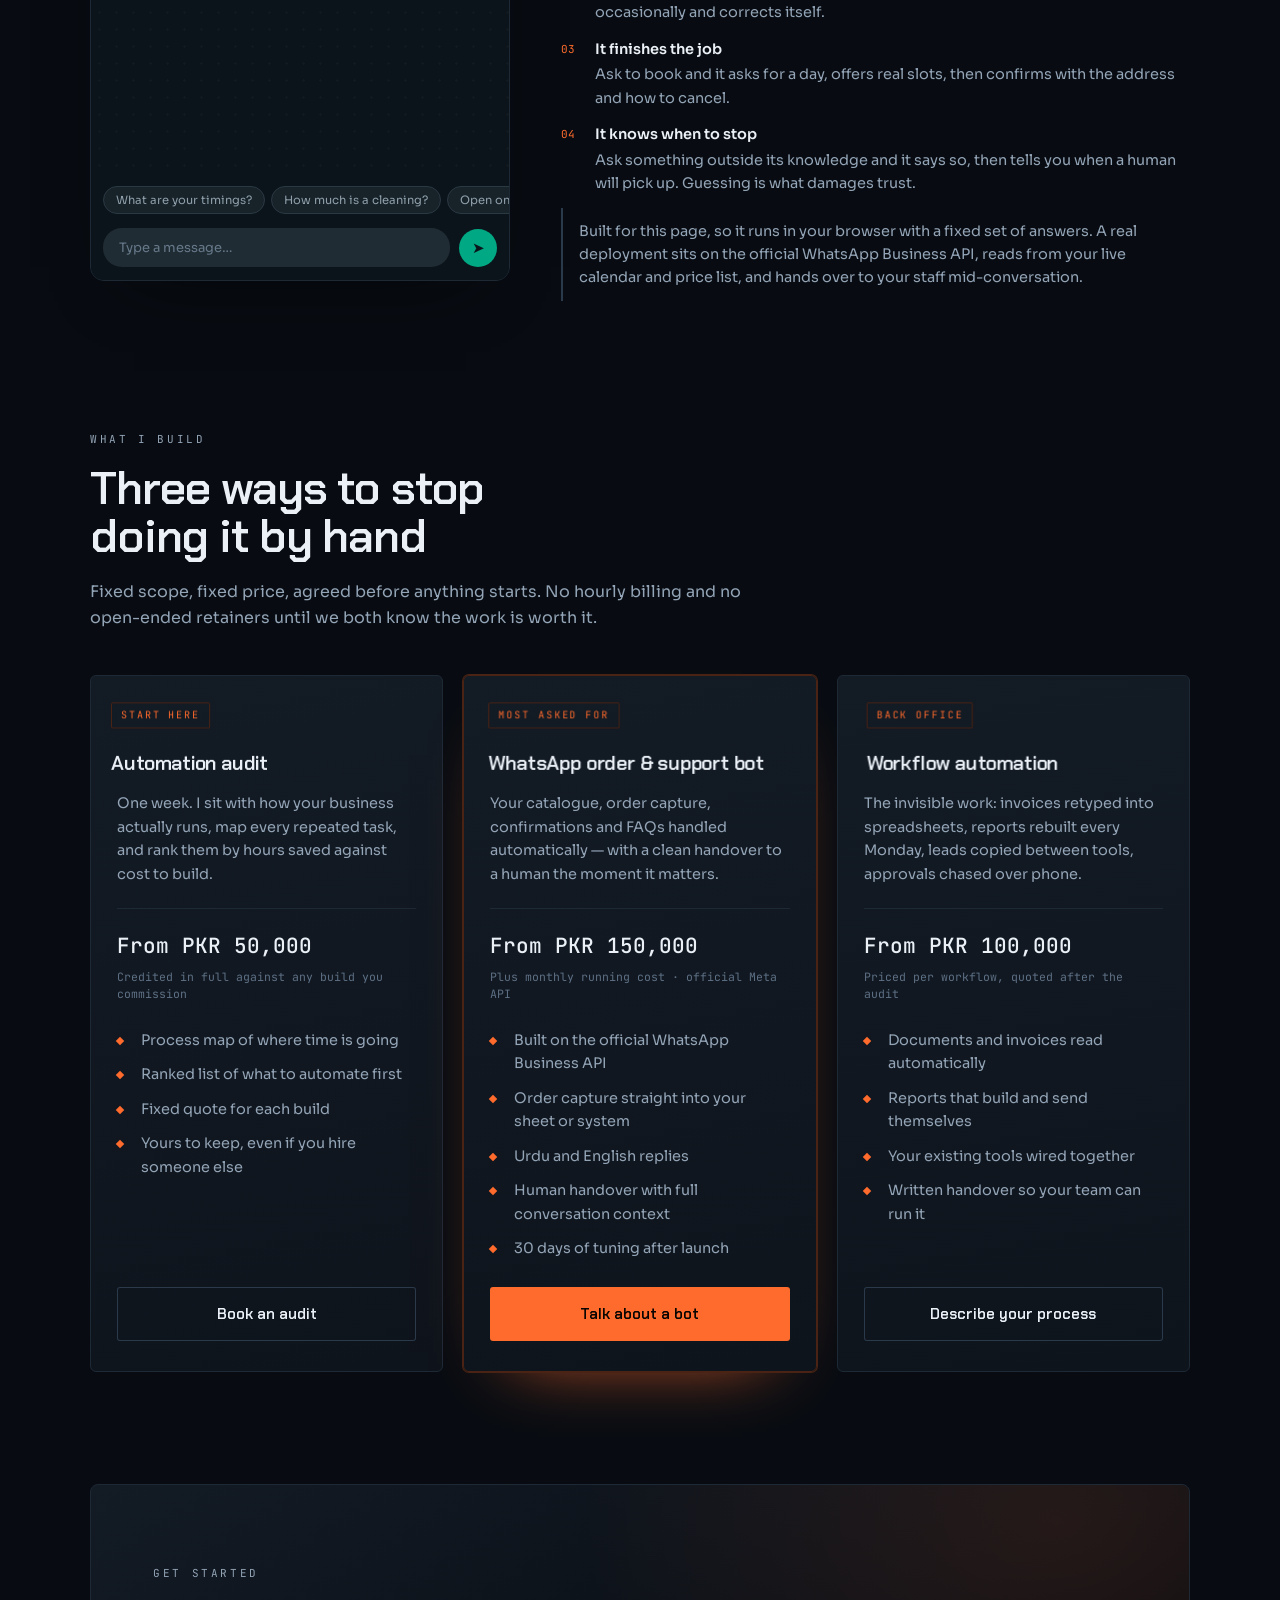
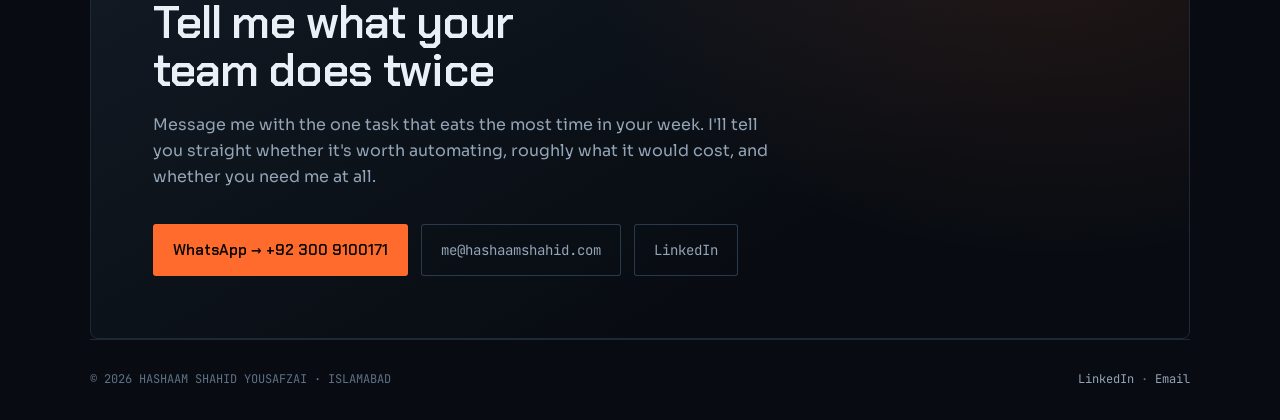
==== commit 70b645db: "Trim the main page to hero, simulation, pricing and contact Removes the case study preview, process," ====
--- a/index.html
+++ b/index.html
@@ -27,7 +27,6 @@
       <a href="/">Main</a>
       <a href="/casestudies">Case Studies</a>
       <a href="#offers">Pricing</a>
-      <a href="#about">About</a>
       <a href="#contact">Contact</a>
     </div>
   </div>
@@ -119,58 +118,6 @@
   </div>
 </section>
 
-<section id="work" class="wrap">
-  <div class="sechead" data-anim>
-    <p class="eyebrow">Proof</p>
-    <h2>A daily job that now takes five minutes</h2>
-    <p>Not client work &mdash; a product I built and run myself, to show what the method does when it is pointed at a real, repeating job.</p>
-  </div>
-
-  <article class="cs tilt" data-tilt data-anim>
-    <div class="sheen"></div>
-    <div class="cshead">
-      <div class="csmeta">
-        <span class="tag">Case study</span>
-        <span class="live">LIVE DAILY &middot; MIQYAS.PK</span>
-      </div>
-      <h3 class="lift-sm">Miqyas: a news service that researches, writes and publishes itself</h3>
-      <p class="sum">Every morning it reads Pakistani news sources, writes an original summary of each story in its own words, scores the likely economic, political and social impact, merges duplicate coverage of the same event, and publishes the finished site &mdash; without me opening a laptop.</p>
-    </div>
-
-    <div class="csnums">
-      <div class="csnum was"><b>2+ hours</b><span>What the same work took by hand, every single day</span></div>
-      <div class="csnum now"><b>Under 5 min</b><span>My actual daily effort now, and only to review</span></div>
-      <div class="csnum"><b>9:00 AM</b><span>Runs itself on schedule, publishes with no prompt from me</span></div>
-    </div>
-
-    <div class="csbody">
-      <div>
-        <h4>What had to happen daily</h4>
-        <ul class="old">
-          <li>Read every source and spot which stories cover the same event</li>
-          <li>Write an original summary of each one, never copied text</li>
-          <li>Judge and tag the impact of each story across three measures</li>
-          <li>Publish the site and confirm the update actually went live</li>
-        </ul>
-      </div>
-      <div>
-        <h4>What I built instead</h4>
-        <ul class="new">
-          <li>A scheduled agent that reads, writes, scores and files each morning</li>
-          <li>Safe reruns: running twice in a day merges, it never overwrites</li>
-          <li>Rules that flag risky stories for a human and admit low confidence</li>
-          <li>Publishing wired to deploy automatically, so nothing waits on me</li>
-        </ul>
-      </div>
-    </div>
-
-    <div class="csfoot">
-      <p class="note">The same shape as most business automation: a task that is genuinely daily, mostly judgement, and expensive precisely because a person has to be there for it.</p>
-      <span style="display:flex;gap:10px;flex-wrap:wrap"><a class="btn" href="/casestudies">Read the full build</a><a class="btn ghost" href="https://www.miqyas.pk/" target="_blank" rel="noopener">See it running &nearr;</a></span>
-    </div>
-  </article>
-</section>
-
 <section id="offers" class="wrap" style="padding-top:0">
   <div class="sechead" data-anim>
     <p class="eyebrow">What I build</p>
@@ -227,81 +174,6 @@
   </div>
 </section>
 
-<section id="how" class="wrap" style="padding-top:0">
-  <div class="sechead" data-anim>
-    <p class="eyebrow">Process</p>
-    <h2>Two weeks from first call to something running</h2>
-  </div>
-  <div class="steps" data-anim>
-    <div class="stp">
-      <p class="n">01 / AUDIT</p>
-      <h3>We find the expensive habit</h3>
-      <p>A week of watching how work really moves through your business &mdash; not how the org chart says it does. You get a ranked list and a fixed quote.</p>
-    </div>
-    <div class="stp">
-      <p class="n">02 / BUILD</p>
-      <h3>One workflow, working properly</h3>
-      <p>I build the highest-value item first and get it live. Narrow and finished beats broad and half-done, and you see the saving before spending more.</p>
-    </div>
-    <div class="stp">
-      <p class="n">03 / HAND OVER</p>
-      <h3>Your team runs it without me</h3>
-      <p>Written documentation, a walkthrough with whoever owns it, and 30 days of tuning. You're not locked into paying me forever to keep it alive.</p>
-    </div>
-  </div>
-</section>
-
-<section id="about" class="wrap" style="padding-top:0">
-  <div class="about">
-    <div data-anim>
-      <p class="eyebrow">About</p>
-      <h2 style="margin-top:16px">I spent six years running operations before I automated any of it</h2>
-      <p style="margin-top:24px">Most automation gets sold by people who've never had to run the process they're replacing. I came at it the other way round. I've managed national-scale programmes, live product portfolios and cross-functional teams, and spent years building the dashboards, SOPs and reporting systems that kept them honest.</p>
-      <p>That's the useful part. Knowing which tool to use is easy and getting easier. Knowing which fifteen minutes of someone's day is worth removing &mdash; and which automation will quietly break the week after launch &mdash; comes from having been accountable for the work.</p>
-      <p>I'm based in Islamabad and work with businesses here and across the Gulf. If automation isn't actually the answer for you, I'll say so on the first call.</p>
-    </div>
-    <div class="cvcard tilt" data-tilt data-anim>
-      <div class="sheen"></div>
-      <h4>Background</h4>
-      <div class="cvrow"><span>Head of Operations</span><b>AGON Esports</b></div>
-      <div class="cvrow"><span>Project Manager</span><b>Glitch (Pvt) Ltd</b></div>
-      <div class="cvrow"><span>Game Designer</span><b>Game District</b></div>
-      <div class="cvrow"><span>Education</span><b>BS Eng, COMSATS</b></div>
-      <div class="cvrow"><span>Based in</span><b>Islamabad, PK</b></div>
-      <div class="cvrow"><span>Working with</span><b>Pakistan &amp; Gulf</b></div>
-    </div>
-  </div>
-</section>
-
-<section class="wrap" style="padding-top:0">
-  <div class="sechead" data-anim>
-    <p class="eyebrow q">Questions</p>
-    <h2>The things people ask first</h2>
-  </div>
-  <div class="faq" data-anim>
-    <details open>
-      <summary>Will this get my WhatsApp number banned?<span class="ico">+</span></summary>
-      <p>Not the way I build it. I use the official WhatsApp Business API through a Meta-approved provider. Plenty of cheaper automation runs on unofficial tools that scrape or spoof the app &mdash; those get numbers banned, and when your business runs on that number, that's not a small problem. If someone quotes you far less, this is usually why.</p>
-    </details>
-    <details>
-      <summary>Do I need to change the tools we already use?<span class="ico">+</span></summary>
-      <p>Usually not. Most businesses here run on WhatsApp, Excel or Google Sheets, and maybe one accounting package. That's normally enough to automate against. I'd rather wire up what your team already knows than sell you a migration you didn't ask for.</p>
-    </details>
-    <details>
-      <summary>Is this just ChatGPT with extra steps?<span class="ico">+</span></summary>
-      <p>Some of it uses language models &mdash; reading a messy invoice, understanding an order written in Roman Urdu, drafting a reply. Plenty of it doesn't need AI at all and shouldn't use it. The audit tells you which is which. Anything that has to be exactly right every time gets built on rules, not a model's best guess.</p>
-    </details>
-    <details>
-      <summary>What does it cost to run each month?<span class="ico">+</span></summary>
-      <p>WhatsApp charges per conversation, and the rate depends on whether the customer or your business starts it. For most small businesses this lands in the low thousands of rupees monthly, but it scales with volume. I'll give you a real estimate from your actual message numbers during the audit, before you commit to anything.</p>
-    </details>
-    <details>
-      <summary>What if it breaks after you've handed it over?<span class="ico">+</span></summary>
-      <p>Thirty days of fixes are included after launch. After that you can hire me for changes as you need them, or your own team can maintain it &mdash; the documentation and the accounts are yours, in your name, not locked inside my agency account.</p>
-    </details>
-  </div>
-</section>
-
 <div class="wrap">
   <div class="contact" id="contact" data-anim>
     <p class="eyebrow">Get started</p>
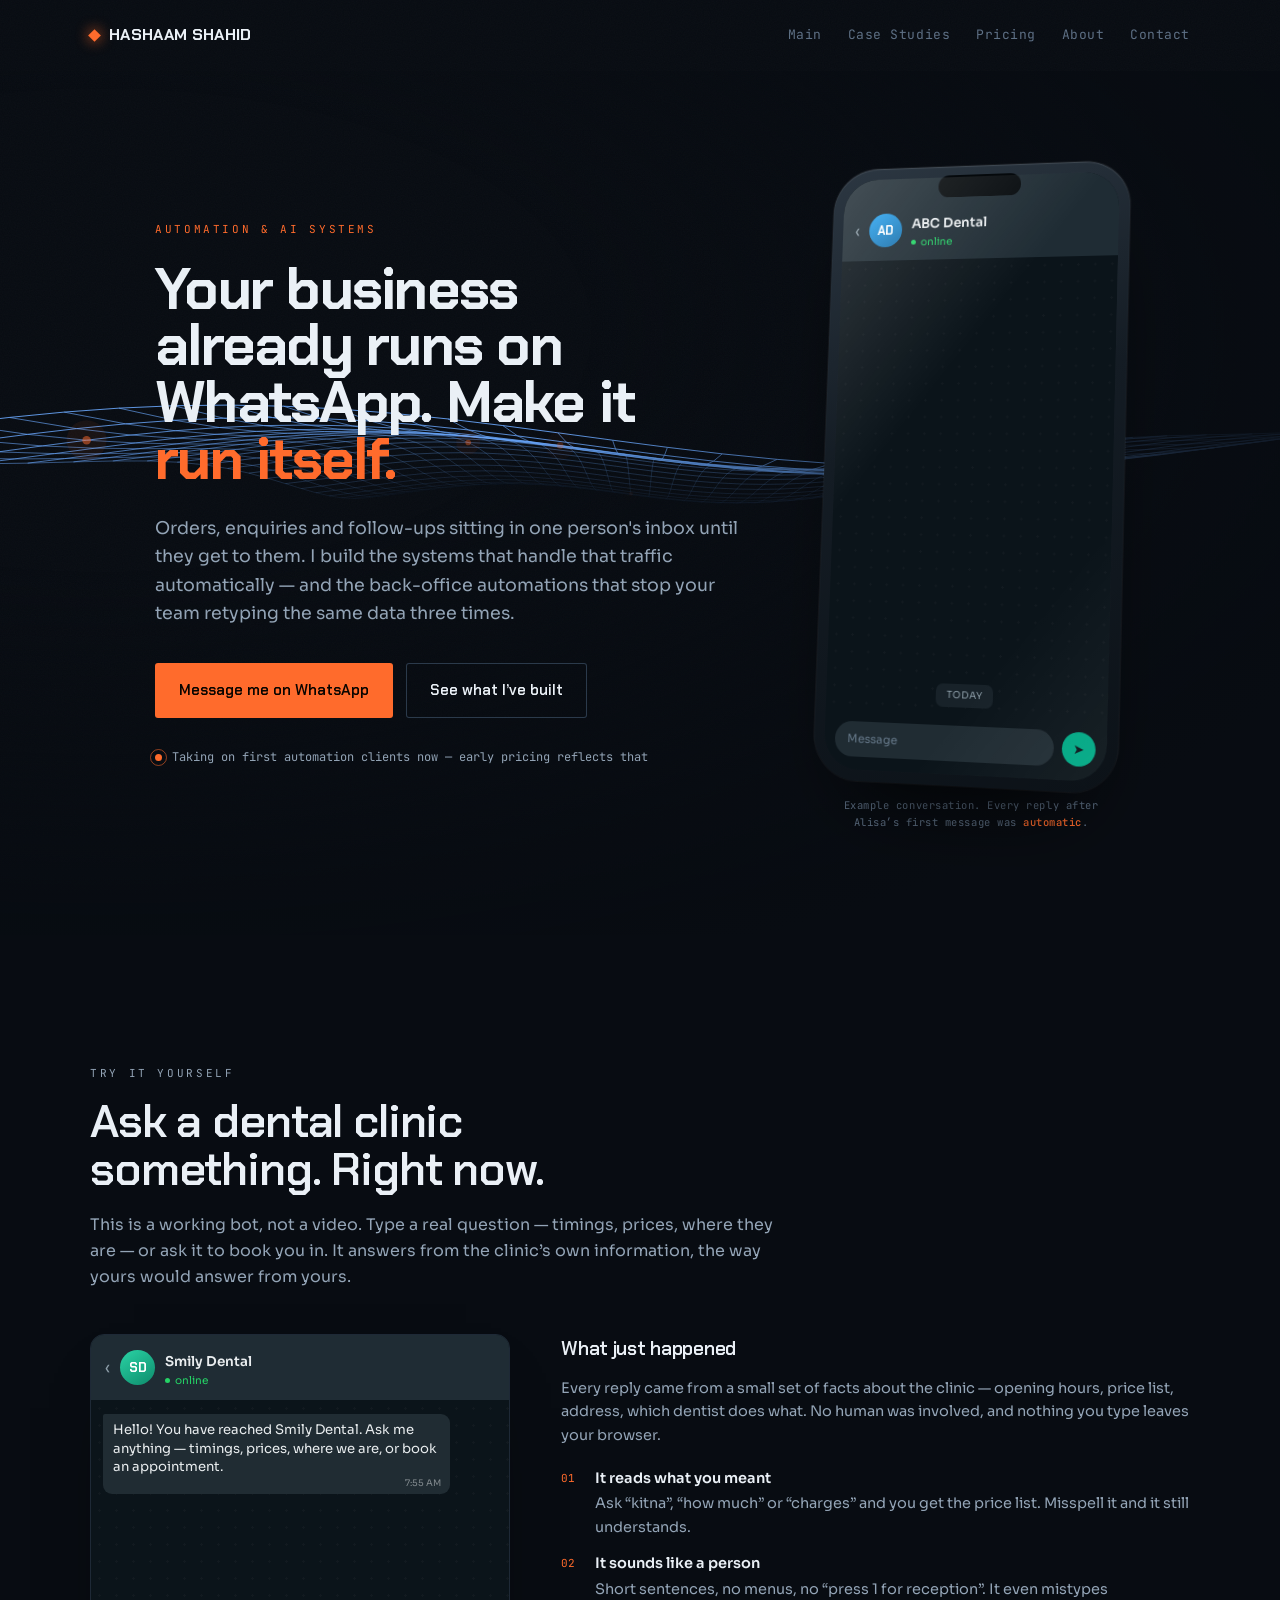
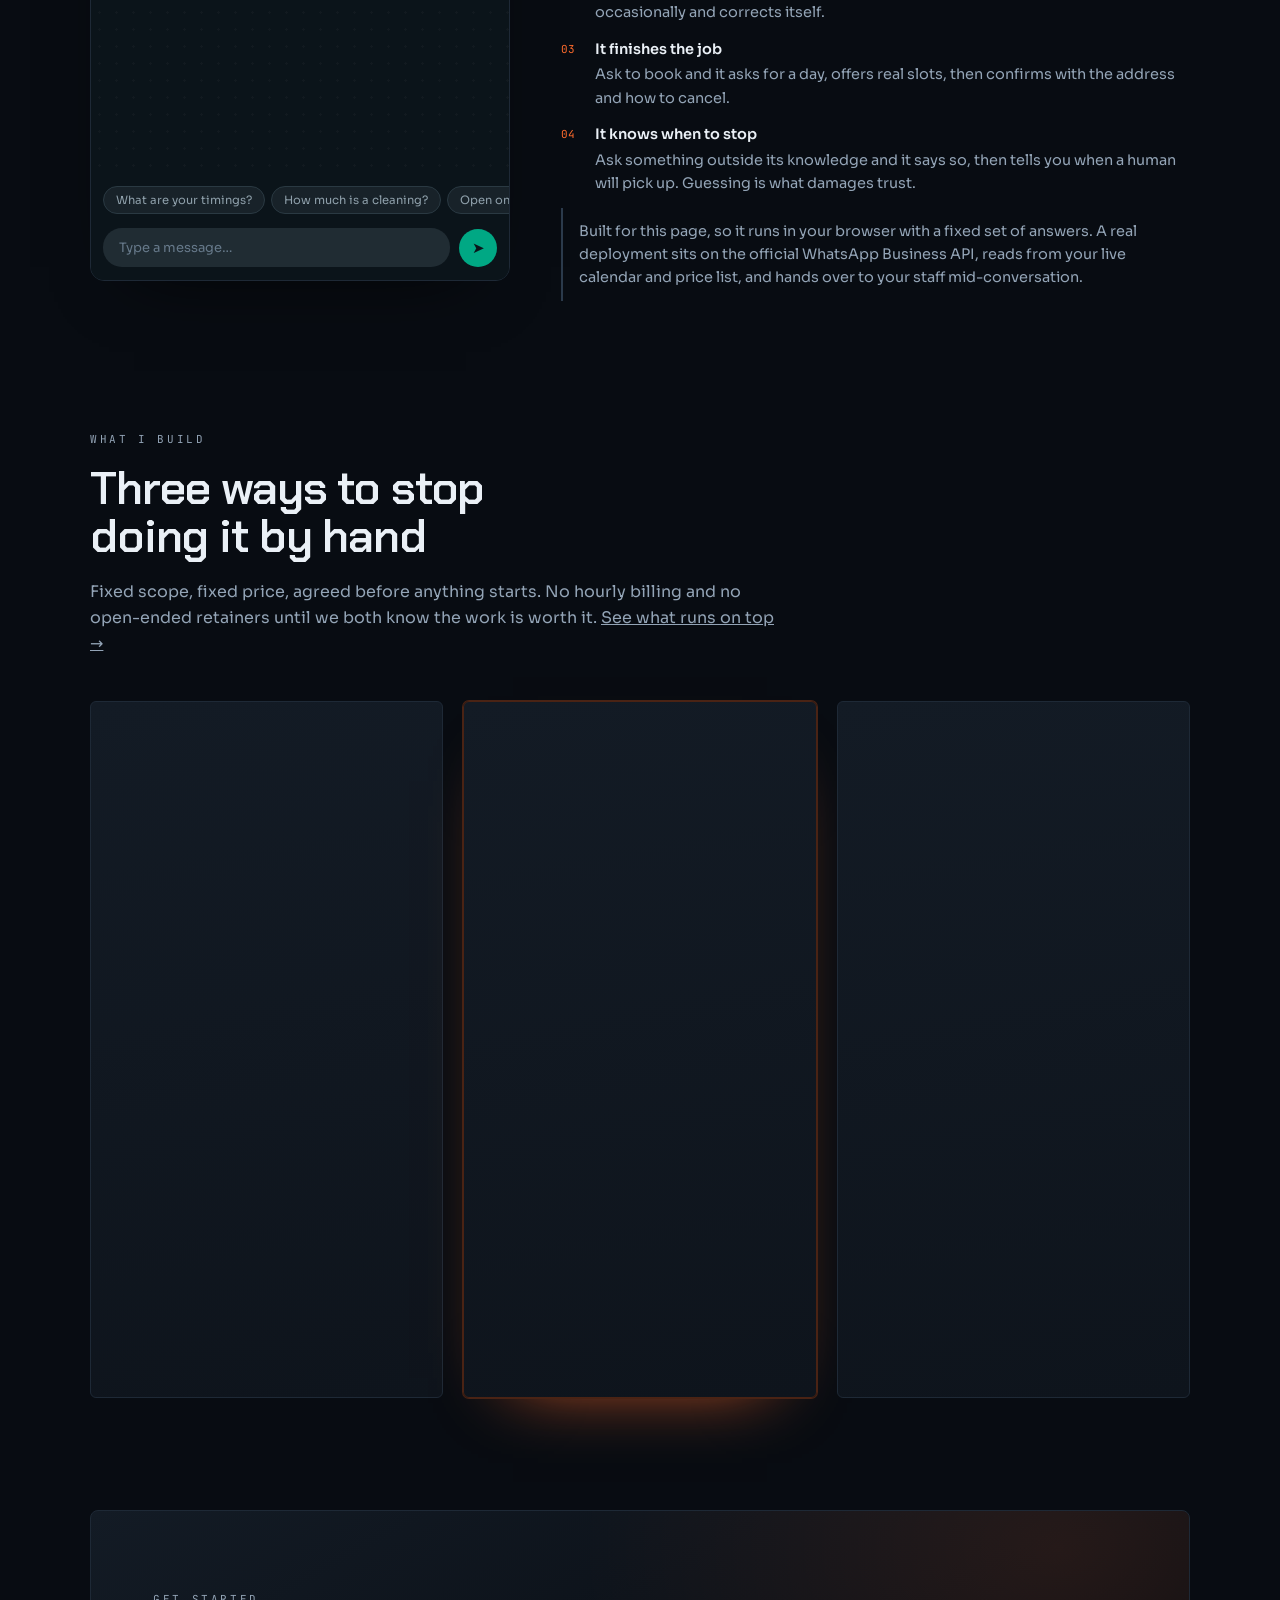
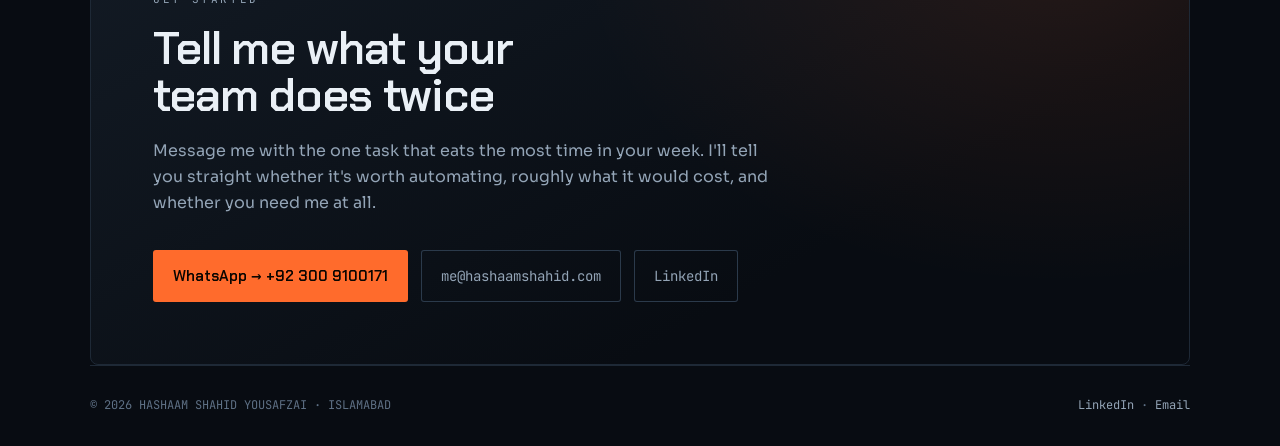
==== commit 4afeb2e8: "Add pricing and about pages Pricing carries the full detail the homepage summary leaves out: running" ====
--- a/index.html
+++ b/index.html
@@ -26,7 +26,8 @@
     <div class="navlinks">
       <a href="/">Main</a>
       <a href="/casestudies">Case Studies</a>
-      <a href="#offers">Pricing</a>
+      <a href="/pricing">Pricing</a>
+      <a href="/about">About</a>
       <a href="#contact">Contact</a>
     </div>
   </div>
@@ -122,7 +123,7 @@
   <div class="sechead" data-anim>
     <p class="eyebrow">What I build</p>
     <h2>Three ways to stop doing it by hand</h2>
-    <p>Fixed scope, fixed price, agreed before anything starts. No hourly billing and no open-ended retainers until we both know the work is worth it.</p>
+    <p>Fixed scope, fixed price, agreed before anything starts. No hourly billing and no open-ended retainers until we both know the work is worth it. <a href="/pricing" style="color:var(--accent-ink)">See what runs on top &rarr;</a></p>
   </div>
 
   <div class="offers">
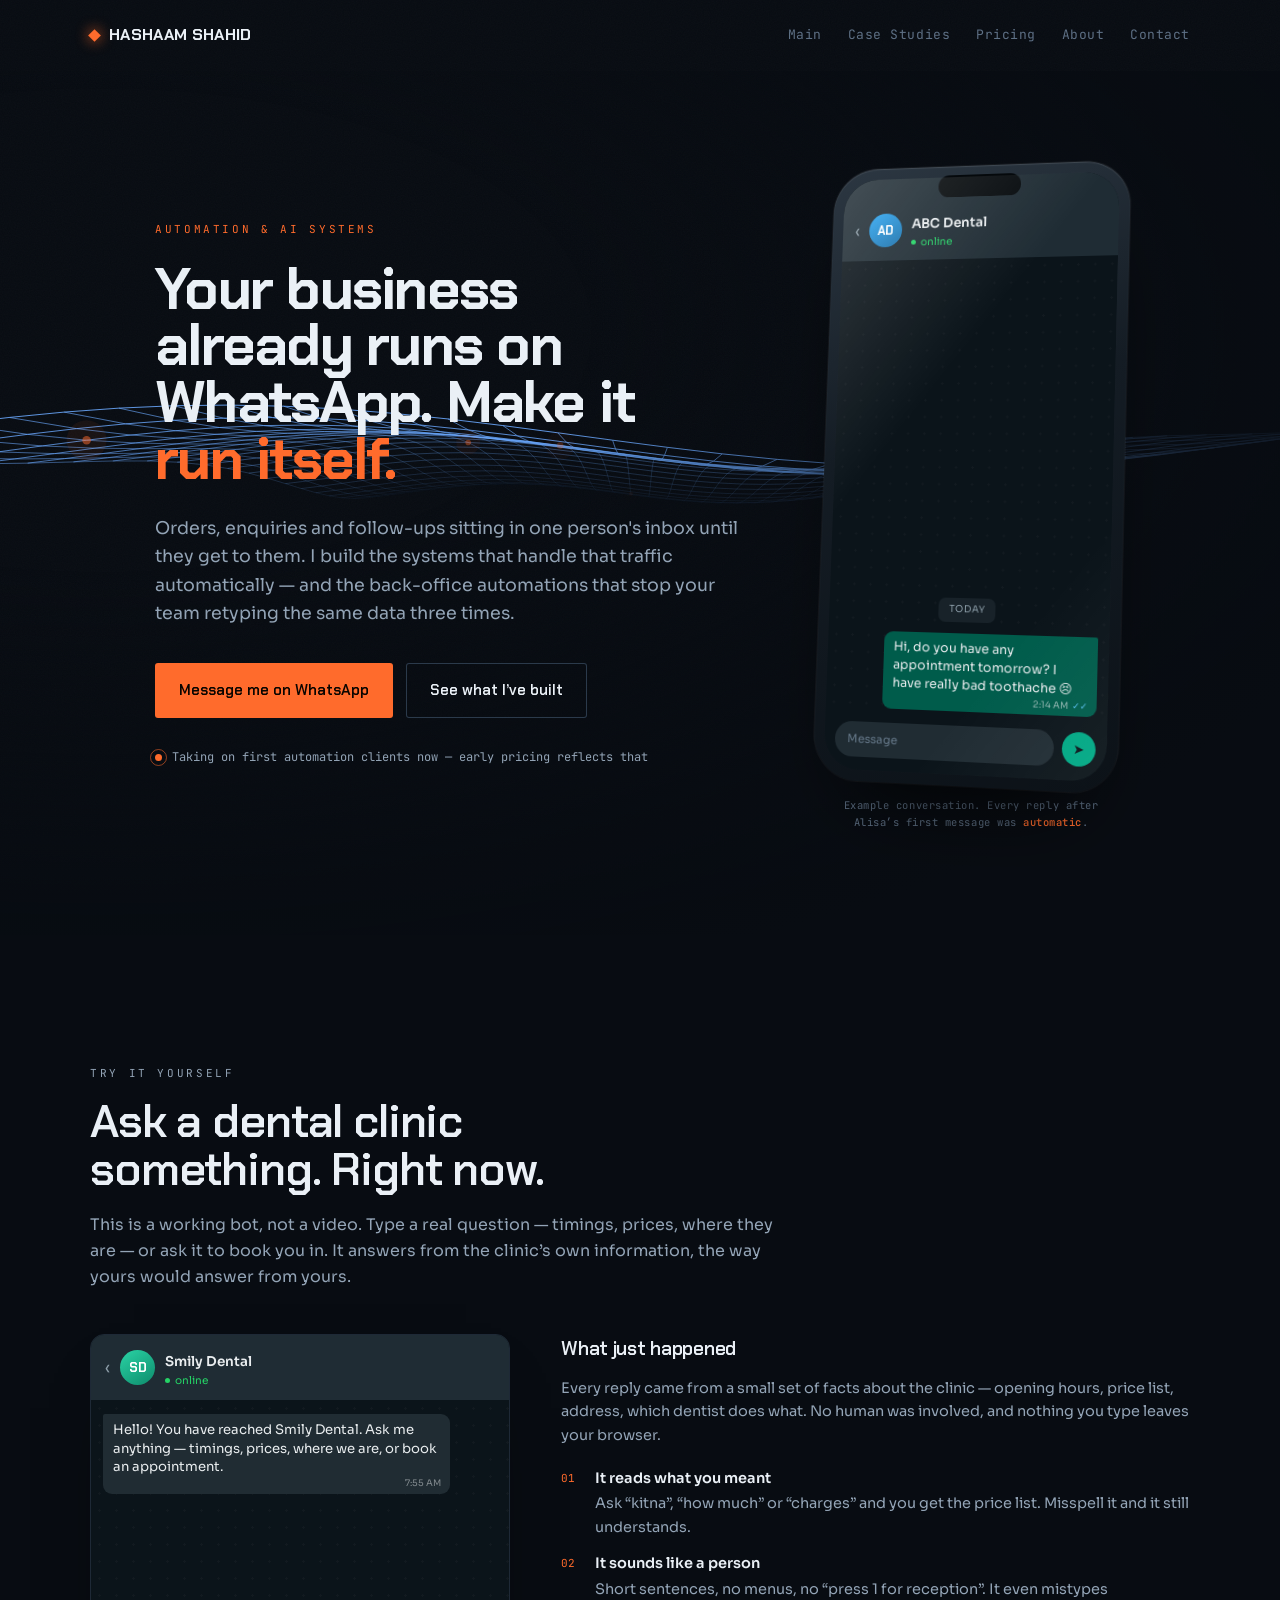
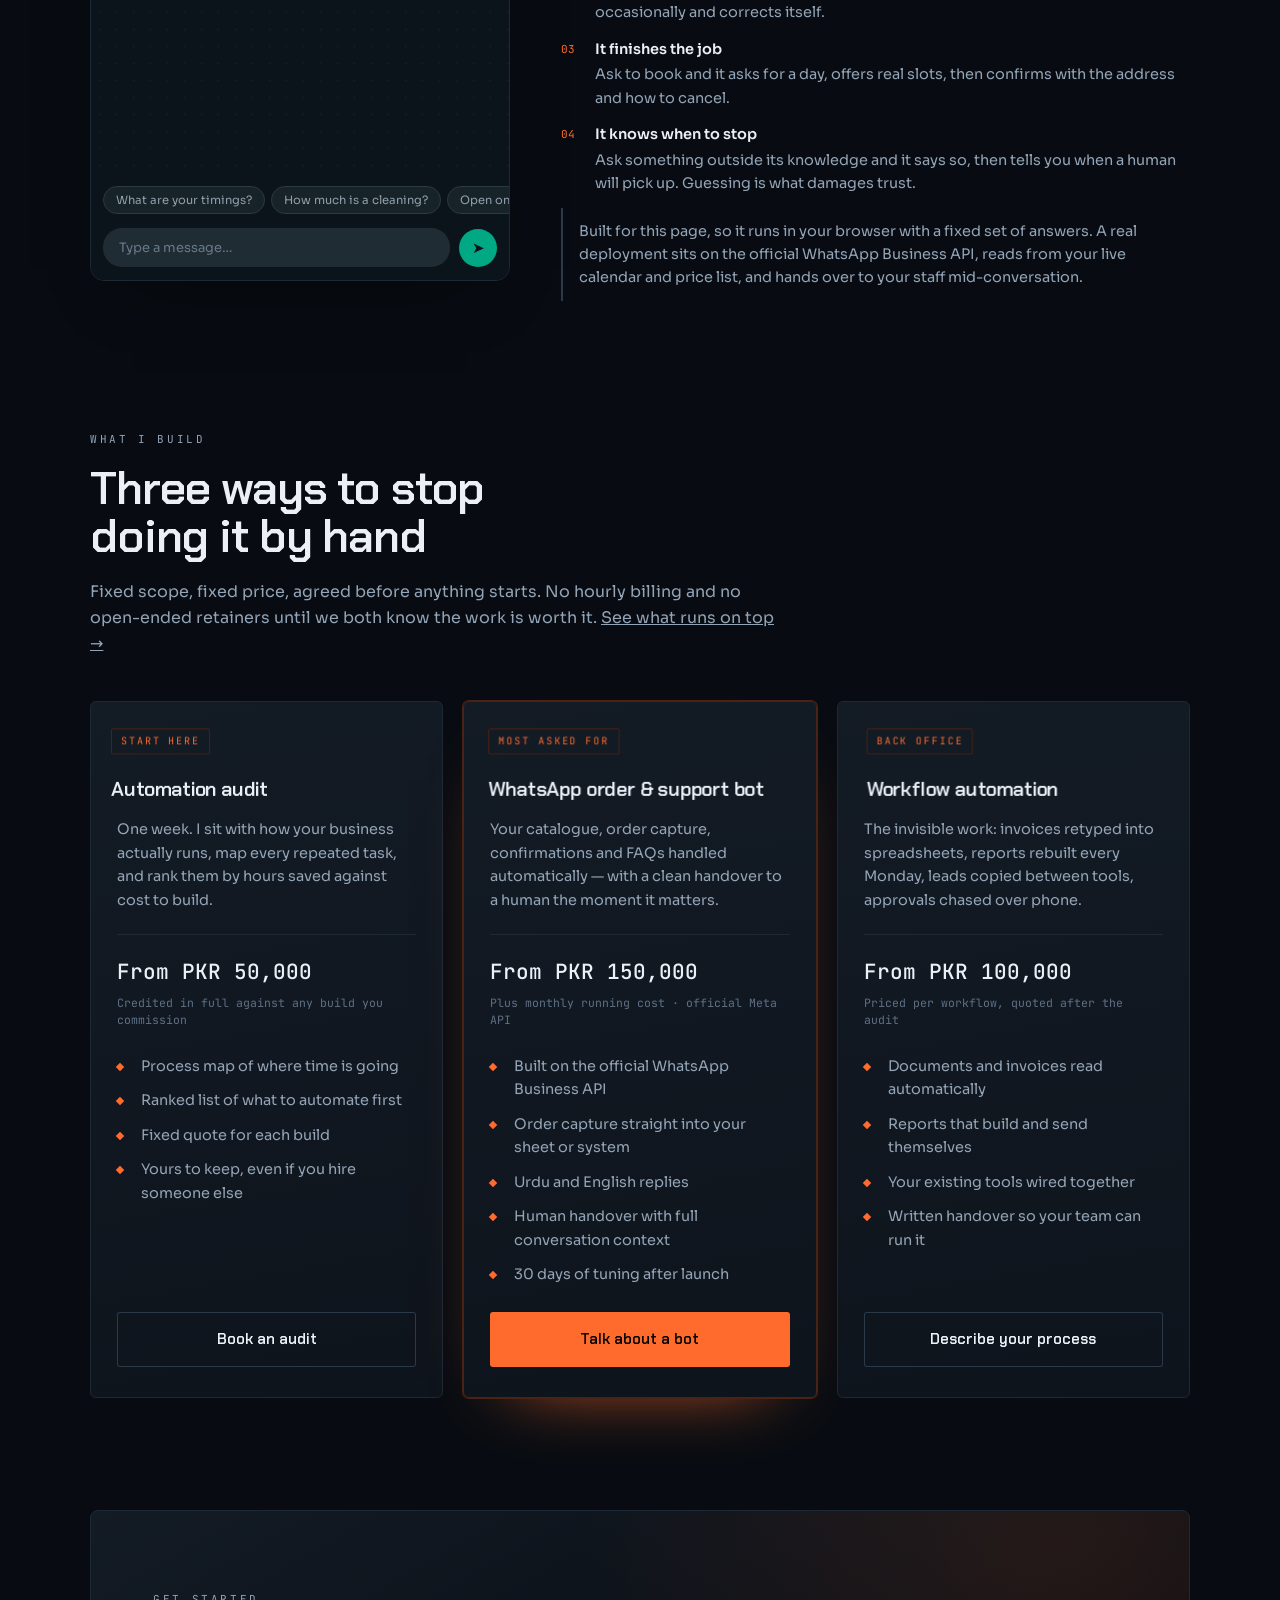
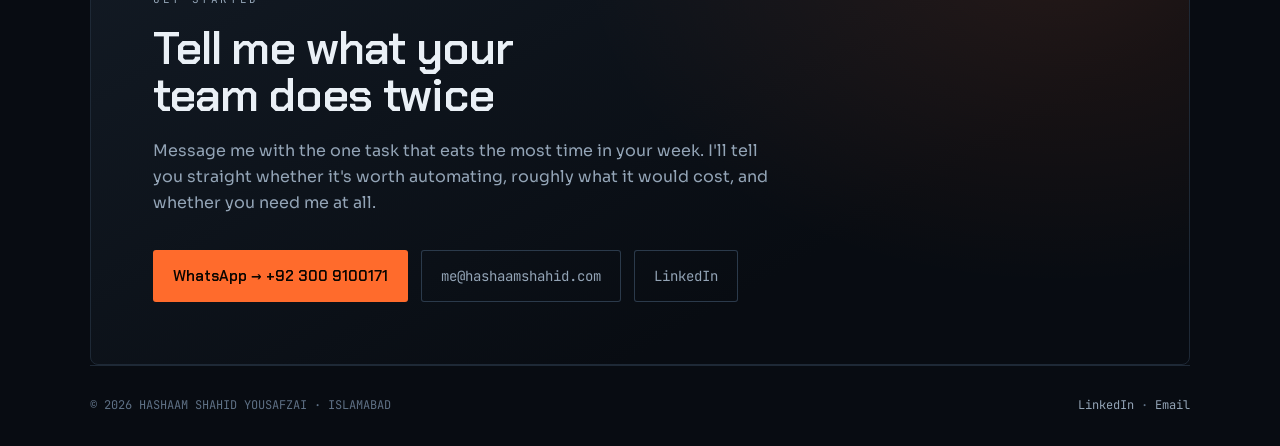
==== commit 2e129ff2: "Add Vercel Web Analytics and Speed Insights Script tags on all five pages. Both need switching on in" ====
--- a/index.html
+++ b/index.html
@@ -194,5 +194,7 @@
 
 <script src="/site.js"></script>
 <script src="/bot.js"></script>
+<script defer src="/_vercel/insights/script.js"></script>
+<script defer src="/_vercel/speed-insights/script.js"></script>
 </body>
 </html>
--- a/style.css
+++ b/style.css
@@ -105,8 +105,8 @@
 .price b{font-size:21px;font-weight:500;color:var(--ink)}
 .price em{font-style:normal;color:var(--ink-3);font-size:11.5px;display:block;margin-top:5px;line-height:1.5}
 .offer ul{list-style:none;padding:0;margin:20px 0 26px;display:grid;gap:11px;font-size:14.5px;color:var(--ink-2)}
-.offer li{display:grid;grid-template-columns:14px 1fr;gap:10px}
-.offer li::before{content:"";width:6px;height:6px;background:var(--flame);margin-top:9px;transform:rotate(45deg)}
+.offer li{position:relative;padding-left:24px}
+.offer li::before{content:"";position:absolute;left:0;top:9px;width:6px;height:6px;background:var(--flame);transform:rotate(45deg)}
 .offer .btn{margin-top:auto;justify-content:center}
 
 .cs{position:relative;background:linear-gradient(165deg,var(--surface-2),var(--surface));border:1px solid var(--line);
@@ -138,8 +138,8 @@
 .csbody h4{font-family:var(--mono);font-size:10.5px;font-weight:400;letter-spacing:.18em;text-transform:uppercase;
   color:var(--ink-3);margin:0 0 16px}
 .csbody ul{list-style:none;padding:0;margin:0;display:grid;gap:12px;font-size:14.5px;color:var(--ink-2)}
-.csbody li{display:grid;grid-template-columns:14px 1fr;gap:10px}
-.csbody li::before{content:"";width:6px;height:6px;margin-top:9px;transform:rotate(45deg)}
+.csbody li{position:relative;padding-left:24px}
+.csbody li::before{content:"";position:absolute;left:0;top:9px;width:6px;height:6px;transform:rotate(45deg)}
 .csbody .old li::before{background:var(--ink-3)}
 .csbody .new li::before{background:var(--flame)}
 .csfoot{padding:24px 34px;border-top:1px solid var(--line);display:flex;flex-wrap:wrap;gap:18px;align-items:center;
@@ -224,8 +224,8 @@
 .doc-main h3{font-size:17px;margin-top:28px;color:var(--ink)}
 .doc-main p{color:var(--ink-2);margin-top:14px;max-width:68ch}
 .doc-main ul{list-style:none;padding:0;margin:18px 0 0;display:grid;gap:12px;color:var(--ink-2);max-width:68ch}
-.doc-main li{display:grid;grid-template-columns:14px 1fr;gap:12px;font-size:15px}
-.doc-main li::before{content:"";width:6px;height:6px;background:var(--flame);margin-top:9px;transform:rotate(45deg)}
+.doc-main li{position:relative;padding-left:26px;font-size:15px}
+.doc-main li::before{content:"";position:absolute;left:0;top:9px;width:6px;height:6px;background:var(--flame);transform:rotate(45deg)}
 .doc-main li b{color:var(--ink);font-weight:600}
 .phases{counter-reset:ph;display:grid;gap:2px;margin-top:24px;border:1px solid var(--line);border-radius:6px;
   overflow:hidden;background:var(--line)}
